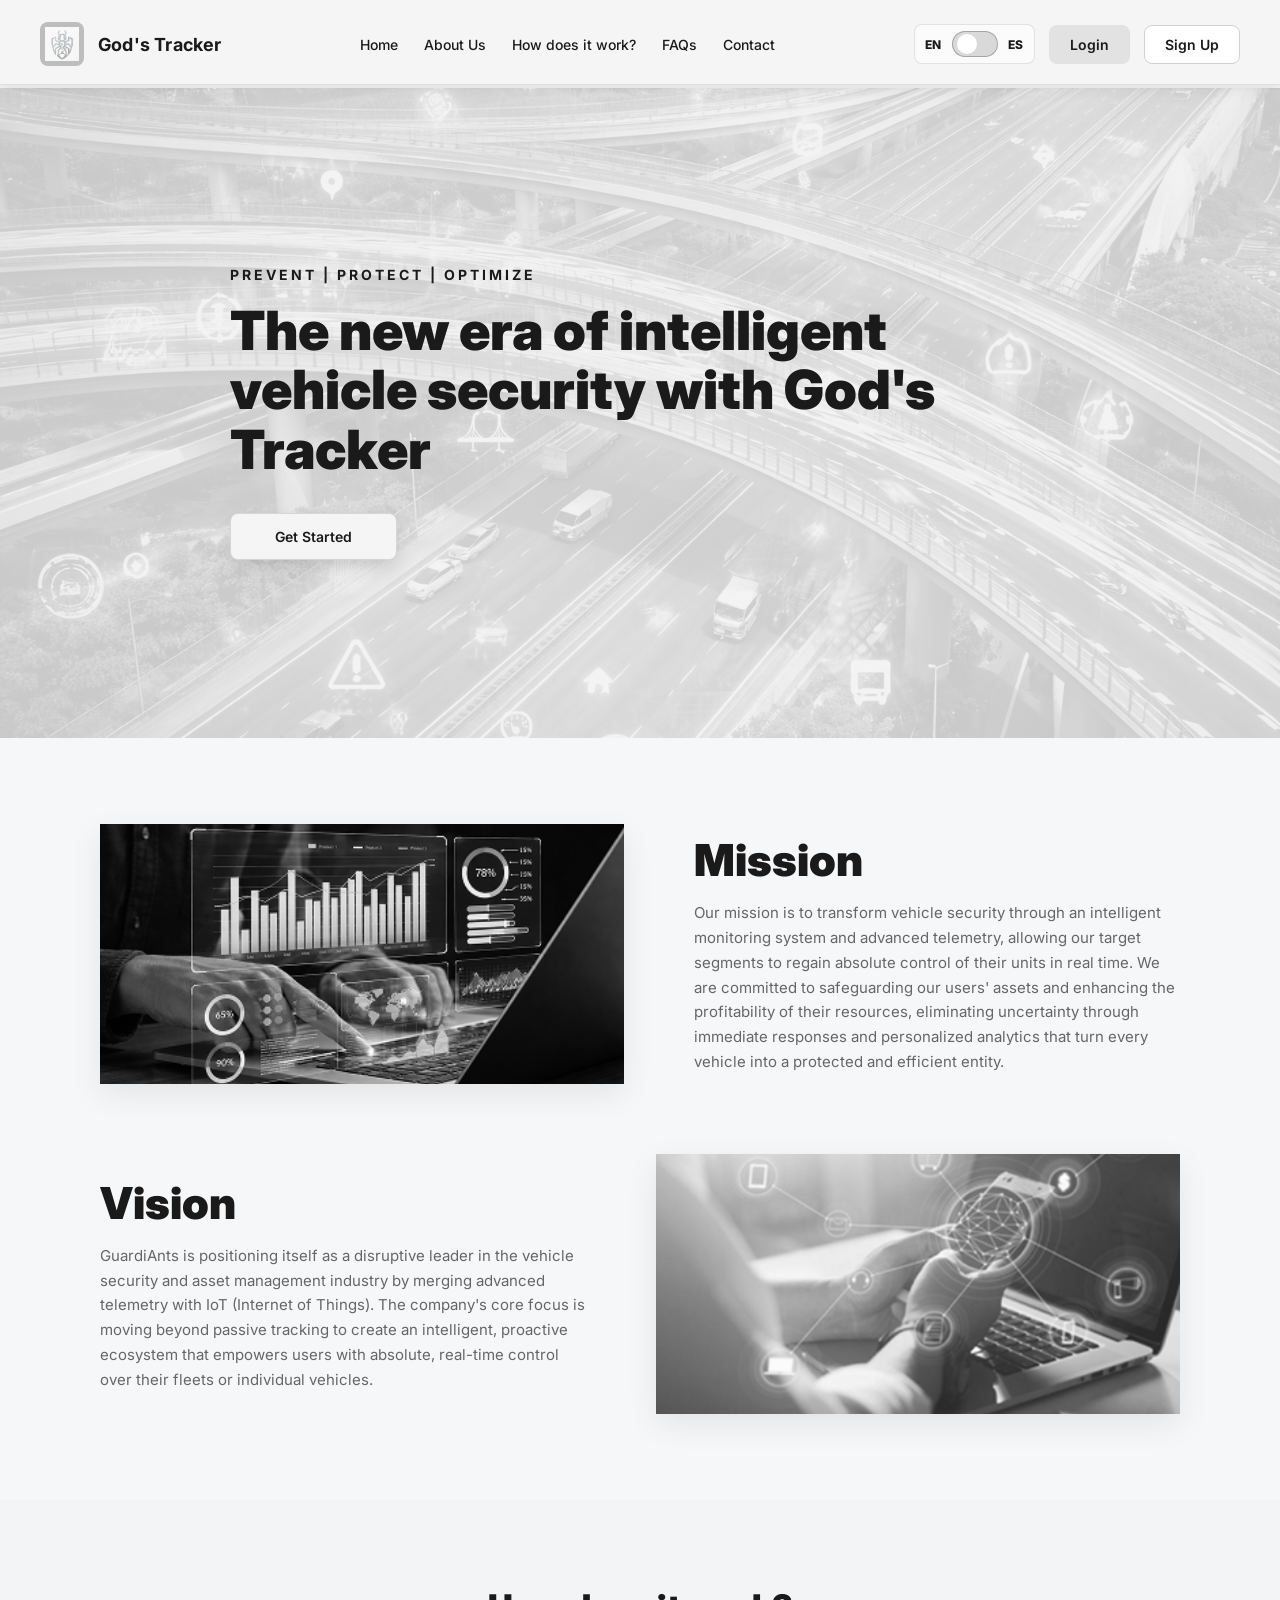
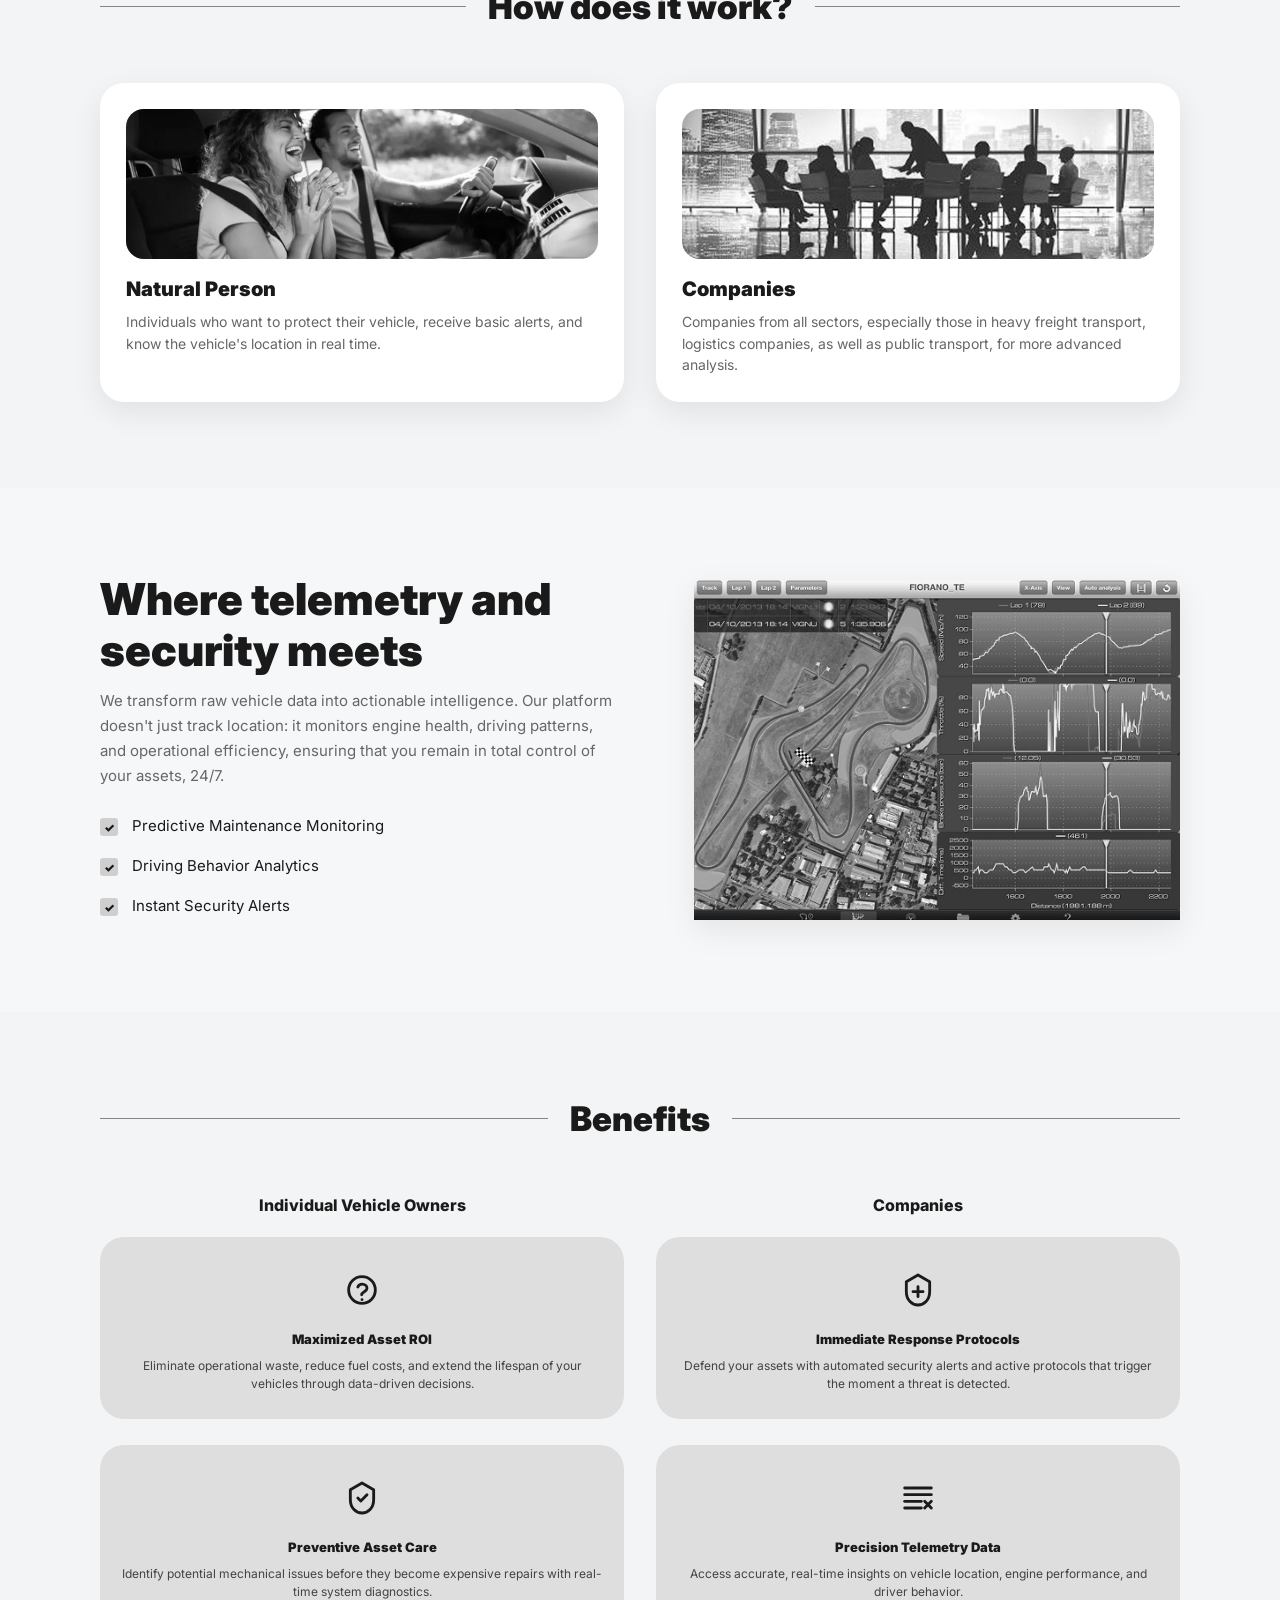
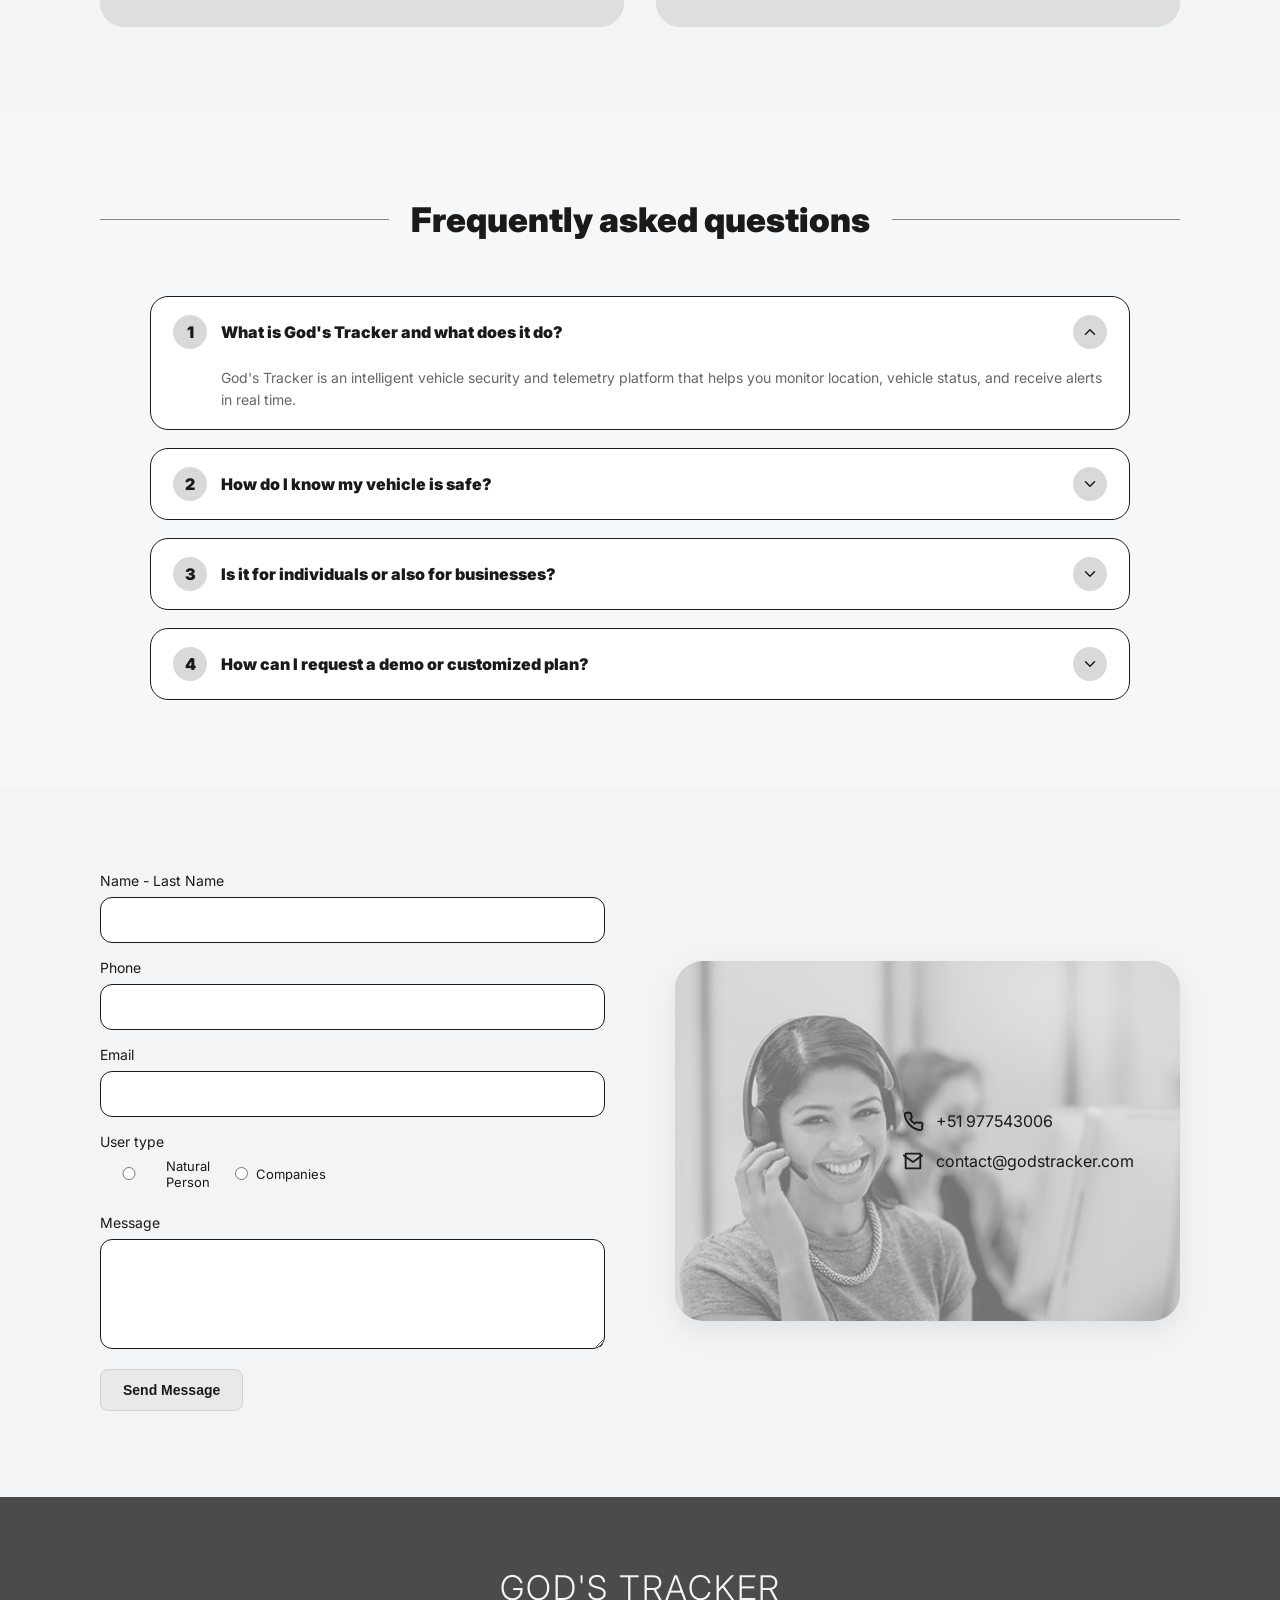
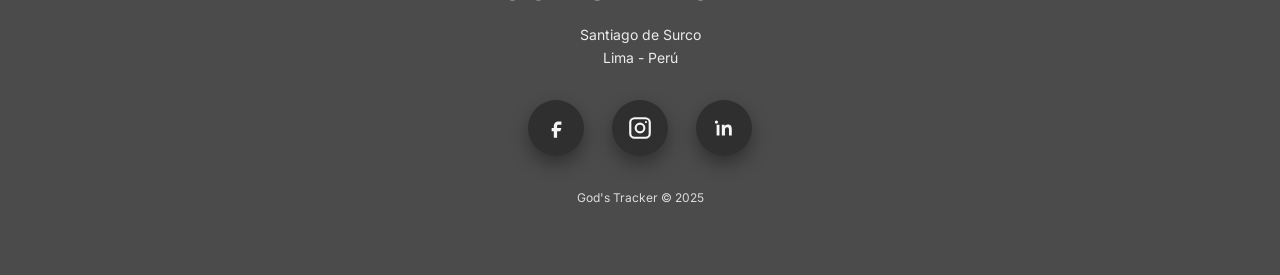
==== index.html @ 0eb57bcc "feat: responsive view added" ====
<!DOCTYPE html>
<html lang="en">

<head>
    <meta charset="UTF-8">
    <meta name="viewport" content="width=device-width, initial-scale=1.0">
    <link href="https://fonts.googleapis.com/css2?family=Inter:wght@300;400;500;600;700&display=swap" rel="stylesheet">
    <title>God's Tracker - Intelligent Vehicle Security</title>
    <style>
        :root {
            --text: #1a1a1a;
            --muted: #666;
            --bg: #f3f4f5;
            --panel: #fff;
            --panel-muted: #dedede;
            --border: #1a1a1a;
            --shadow: 0 10px 30px rgba(0, 0, 0, 0.08);
        }

        * {
            margin: 0;
            padding: 0;
            box-sizing: border-box;
        }

        html {
            scroll-behavior: smooth;
        }

        body {
            font-family: 'Inter', -apple-system, BlinkMacSystemFont, 'Segoe UI', Roboto, Oxygen, Ubuntu, Cantarell, sans-serif;
            color: var(--text);
            background-color: var(--bg);
        }

        a {
            color: inherit;
        }

        .container {
            max-width: 1200px;
            margin: 0 auto;
            padding: 0 60px;
        }

        section[id] {
            scroll-margin-top: 96px;
        }

        /* Header fijo — siempre visible al hacer scroll */
        .site-header {
              position: fixed;
              top: 0;
              left: 0;
              right: 0;
              width: 100%;
              z-index: 50;
              background: rgba(245, 245, 245, 0.97);
              border-bottom: 1.5px solid rgba(0, 0, 0, 0.09);
              backdrop-filter: blur(8px);
              box-shadow: 0 2px 16px rgba(0,0,0,0.10);
        }

        /* Compensa la altura del header fijo para que el contenido no quede tapado */
        body {
            padding-top: 88px;
        }

        .header-inner {
              display: flex;
              align-items: center;
              justify-content: space-between;
              gap: 28px;
              padding: 22px 0 18px 0;
              min-height: 80px;
        }

        .brand {
            display: flex;
            align-items: center;
            gap: 14px;
            text-decoration: none;
            flex-shrink: 0;
        }

        .brand-mark {
            width: 44px;
            height: 44px;
            background: #bdbdbd;
            border-radius: 8px;
            display: flex;
            align-items: center;
            justify-content: center;
            overflow: hidden;
        }

        .brand-mark img {
            width: 34px;
            height: auto;
            display: block;
        }

        .brand-name {
            font-size: 18px;
            font-weight: 700;
            letter-spacing: 0.2px;
        }

        .site-nav {
            display: flex;
            gap: 26px;
            align-items: center;
            justify-content: center;
            flex: 1;
        }

        .site-nav a {
            text-decoration: none;
            font-size: 14px;
            font-weight: 500;
            white-space: nowrap;
        }

        .site-nav a:hover {
            opacity: 0.75;
        }

        .header-actions {
            display: flex;
            align-items: center;
            gap: 14px;
            flex-shrink: 0;
        }

        /* Overlay for mobile nav */
        .nav-overlay {
            display: none;
            position: fixed;
            top: 0; left: 0; right: 0; bottom: 0;
            background: rgba(0,0,0,0.32);
            z-index: 49;
        }
        .site-header.nav-open + .nav-overlay {
            display: block;
        }

        .btn-menu {
            display: none;
        }

        .lang-switch {
            display: inline-flex;
            align-items: center;
            gap: 10px;
            padding: 6px 10px;
            border-radius: 8px;
            background: rgba(255, 255, 255, 0.6);
            border: 1px solid rgba(0, 0, 0, 0.1);
        }

        .lang-label {
            font-size: 12px;
            font-weight: 800;
            letter-spacing: 0.6px;
        }

        .switch {
            position: relative;
            display: inline-block;
            width: 46px;
            height: 26px;
            flex: 0 0 46px;
        }

        .switch input {
            opacity: 0;
            width: 0;
            height: 0;
        }

        .slider {
            position: absolute;
            cursor: pointer;
            top: 0;
            left: 0;
            right: 0;
            bottom: 0;
            background: #d9d9d9;
            border: 1px solid rgba(0, 0, 0, 0.25);
            transition: 0.2s;
            border-radius: 999px;
        }

        .slider:before {
            position: absolute;
            content: "";
            height: 20px;
            width: 20px;
            left: 3px;
            top: 50%;
            transform: translateY(-50%);
            background: #fff;
            border: 1px solid rgba(0, 0, 0, 0.15);
            transition: 0.2s;
            border-radius: 999px;
        }

        .switch input:checked + .slider:before {
            transform: translate(20px, -50%);
        }

        .switch input:focus-visible + .slider {
            outline: 2px solid rgba(0, 0, 0, 0.5);
            outline-offset: 2px;
        }

        .btn {
            display: inline-flex;
            align-items: center;
            justify-content: center;
            padding: 10px 20px;
            border-radius: 8px;
            border: 1px solid transparent;
            font-size: 14px;
            font-weight: 600;
            cursor: pointer;
            text-decoration: none;
            user-select: none;
            transition: background-color 0.2s ease, transform 0.2s ease;
        }

        .btn:active {
            transform: translateY(1px);
        }

        .btn-login {
            background: #e2e2e2;
            color: var(--text);
        }

        .btn-login:hover {
            background: #d6d6d6;
        }

        .btn-signup {
            background: #fff;
            border-color: #d0d0d0;
            color: var(--text);
        }

        .btn-signup:hover {
            background: #f2f2f2;
        }

        /* Hero */
        .hero {
            min-height: 650px;
            display: flex;
            align-items: center;
            background-color: #d9d9d9;
            background-image: linear-gradient(rgba(245, 245, 245, 0.72), rgba(245, 245, 245, 0.72)), url('assets/hero-bg.png');
            background-size: cover;
            background-position: center;
        }

        .hero-inner {
            padding: 110px 0;
        }

        .hero-tagline {
            font-size: 14px;
            font-weight: 700;
            letter-spacing: 3px;
        }

        .hero-title {
            margin-top: 18px;
            margin-bottom: 34px;
            font-size: 54px;
            font-weight: 900;
            line-height: 1.1;
            max-width: 820px;
        }

        .btn-cta {
            background: #f5f5f5;
            border-color: #d6d6d6;
            padding: 14px 44px;
            box-shadow: 0 10px 20px rgba(0, 0, 0, 0.12);
        }

        .btn-cta:hover {
            background: #ededed;
        }

        /* Sections */
        .section {
            padding: 86px 0;
            background: var(--bg);
        }

        .section--white {
            background: #f6f7f8;
        }

        .split {
            display: grid;
            grid-template-columns: 1.08fr 1fr;
            gap: 70px;
            align-items: center;
        }

        .split + .split {
            margin-top: 70px;
        }

        .split--reverse {
            grid-template-columns: 1fr 1.08fr;
        }

        .copy h2 {
            font-size: 44px;
            font-weight: 900;
            margin-bottom: 14px;
        }

        .copy p {
            font-size: 15px;
            line-height: 1.65;
            color: var(--muted);
            max-width: 560px;
        }

        .media {
            border-radius: 0px;
            overflow: hidden;
            background: #d3d3d3;
            box-shadow: var(--shadow);
            height: 260px;
        }

        .media--tall {
            height: 340px;
        }

        .media img {
            width: 100%;
            height: 100%;
            object-fit: cover;
            display: block;
            filter: grayscale(100%);
        }

        .section-heading {
            display: flex;
            align-items: center;
            gap: 22px;
            margin-bottom: 56px;
        }

        .section-heading::before,
        .section-heading::after {
            content: '';
            flex: 1;
            height: 1px;
            background: rgba(0, 0, 0, 0.45);
        }

        .section-heading h2 {
            font-size: 34px;
            font-weight: 900;
            text-align: center;
        }

        /* How does it work */
        .how-grid {
            display: grid;
            grid-template-columns: repeat(2, 1fr);
            gap: 32px;
        }

        .card {
            background: var(--panel);
            border-radius: 24px;
            padding: 26px;
            box-shadow: var(--shadow);
        }

        .card-image {
            border-radius: 18px;
            overflow: hidden;
            background: #d3d3d3;
            height: 150px;
            margin-bottom: 18px;
        }

        .card-image img {
            width: 100%;
            height: 100%;
            object-fit: cover;
            display: block;
            filter: grayscale(100%);
        }

        .card h3 {
            font-size: 20px;
            font-weight: 900;
            margin-bottom: 10px;
        }

        .card p {
            font-size: 14px;
            color: var(--muted);
            line-height: 1.55;
        }

        /* Telemetry */
        .telemetry-copy h2 {
            font-size: 44px;
            font-weight: 900;
            line-height: 1.15;
            margin-bottom: 14px;
            max-width: 520px;
        }

        .telemetry-copy p {
            font-size: 15px;
            line-height: 1.65;
            color: var(--muted);
            margin-bottom: 18px;
            max-width: 520px;
        }

        .feature-list {
            list-style: none;
        }

        .feature-list li {
            display: flex;
            gap: 14px;
            align-items: flex-start;
            padding: 10px 0;
            font-size: 15px;
            color: var(--text);
        }

        .feature-list li::before {
            content: '✓';
            width: 18px;
            height: 18px;
            border-radius: 3px;
            background: #cfcfcf;
            display: inline-flex;
            align-items: center;
            justify-content: center;
            font-size: 12px;
            font-weight: 900;
            margin-top: 2px;
            flex: 0 0 18px;
        }

        /* Benefits */
        .benefits-columns {
            display: grid;
            grid-template-columns: repeat(2, 1fr);
            gap: 32px;
        }

        .benefits-column h3 {
            text-align: center;
            font-size: 16px;
            font-weight: 800;
            margin-bottom: 22px;
        }

        .benefit-tile {
            background: var(--panel-muted);
            border-radius: 24px;
            padding: 26px 22px;
            text-align: center;
        }

        .benefit-tile + .benefit-tile {
            margin-top: 26px;
        }

        .benefit-icon {
            width: 54px;
            height: 54px;
            margin: 0 auto 14px;
            display: flex;
            align-items: center;
            justify-content: center;
            color: var(--text);
        }

        .benefit-icon svg {
            width: 40px;
            height: 40px;
            display: block;
        }

        .benefit-title {
            font-size: 13px;
            font-weight: 900;
            margin-bottom: 10px;
        }

        .benefit-text {
            font-size: 12px;
            line-height: 1.5;
            color: rgba(0, 0, 0, 0.7);
        }

        /* FAQ */
        .faq-list {
            max-width: 980px;
            margin: 0 auto;
            display: flex;
            flex-direction: column;
            gap: 18px;
        }

        details.faq-item {
            border: 1px solid var(--border);
            border-radius: 18px;
            background: #fff;
            overflow: hidden;
        }

        details.faq-item summary {
            list-style: none;
            cursor: pointer;
            padding: 18px 22px;
            display: flex;
            align-items: center;
            gap: 14px;
        }

        details.faq-item summary::-webkit-details-marker {
            display: none;
        }

        .faq-number {
            width: 34px;
            height: 34px;
            border-radius: 999px;
            background: #d9d9d9;
            display: flex;
            align-items: center;
            justify-content: center;
            font-weight: 900;
            flex: 0 0 34px;
        }

        .faq-question {
            font-weight: 900;
            font-size: 16px;
            flex: 1;
        }

        .faq-chevron {
            width: 34px;
            height: 34px;
            border-radius: 999px;
            background: #d9d9d9;
            display: flex;
            align-items: center;
            justify-content: center;
            flex: 0 0 34px;
        }

        .faq-chevron svg {
            width: 18px;
            height: 18px;
            display: block;
            transition: transform 0.2s ease;
        }

        details.faq-item[open] .faq-chevron svg {
            transform: rotate(180deg);
        }

        .faq-answer {
            padding: 0 22px 18px 70px;
            color: var(--muted);
            font-size: 14px;
            line-height: 1.55;
        }

        /* Contact */
        .contact-grid {
            display: grid;
            grid-template-columns: 1fr 1fr;
            align-items: center;
            gap: 70px;
        }

        .contact-form {
            max-width: 520px;
        }

        .field {
            margin-bottom: 16px;
        }

        .field label,
        .field .field-label {
            display: block;
            font-size: 14px;
            margin-bottom: 8px;
        }

        .field input,
        .field textarea {
            width: 100%;
            padding: 14px 16px;
            border: 1.5px solid var(--border);
            border-radius: 12px;
            background: #fff;
            font-size: 14px;
            outline: none;
        }

        .field textarea {
            min-height: 110px;
            resize: vertical;
        }

        .radio-group {
            display: flex;
            gap: 22px;
            align-items: center;
            flex-wrap: wrap;
        }

        .radio-group label {
            display: inline-flex;
            align-items: center;
            gap: 8px;
            font-size: 13px;
        }

        .btn-send {
            background: #e9e9e9;
            border-color: #d2d2d2;
            color: var(--text);
            padding: 12px 22px;
        }

        .btn-send:hover {
            background: #dedede;
        }

        .contact-card {
            position: relative;
            border-radius: 28px;
            overflow: hidden;
            background: #d3d3d3;
            height: 360px;
            box-shadow: var(--shadow);
        }

        .contact-card img {
            width: 100%;
            height: 100%;
            object-fit: cover;
            display: block;
            filter: grayscale(100%);
            opacity: 0.92;
        }

        .contact-meta {
            position: absolute;
            right: 46px;
            top: 50%;
            transform: translateY(-50%);
            display: flex;
            flex-direction: column;
            gap: 18px;
            align-items: flex-start;
        }

        .meta-item {
            display: flex;
            align-items: center;
            gap: 12px;
            color: var(--text);
        }

        .meta-item a {
            text-decoration: none;
            font-size: 16px;
        }

        .meta-item a:hover {
            text-decoration: underline;
        }

        .meta-icon {
            width: 22px;
            height: 22px;
            display: inline-flex;
            align-items: center;
            justify-content: center;
            flex: 0 0 22px;
        }

        .meta-icon svg {
            width: 22px;
            height: 22px;
            display: block;
        }

        /* Footer */
        .site-footer {
            background: #4b4b4b;
            color: #f5f5f5;
            padding: 70px 0;
            text-align: center;
        }

        .footer-brand {
            font-size: 34px;
            letter-spacing: 2px;
            font-weight: 300;
            margin-bottom: 18px;
        }

        .footer-location {
            font-size: 14px;
            opacity: 0.95;
            margin: 6px 0;
        }

        .footer-social {
            display: flex;
            justify-content: center;
            gap: 28px;
            margin: 34px 0;
        }

        .footer-social a {
            width: 56px;
            height: 56px;
            border-radius: 999px;
            background: #2f2f2f;
            display: inline-flex;
            align-items: center;
            justify-content: center;
            color: #f5f5f5;
            text-decoration: none;
            box-shadow: 0 8px 18px rgba(0, 0, 0, 0.35);
        }

        .footer-social a:hover {
            opacity: 0.9;
        }

        .footer-social svg {
            width: 26px;
            height: 26px;
            display: block;
        }

        .footer-rights {
            font-size: 12px;
            opacity: 0.85;
            margin-top: 10px;
        }

        /* =============================================
           RESPONSIVE — 980px (tablets y abajo)
           ============================================= */
        @media (max-width: 980px) {
            body {
                padding-top: 92px;
            }
            .header-inner {
                gap: 0;
                min-height: 84px;
                padding: 22px 0 18px 0;
            }
            .site-header {
                box-shadow: 0 4px 22px rgba(0,0,0,0.16);
                border-bottom: 2px solid #e0e0e0;
                margin-bottom: 12px;
            }
            .brand-mark { width: 44px; height: 44px; }
            .brand-name { font-size: 17px; }
            .btn-menu { min-width: 52px; min-height: 52px; font-size: 20px; padding: 12px 22px; }
            .lang-switch { min-height: 48px; font-size: 15px; }
            .btn-login, .btn-signup { min-height: 48px; font-size: 16px; padding: 12px 18px; }
            .header-actions { gap: 12px; }

            /* ── Secciones split: pasan a una sola columna ── */
            .split,
            .split.split--reverse {
                grid-template-columns: 1fr;
                gap: 32px;
            }

            /* En split--reverse el texto sube antes de la imagen */
            .split.split--reverse .copy {
                order: -1;
            }

            .split + .split {
                margin-top: 40px;
            }

            .contact-grid {
                grid-template-columns: 1fr;
                gap: 30px;
            }

            .copy h2,
            .telemetry-copy h2 {
                font-size: 34px;
            }

            .how-grid {
                grid-template-columns: 1fr;
            }

            .benefits-columns {
                grid-template-columns: 1fr;
            }

            .contact-meta {
                right: 18px;
            }
        }

        /* =============================================
           RESPONSIVE — 720px (móviles grandes)
           ============================================= */
        @media (max-width: 720px) {
            html, body { overflow-x: hidden; }

            .header-inner {
                justify-content: space-between;
                gap: 0;
            }

            .brand-name { font-size: 16px; }

            .btn-menu {
                display: inline-flex;
                z-index: 51;
            }

            .site-nav {
                display: flex;
                flex-direction: column;
                position: fixed;
                top: 0;
                right: -100vw;
                width: 80vw;
                max-width: 340px;
                height: 100vh;
                background: #fff;
                box-shadow: -2px 0 16px rgba(0,0,0,0.13);
                padding: 90px 28px 28px 28px;
                gap: 28px;
                align-items: flex-start;
                transition: right 0.25s cubic-bezier(.4,0,.2,1);
                z-index: 50;
            }
            .site-header.nav-open .site-nav { right: 0; }
            .site-header:not(.nav-open) .site-nav { pointer-events: none; }

            .site-nav a {
                font-size: 18px;
                padding: 12px 0;
                width: 100%;
                border-radius: 8px;
                text-align: left;
            }
            .site-nav a:active { background: #f3f3f3; }

            .brand { gap: 8px; }
            .brand-mark { width: 36px; height: 36px; }
            .brand-name { font-size: 15px; }

            .header-actions { gap: 8px; }
            .lang-switch { padding: 4px 8px; }

            .btn { padding: 10px 12px; font-size: 14px; }
            .btn-login, .btn-signup { min-width: 80px; }

            .btn-menu {
                position: relative;
                background: #fff;
                border: 1.5px solid #d0d0d0;
                border-radius: 8px;
                font-size: 16px;
                font-weight: 700;
                padding: 8px 18px;
                margin-left: 6px;
            }
            .btn-menu:active { background: #f3f3f3; }

            .site-header { z-index: 52; }
            .nav-overlay { display: none; }
            .site-header.nav-open + .nav-overlay { display: block; }

            .header-actions { order: 2; gap: 10px; flex-wrap: wrap; }
            .btn { padding: 10px 14px; font-size: 13px; }

            .hero { min-height: 520px; }
            .hero-inner { padding: 70px 0; }
            .hero-tagline { letter-spacing: 2px; font-size: 12px; }
            .hero-title { font-size: 34px; margin-bottom: 22px; }
            .btn-cta { padding: 12px 26px; }

            .section { padding: 64px 0; }

            .section-heading { gap: 14px; margin-bottom: 40px; }
            .section-heading h2 { font-size: 28px; }

            .copy h2, .telemetry-copy h2 { font-size: 30px; }
            .copy p, .telemetry-copy p { max-width: none; }

            .media { height: 220px; }
            .media--tall { height: 260px; }

            details.faq-item summary { padding: 16px 16px; }
            .faq-answer { padding: 0 16px 16px 16px; }

            .contact-card { height: 320px; }
            .contact-form { max-width: none; }

            .contact-meta {
                position: static;
                transform: none;
                padding: 14px;
                margin: 14px;
                border-radius: 18px;
                background: rgba(245, 245, 245, 0.92);
            }
            .meta-item a { font-size: 14px; }

            .footer-social { flex-wrap: wrap; gap: 14px; }
        }

        /* =============================================
           RESPONSIVE — 480px (móviles pequeños)
           ============================================= */
        @media (max-width: 480px) {
            body {
                padding-top: 80px;
            }
            .container { padding: 0 16px; }

            section[id] { scroll-margin-top: 170px; }

            .hero { min-height: 460px; }
            .hero-inner { padding: 60px 0; }
            .hero-title { font-size: 28px; }

            .copy h2, .telemetry-copy h2 { font-size: 26px; }

            .copy p,
            .telemetry-copy p,
            .feature-list li { font-size: 14px; }

            .card { padding: 22px; }

            .footer-brand { font-size: 28px; }
            .footer-social a { width: 48px; height: 48px; }
        }
    </style>
</head>

<body>
    <header class="site-header">
        <div class="container header-inner">
            <a class="brand" href="#home" aria-label="God's Tracker">
                <span class="brand-mark">
                    <img src="logo guardiants - short.png" alt="">
                </span>
                <span class="brand-name">God's Tracker</span>
            </a>

            <nav id="primaryNav" class="site-nav" aria-label="Primary">
                <a href="#home" data-i18n="headers.home">Home</a>
                <a href="#about" data-i18n="headers.about">About Us</a>
                <a href="#how" data-i18n="headers.how">How does it work?</a>
                <a href="#faq" data-i18n="headers.faq">FAQs</a>
                <a href="#contact" data-i18n="headers.contact">Contact</a>
            </nav>

            <div class="header-actions">
                <button class="btn-menu" id="menuToggle" aria-expanded="false" aria-controls="primaryNav">☰</button>
                <div class="lang-switch" role="group" aria-label="Language">
                    <span class="lang-label" aria-hidden="true">EN</span>
                    <label class="switch">
                        <input id="langToggle" type="checkbox" aria-label="Toggle language">
                        <span class="slider"></span>
                    </label>
                    <span class="lang-label" aria-hidden="true">ES</span>
                </div>
                <a class="btn btn-login" href="#" data-i18n="cta.login">Login</a>
                <a class="btn btn-signup" href="#" data-i18n="cta.signup">Sign Up</a>
            </div>
        </div>
        <div class="nav-overlay"></div>
    </header>

    <main>
        <section class="hero" id="home">
            <div class="container hero-inner">
                <p class="hero-tagline" data-i18n="heroSection.tagline">PREVENT | PROTECT | OPTIMIZE</p>
                <h1 class="hero-title" data-i18n="heroSection.slogan">The new era of intelligent vehicle security with God's Tracker</h1>
                <a class="btn btn-cta" href="#contact" data-i18n="heroSection.cta">Get Started</a>
            </div>
        </section>

        <section class="section section--white" id="about">
            <div class="container">
                <div class="split">
                    <div class="media">
                        <img src="assets/mission.png" alt="Mission" loading="lazy" onerror="this.style.display='none'">
                    </div>
                    <div class="copy">
                        <h2 data-i18n="mission.title">Mission</h2>
                        <p data-i18n="mission.content">Our mission is to transform vehicle security through an intelligent monitoring system and advanced telemetry, allowing our target segments to regain absolute control of their units in real time.</p>
                    </div>
                </div>

                <div class="split split--reverse">
                    <div class="copy">
                        <h2 data-i18n="vision.title">Vision</h2>
                        <p data-i18n="vision.content">GuardiAnts is positioning itself as a disruptive leader in the vehicle security and asset management industry by merging advanced telemetry with IoT (Internet of Things).</p>
                    </div>
                    <div class="media">
                        <img src="assets/vision.png" alt="Vision" loading="lazy" onerror="this.style.display='none'">
                    </div>
                </div>
            </div>
        </section>

        <section class="section" id="how">
            <div class="container">
                <div class="section-heading">
                    <h2 data-i18n="howdoesitworkSection.title">How does it work?</h2>
                </div>

                <div class="how-grid">
                    <article class="card">
                        <div class="card-image">
                            <img src="assets/how-natural-person.png" alt="Natural Person" loading="lazy" onerror="this.style.display='none'">
                        </div>
                        <h3 data-i18n="howdoesitworkSection.segment1.title">Natural Person</h3>
                        <p data-i18n="howdoesitworkSection.segment1.description">Individuals who want to protect their vehicle, receive basic alerts, and know the vehicle's location in real time.</p>
                    </article>

                    <article class="card">
                        <div class="card-image">
                            <img src="assets/how-companies.png" alt="Companies" loading="lazy" onerror="this.style.display='none'">
                        </div>
                        <h3 data-i18n="howdoesitworkSection.segment2.title">Companies</h3>
                        <p data-i18n="howdoesitworkSection.segment2.description">Companies from all sectors, especially those in heavy freight transport, logistics companies, as well as public transport, for more advanced analysis.</p>
                    </article>
                </div>
            </div>
        </section>

        <section class="section section--white" id="telemetry">
            <div class="container">
                <div class="split">
                    <div class="telemetry-copy">
                        <h2 data-i18n="telemetrySection.title">Where telemetry and security meets</h2>
                        <p data-i18n="telemetrySection.content">We transform raw vehicle data into actionable intelligence. Our platform doesn't just track location: it monitors engine health, driving patterns, and operational efficiency.</p>
                        <ul class="feature-list">
                            <li data-i18n="telemetrySection.bullet1">Predictive Maintenance Monitoring</li>
                            <li data-i18n="telemetrySection.bullet2">Driving Behavior Analytics</li>
                            <li data-i18n="telemetrySection.bullet3">Instant Security Alerts</li>
                        </ul>
                    </div>
                    <div class="media media--tall">
                        <img src="assets/telemetry-dashboard.png" alt="Telemetry dashboard" loading="lazy" onerror="this.style.display='none'">
                    </div>
                </div>
            </div>
        </section>

        <section class="section" id="benefits">
            <div class="container">
                <div class="section-heading">
                    <h2 data-i18n="benefits.title">Benefits</h2>
                </div>

                <div class="benefits-columns">
                    <div class="benefits-column">
                        <h3 data-i18n="benefits.columns.0.title">Individual Vehicle Owners</h3>

                        <div class="benefit-tile">
                            <div class="benefit-icon" aria-hidden="true">
                                <svg viewBox="0 0 24 24" fill="none" stroke="currentColor" stroke-width="1.7" stroke-linecap="round" stroke-linejoin="round">
                                    <circle cx="12" cy="12" r="8"></circle>
                                    <path d="M9.5 10.2c.4-1 1.4-1.7 2.6-1.7 1.6 0 2.9 1.1 2.9 2.5 0 2-3.2 2-3.2 3.9"></path>
                                    <path d="M12 17.8h.01"></path>
                                </svg>
                            </div>
                            <div class="benefit-title" data-i18n="benefits.columns.0.cards.0.title">Maximized Asset ROI</div>
                            <div class="benefit-text" data-i18n="benefits.columns.0.cards.0.description">Eliminate operational waste and extend vehicle lifespan through data-driven decisions.</div>
                        </div>

                        <div class="benefit-tile">
                            <div class="benefit-icon" aria-hidden="true">
                                <svg viewBox="0 0 24 24" fill="none" stroke="currentColor" stroke-width="1.7" stroke-linecap="round" stroke-linejoin="round">
                                    <path d="M12 3l7 4v6c0 5-3.5 8-7 8s-7-3-7-8V7l7-4z"></path>
                                    <path d="M9.5 12l1.8 1.8L15 10"></path>
                                </svg>
                            </div>
                            <div class="benefit-title" data-i18n="benefits.columns.0.cards.1.title">Preventive Asset Care</div>
                            <div class="benefit-text" data-i18n="benefits.columns.0.cards.1.description">Identify potential mechanical issues before they become costly repairs.</div>
                        </div>
                    </div>

                    <div class="benefits-column">
                        <h3 data-i18n="benefits.columns.1.title">Companies</h3>

                        <div class="benefit-tile">
                            <div class="benefit-icon" aria-hidden="true">
                                <svg viewBox="0 0 24 24" fill="none" stroke="currentColor" stroke-width="1.7" stroke-linecap="round" stroke-linejoin="round">
                                    <path d="M12 3l7 4v6c0 5-3.5 8-7 8s-7-3-7-8V7l7-4z"></path>
                                    <path d="M9 13h6"></path>
                                    <path d="M12 10v6"></path>
                                </svg>
                            </div>
                            <div class="benefit-title" data-i18n="benefits.columns.1.cards.0.title">Immediate Response Protocols</div>
                            <div class="benefit-text" data-i18n="benefits.columns.1.cards.0.description">Defend your assets with automated alerts and active protocols that trigger the moment a threat is detected.</div>
                        </div>

                        <div class="benefit-tile">
                            <div class="benefit-icon" aria-hidden="true">
                                <svg viewBox="0 0 24 24" fill="none" stroke="currentColor" stroke-width="1.7" stroke-linecap="round" stroke-linejoin="round">
                                    <path d="M4 6h16"></path>
                                    <path d="M4 10h16"></path>
                                    <path d="M4 14h10"></path>
                                    <path d="M4 18h10"></path>
                                    <path d="M16 14l4 4"></path>
                                    <path d="M20 14l-4 4"></path>
                                </svg>
                            </div>
                            <div class="benefit-title" data-i18n="benefits.columns.1.cards.1.title">Precision Telemetry Data</div>
                            <div class="benefit-text" data-i18n="benefits.columns.1.cards.1.description">Access accurate, real-time insights on vehicle location, engine performance, and driver behavior.</div>
                        </div>
                    </div>
                </div>
            </div>
        </section>

        <section class="section section--white" id="faq">
            <div class="container">
                <div class="section-heading">
                    <h2 data-i18n="faq.title">Frequently asked questions</h2>
                </div>

                <div class="faq-list">
                    <details class="faq-item" open>
                        <summary>
                            <span class="faq-number">1</span>
                            <span class="faq-question" data-i18n="faq.items.0.question">What is God's Tracker?</span>
                            <span class="faq-chevron" aria-hidden="true">
                                <svg viewBox="0 0 24 24" fill="none" stroke="currentColor" stroke-width="2" stroke-linecap="round" stroke-linejoin="round">
                                    <path d="M6 9l6 6 6-6"></path>
                                </svg>
                            </span>
                        </summary>
                        <div class="faq-answer" data-i18n="faq.items.0.answer">A revolutionary app made to transform vehicle security through an intelligent monitoring system and advanced telemetry.</div>
                    </details>

                    <details class="faq-item">
                        <summary>
                            <span class="faq-number">2</span>
                            <span class="faq-question" data-i18n="faq.items.1.question">What is God's Tracker?</span>
                            <span class="faq-chevron" aria-hidden="true">
                                <svg viewBox="0 0 24 24" fill="none" stroke="currentColor" stroke-width="2" stroke-linecap="round" stroke-linejoin="round">
                                    <path d="M6 9l6 6 6-6"></path>
                                </svg>
                            </span>
                        </summary>
                        <div class="faq-answer" data-i18n="faq.items.1.answer">God's Tracker provides real-time alerts, location visibility, and telemetry insights to keep you in control.</div>
                    </details>

                    <details class="faq-item">
                        <summary>
                            <span class="faq-number">3</span>
                            <span class="faq-question" data-i18n="faq.items.2.question">What is God's Tracker?</span>
                            <span class="faq-chevron" aria-hidden="true">
                                <svg viewBox="0 0 24 24" fill="none" stroke="currentColor" stroke-width="2" stroke-linecap="round" stroke-linejoin="round">
                                    <path d="M6 9l6 6 6-6"></path>
                                </svg>
                            </span>
                        </summary>
                        <div class="faq-answer" data-i18n="faq.items.2.answer">Designed for individuals, companies, and public-sector use cases that require reliable monitoring.</div>
                    </details>

                    <details class="faq-item">
                        <summary>
                            <span class="faq-number">4</span>
                            <span class="faq-question" data-i18n="faq.items.3.question">What is God's Tracker?</span>
                            <span class="faq-chevron" aria-hidden="true">
                                <svg viewBox="0 0 24 24" fill="none" stroke="currentColor" stroke-width="2" stroke-linecap="round" stroke-linejoin="round">
                                    <path d="M6 9l6 6 6-6"></path>
                                </svg>
                            </span>
                        </summary>
                        <div class="faq-answer" data-i18n="faq.items.3.answer">If you need a tailored deployment, contact us and we can help you plan the right setup.</div>
                    </details>
                </div>
            </div>
        </section>

        <section class="section" id="contact">
            <div class="container">
                <div class="contact-grid">
                    <form class="contact-form" action="#" method="post">
                        <div class="field">
                            <label for="fullName" data-i18n="contact.form.nameLabel">Name - Last Name</label>
                            <input id="fullName" name="fullName" type="text" autocomplete="name">
                        </div>

                        <div class="field">
                            <label for="phone" data-i18n="contact.form.phoneLabel">Phone</label>
                            <input id="phone" name="phone" type="tel" autocomplete="tel">
                        </div>

                        <div class="field">
                            <label for="email" data-i18n="contact.form.emailLabel">Email</label>
                            <input id="email" name="email" type="email" autocomplete="email">
                        </div>

                        <div class="field">
                            <span class="field-label" data-i18n="contact.form.userTypeLabel">User type</span>
                            <div class="radio-group">
                                <label>
                                    <input type="radio" name="userType" value="natural">
                                    <span data-i18n="contact.form.userTypeNatural">Natural Person</span>
                                </label>
                                <label>
                                    <input type="radio" name="userType" value="companies">
                                    <span data-i18n="contact.form.userTypeCompanies">Companies</span>
                                </label>
                            </div>
                        </div>

                        <div class="field">
                            <label for="message" data-i18n="contact.form.messageLabel">Message</label>
                            <textarea id="message" name="message"></textarea>
                        </div>

                        <button class="btn btn-send" type="submit" data-i18n="contact.form.submit">Send Message</button>
                    </form>

                    <div class="contact-card">
                        <img src="assets/contact.png" alt="Contact" loading="lazy" onerror="this.style.display='none'">
                        <div class="contact-meta">
                            <div class="meta-item">
                                <span class="meta-icon" aria-hidden="true">
                                    <svg viewBox="0 0 24 24" fill="none" stroke="currentColor" stroke-width="2" stroke-linecap="round" stroke-linejoin="round">
                                        <path d="M22 16.9v3a2 2 0 0 1-2.2 2A19.7 19.7 0 0 1 3 5.2 2 2 0 0 1 5 3h3a2 2 0 0 1 2 1.7c.1.8.3 1.6.6 2.3a2 2 0 0 1-.5 2.1L9 10a16 16 0 0 0 5 5l.9-1.1a2 2 0 0 1 2.1-.5c.7.3 1.5.5 2.3.6A2 2 0 0 1 22 16.9z"></path>
                                    </svg>
                                </span>
                                <a href="tel:+51977543006" data-i18n="contact.info.phone">+51 977543006</a>
                            </div>

                            <div class="meta-item">
                                <span class="meta-icon" aria-hidden="true">
                                    <svg viewBox="0 0 24 24" fill="none" stroke="currentColor" stroke-width="2" stroke-linecap="round" stroke-linejoin="round">
                                        <path d="M4 4h16v16H4z"></path>
                                        <path d="M22 6 12 13 2 6"></path>
                                    </svg>
                                </span>
                                <a href="mailto:contact@godstracker.com" data-i18n="contact.info.email">contact@godstracker.com</a>
                            </div>
                        </div>
                    </div>
                </div>
            </div>
        </section>
    </main>

    <footer class="site-footer">
        <div class="container">
            <div class="footer-brand" data-i18n="footer.brand">GOD'S TRACKER</div>
            <div class="footer-location" data-i18n="footer.location1">Santiago de Surco</div>
            <div class="footer-location" data-i18n="footer.location2">Lima - Perú</div>

            <div class="footer-social" aria-label="Social links">
                <a href="#" aria-label="Facebook">
                    <svg viewBox="0 0 24 24" fill="currentColor" aria-hidden="true">
                        <path d="M14 9h3V6h-3c-2.2 0-4 1.8-4 4v2H8v3h2v6h3v-6h3l1-3h-4v-2c0-.6.4-1 1-1z" />
                    </svg>
                </a>
                <a href="#" aria-label="Instagram">
                    <svg viewBox="0 0 24 24" fill="none" stroke="currentColor" stroke-width="2" stroke-linecap="round" stroke-linejoin="round" aria-hidden="true">
                        <rect x="3" y="3" width="18" height="18" rx="4" />
                        <circle cx="12" cy="12" r="4" />
                        <path d="M17.5 6.5h.01" />
                    </svg>
                </a>
                <a href="#" aria-label="LinkedIn">
                    <svg viewBox="0 0 24 24" fill="currentColor" aria-hidden="true">
                        <path d="M6.5 6.5A1.5 1.5 0 1 1 5 5a1.5 1.5 0 0 1 1.5 1.5zM5.2 9H7.8v10H5.2V9zM10 9h2.5v1.4h.1c.4-.8 1.4-1.6 2.9-1.6 3.1 0 3.7 2 3.7 4.7V19h-2.6v-5c0-1.2 0-2.7-1.7-2.7-1.7 0-2 1.3-2 2.6V19H10V9z" />
                    </svg>
                </a>
            </div>

            <div class="footer-rights" data-i18n="rights.content">God's Tracker © 2025</div>
        </div>
    </footer>

    <script src="./i18n/en.js"></script>
    <script src="./i18n/es.js"></script>

    <script>
        const i18nConfig = { defaultLanguage: 'en', supportedLanguages: ['en', 'es'] };
        let translations = { en: {}, es: {} };

        function getNestedValue(obj, path) {
            if (!obj || Object.keys(obj).length === 0) return null;
            return path.split('.').reduce((current, prop) => current?.[prop], obj);
        }

        function applyTranslations(language) {
            if (Object.keys(translations[language]).length === 0) return;
            document.querySelectorAll('[data-i18n]').forEach(element => {
                const key = element.getAttribute('data-i18n');
                const text = getNestedValue(translations[language], key);
                if (text) element.innerHTML = text;
            });
        }

        function setLanguage(language) {
            if (!i18nConfig.supportedLanguages.includes(language)) language = i18nConfig.defaultLanguage;
            localStorage.setItem('language', language);
            document.documentElement.lang = language;
            applyTranslations(language);
            const langToggle = document.getElementById('langToggle');
            if (langToggle instanceof HTMLInputElement) langToggle.checked = language === 'es';
        }

        function resolveInitialLanguage() {
            const saved = localStorage.getItem('language');
            const browser = (navigator.language || '').toLowerCase().startsWith('es') ? 'es' : 'en';
            return saved || browser || i18nConfig.defaultLanguage;
        }

        function applyInlineFallbackTranslations() {
            const inline = window.__i18n;
            if (inline && inline.en && inline.es) {
                translations.en = inline.en;
                translations.es = inline.es;
                return true;
            }
            return false;
        }

        async function loadTranslations() {
            const initialLanguage = resolveInitialLanguage();
            try {
                const cb = new Date().getTime();
                const [enRes, esRes] = await Promise.all([
                    fetch(`./i18n/en.json?v=${cb}`),
                    fetch(`./i18n/es.json?v=${cb}`)
                ]);
                if (!enRes.ok || !esRes.ok) throw new Error('HTTP error');
                translations.en = await enRes.json();
                translations.es = await esRes.json();
                setLanguage(initialLanguage);
            } catch (error) {
                if (applyInlineFallbackTranslations()) { setLanguage(initialLanguage); return; }
                console.error('Error cargando traducciones:', error);
            }
        }

        document.addEventListener('DOMContentLoaded', () => {
            loadTranslations().then(() => {
                const siteHeader = document.querySelector('.site-header');

                document.querySelector('.nav-overlay')?.addEventListener('click', () => {
                    siteHeader.classList.remove('nav-open');
                });

                const menuToggle = document.getElementById('menuToggle');
                if (siteHeader && menuToggle instanceof HTMLButtonElement) {
                    const setMenuOpen = (open) => {
                        siteHeader.classList.toggle('nav-open', open);
                        menuToggle.setAttribute('aria-expanded', open ? 'true' : 'false');
                    };
                    menuToggle.addEventListener('click', () => setMenuOpen(!siteHeader.classList.contains('nav-open')));
                    document.querySelectorAll('#primaryNav a[href^="#"]').forEach(link => {
                        link.addEventListener('click', () => setMenuOpen(false));
                    });
                    window.addEventListener('resize', () => { if (window.innerWidth > 720) setMenuOpen(false); });
                }

                const langToggle = document.getElementById('langToggle');
                if (langToggle instanceof HTMLInputElement) {
                    langToggle.addEventListener('change', () => setLanguage(langToggle.checked ? 'es' : 'en'));
                }

                document.querySelectorAll('details.faq-item').forEach(item => {
                    item.addEventListener('toggle', () => {
                        if (!item.open) return;
                        document.querySelectorAll('details.faq-item').forEach(other => {
                            if (other !== item) other.open = false;
                        });
                    });
                });
            });
        });
    </script>
</body>
</html>
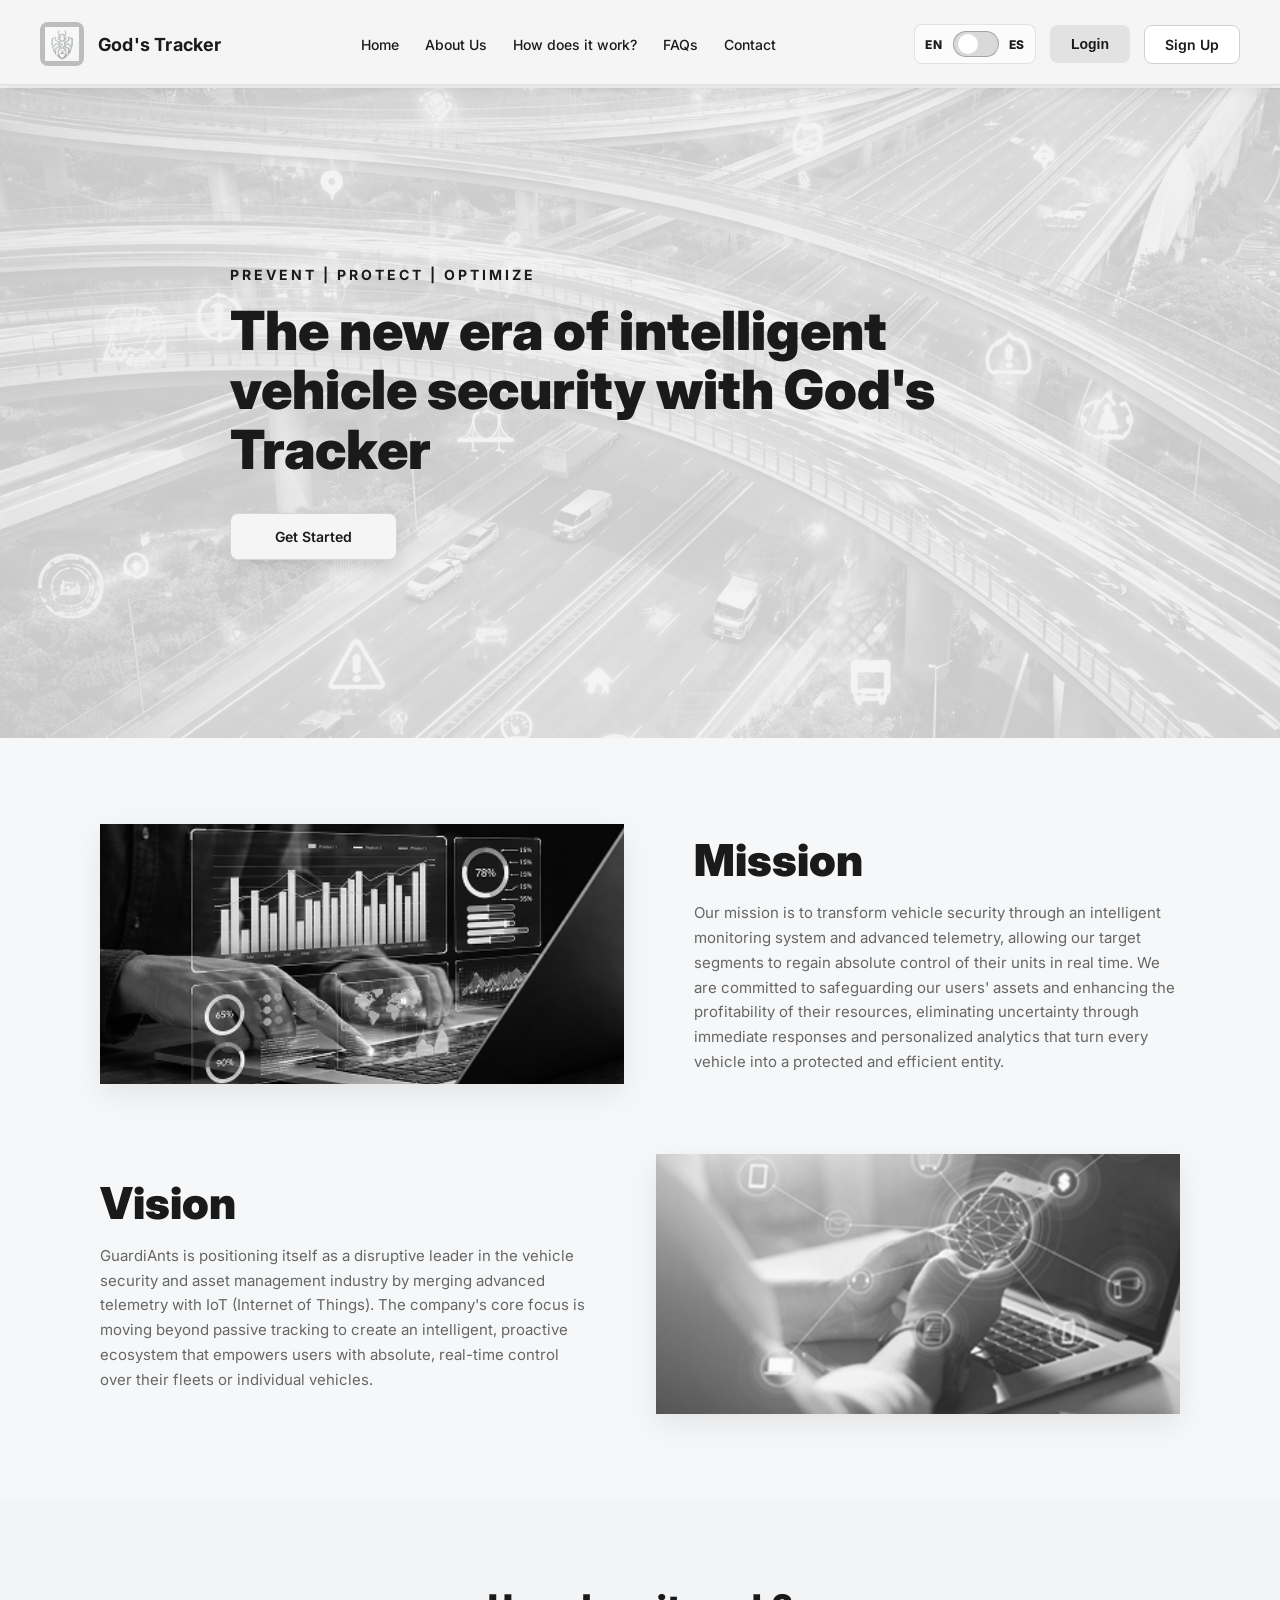
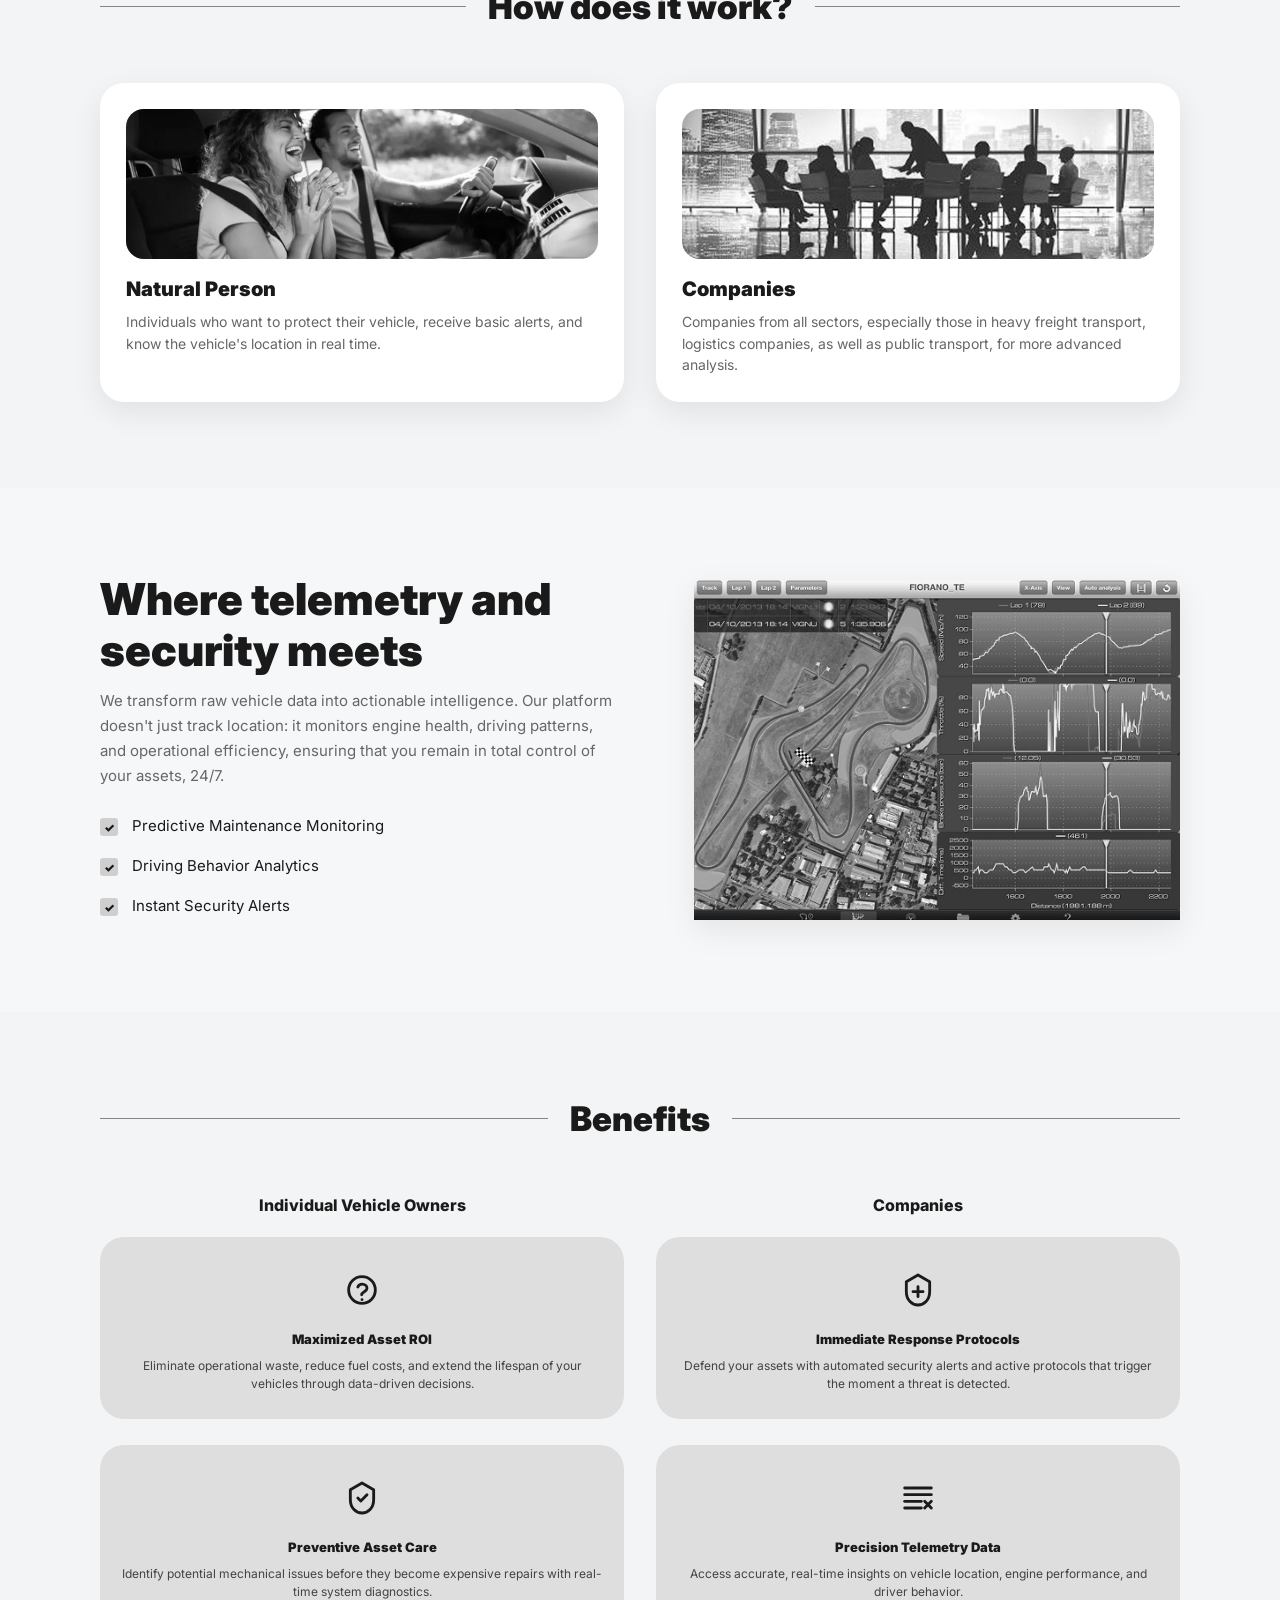
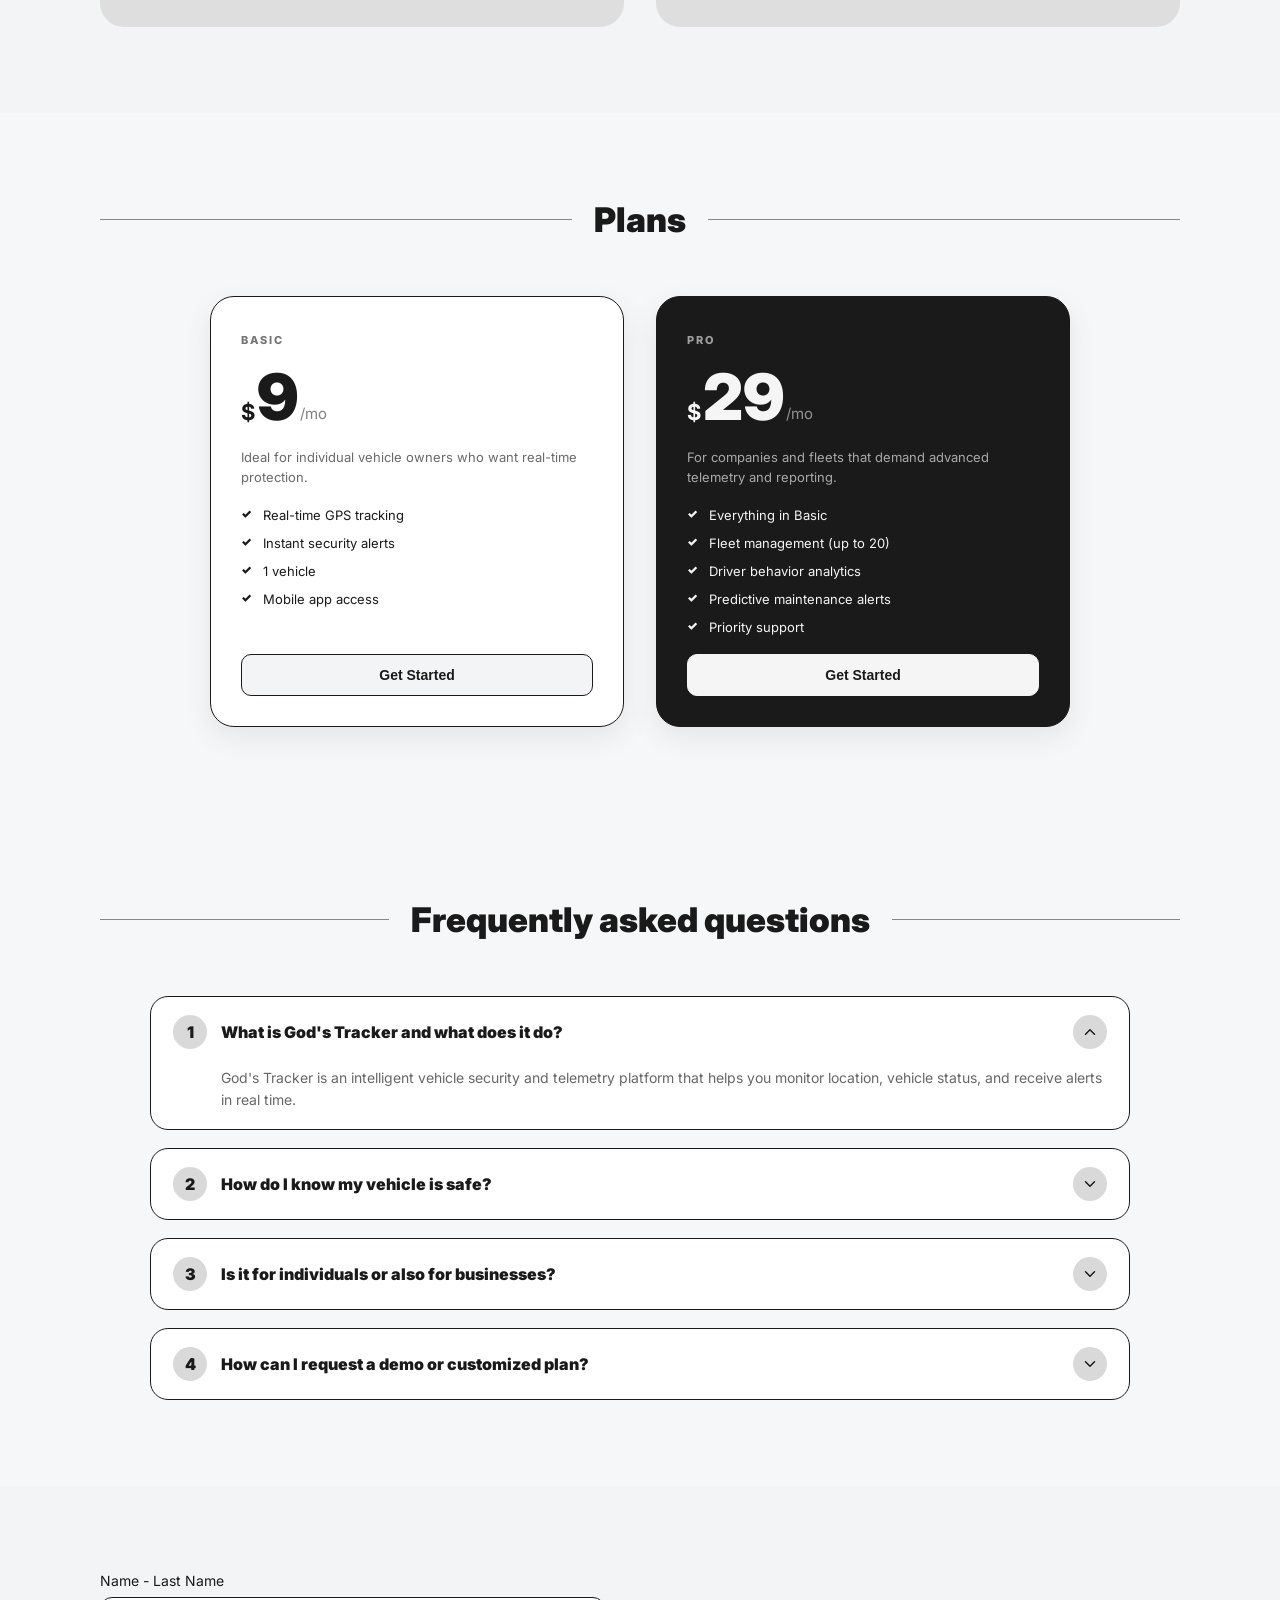
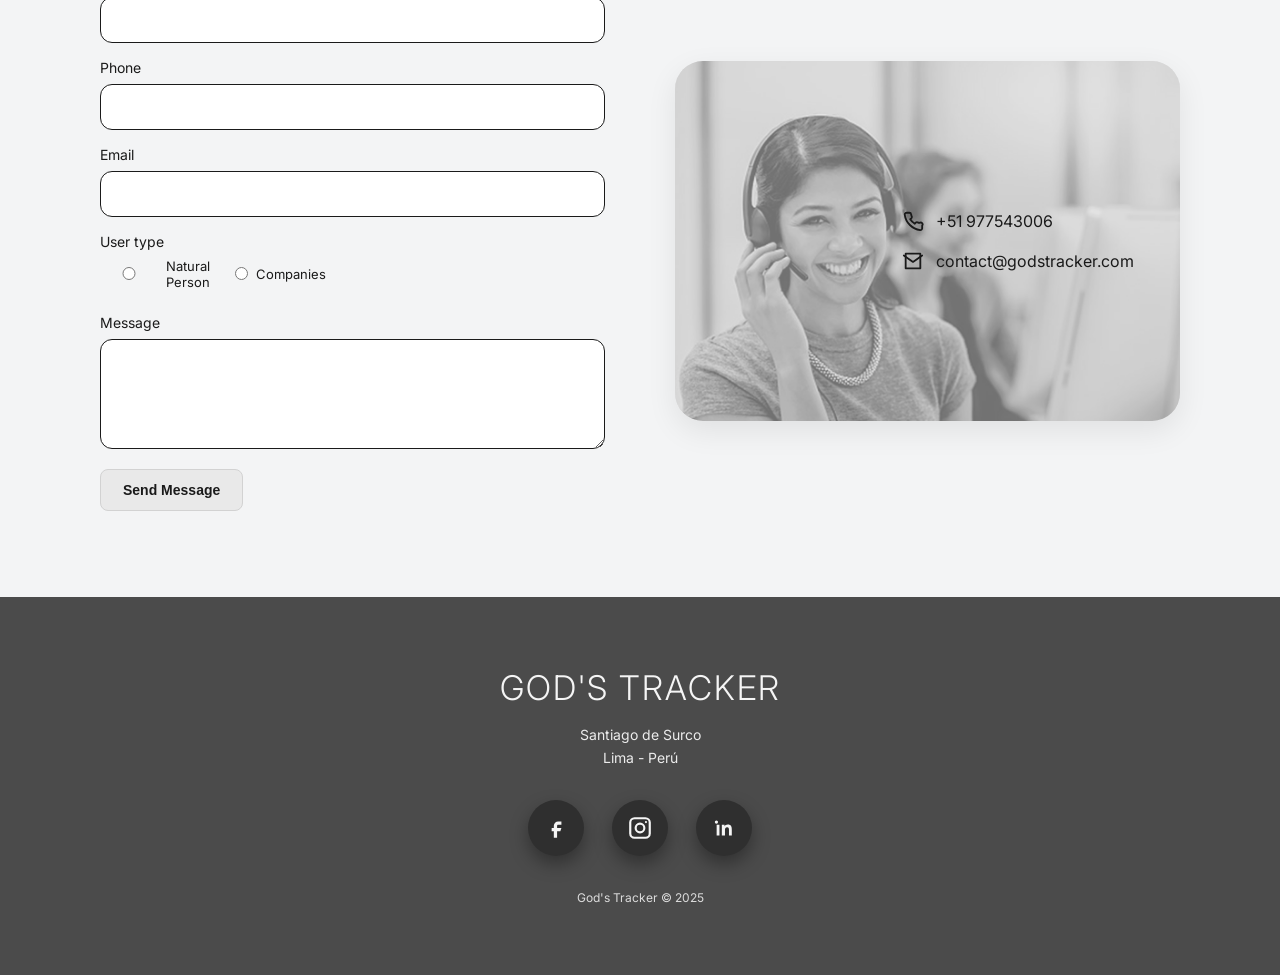
==== commit 0cfa1431: "Actualiza traducciones y contenido" ====
--- a/index.html
+++ b/index.html
@@ -49,16 +49,16 @@
 
         /* Header fijo — siempre visible al hacer scroll */
         .site-header {
-              position: fixed;
-              top: 0;
-              left: 0;
-              right: 0;
-              width: 100%;
-              z-index: 50;
-              background: rgba(245, 245, 245, 0.97);
-              border-bottom: 1.5px solid rgba(0, 0, 0, 0.09);
-              backdrop-filter: blur(8px);
-              box-shadow: 0 2px 16px rgba(0,0,0,0.10);
+            position: fixed;
+            top: 0;
+            left: 0;
+            right: 0;
+            width: 100%;
+            z-index: 50;
+            background: rgba(245, 245, 245, 0.97);
+            border-bottom: 1.5px solid rgba(0, 0, 0, 0.09);
+            backdrop-filter: blur(8px);
+            box-shadow: 0 2px 16px rgba(0,0,0,0.10);
         }
 
         /* Compensa la altura del header fijo para que el contenido no quede tapado */
@@ -67,12 +67,12 @@
         }
 
         .header-inner {
-              display: flex;
-              align-items: center;
-              justify-content: space-between;
-              gap: 28px;
-              padding: 22px 0 18px 0;
-              min-height: 80px;
+            display: flex;
+            align-items: center;
+            justify-content: space-between;
+            gap: 28px;
+            padding: 22px 0 18px 0;
+            min-height: 80px;
         }
 
         .brand {
@@ -510,6 +510,303 @@
             font-size: 12px;
             line-height: 1.5;
             color: rgba(0, 0, 0, 0.7);
+        }
+
+        /* =============================================
+           PRICING SECTION
+           ============================================= */
+        .pricing-grid {
+            display: grid;
+            grid-template-columns: repeat(2, 1fr);
+            gap: 32px;
+            max-width: 860px;
+            margin: 0 auto;
+        }
+
+        .pricing-card {
+            background: var(--panel);
+            border: 1.5px solid var(--border);
+            border-radius: 24px;
+            padding: 36px 30px 30px;
+            display: flex;
+            flex-direction: column;
+            gap: 18px;
+            box-shadow: var(--shadow);
+            transition: transform 0.2s ease, box-shadow 0.2s ease;
+        }
+
+        .pricing-card:hover {
+            transform: translateY(-4px);
+            box-shadow: 0 18px 40px rgba(0, 0, 0, 0.12);
+        }
+
+        .pricing-card--featured {
+            background: var(--text);
+            color: #f5f5f5;
+            border-color: var(--text);
+        }
+
+        .pricing-badge {
+            font-size: 11px;
+            font-weight: 800;
+            letter-spacing: 2px;
+            text-transform: uppercase;
+            opacity: 0.6;
+        }
+
+        .pricing-price {
+            display: flex;
+            align-items: flex-end;
+            gap: 2px;
+            line-height: 1;
+        }
+
+        .pricing-currency {
+            font-size: 22px;
+            font-weight: 700;
+            margin-bottom: 6px;
+        }
+
+        .pricing-amount {
+            font-size: 64px;
+            font-weight: 900;
+            line-height: 1;
+        }
+
+        .pricing-period {
+            font-size: 15px;
+            opacity: 0.55;
+            margin-bottom: 8px;
+        }
+
+        .pricing-desc {
+            font-size: 13px;
+            line-height: 1.55;
+            opacity: 0.65;
+            margin: 0;
+        }
+
+        .pricing-features {
+            list-style: none;
+            display: flex;
+            flex-direction: column;
+            gap: 10px;
+            flex: 1;
+        }
+
+        .pricing-features li {
+            font-size: 13px;
+            padding-left: 22px;
+            position: relative;
+            line-height: 1.4;
+        }
+
+        .pricing-features li::before {
+            content: '✓';
+            position: absolute;
+            left: 0;
+            font-weight: 900;
+            font-size: 12px;
+        }
+
+        .btn-pricing {
+            background: var(--bg);
+            border: 1.5px solid var(--border);
+            color: var(--text);
+            padding: 12px 20px;
+            border-radius: 10px;
+            font-size: 14px;
+            font-weight: 700;
+            cursor: pointer;
+            text-align: center;
+            transition: background 0.2s ease, transform 0.15s ease;
+            margin-top: auto;
+            text-decoration: none;
+            display: inline-flex;
+            align-items: center;
+            justify-content: center;
+        }
+
+        .btn-pricing:hover {
+            background: #e2e2e2;
+        }
+
+        .btn-pricing:active {
+            transform: translateY(1px);
+        }
+
+        .btn-pricing--dark {
+            background: #f5f5f5;
+            border-color: #f5f5f5;
+            color: #1a1a1a;
+        }
+
+        .btn-pricing--dark:hover {
+            background: #e0e0e0;
+        }
+
+        /* =============================================
+           LOGIN MODAL
+           ============================================= */
+        .modal-overlay {
+            position: fixed;
+            inset: 0;
+            background: rgba(0, 0, 0, 0.45);
+            z-index: 200;
+            display: flex;
+            align-items: center;
+            justify-content: center;
+            padding: 20px;
+            backdrop-filter: blur(4px);
+            animation: modalFadeIn 0.18s ease;
+        }
+
+        .modal-overlay[hidden] {
+            display: none;
+        }
+
+        @keyframes modalFadeIn {
+            from { opacity: 0; }
+            to   { opacity: 1; }
+        }
+
+        .modal-box {
+            background: var(--panel);
+            border: 1.5px solid var(--border);
+            border-radius: 24px;
+            padding: 40px 36px 36px;
+            width: 100%;
+            max-width: 420px;
+            position: relative;
+            box-shadow: 0 24px 60px rgba(0, 0, 0, 0.2);
+            animation: modalSlideUp 0.2s ease;
+        }
+
+        @keyframes modalSlideUp {
+            from { transform: translateY(16px); opacity: 0; }
+            to   { transform: translateY(0);    opacity: 1; }
+        }
+
+        .modal-close {
+            position: absolute;
+            top: 16px;
+            right: 20px;
+            background: none;
+            border: none;
+            font-size: 24px;
+            cursor: pointer;
+            color: var(--muted);
+            line-height: 1;
+            padding: 4px 8px;
+            border-radius: 6px;
+            transition: background 0.15s;
+        }
+
+        .modal-close:hover {
+            background: var(--bg);
+            color: var(--text);
+        }
+
+        .modal-title {
+            font-size: 24px;
+            font-weight: 900;
+            margin-bottom: 22px;
+        }
+
+        .modal-tabs {
+            display: flex;
+            gap: 8px;
+            margin-bottom: 24px;
+            background: var(--bg);
+            border-radius: 10px;
+            padding: 4px;
+        }
+
+        .modal-tab {
+            flex: 1;
+            padding: 9px 14px;
+            border: none;
+            background: transparent;
+            border-radius: 8px;
+            font-size: 13px;
+            font-weight: 600;
+            cursor: pointer;
+            color: var(--muted);
+            transition: background 0.15s, color 0.15s;
+        }
+
+        .modal-tab--active {
+            background: var(--panel);
+            color: var(--text);
+            box-shadow: 0 2px 8px rgba(0, 0, 0, 0.09);
+        }
+
+        .modal-field {
+            margin-bottom: 14px;
+        }
+
+        .modal-field label {
+            display: block;
+            font-size: 13px;
+            font-weight: 600;
+            margin-bottom: 6px;
+        }
+
+        .modal-field input {
+            width: 100%;
+            padding: 12px 14px;
+            border: 1.5px solid #d0d0d0;
+            border-radius: 10px;
+            font-size: 14px;
+            font-family: inherit;
+            background: #fff;
+            outline: none;
+            transition: border-color 0.15s;
+        }
+
+        .modal-field input:focus {
+            border-color: var(--border);
+        }
+
+        .modal-field input.input-error {
+            border-color: #c0392b;
+        }
+
+        .modal-error {
+            background: #fde8e8;
+            border: 1px solid #f5c6c6;
+            border-radius: 10px;
+            color: #c0392b;
+            font-size: 13px;
+            padding: 10px 14px;
+            margin-bottom: 14px;
+        }
+
+        .modal-error[hidden] {
+            display: none;
+        }
+
+        .btn-login-submit {
+            width: 100%;
+            margin-top: 8px;
+            padding: 13px 20px;
+            background: var(--text);
+            color: #f5f5f5;
+            border: none;
+            border-radius: 10px;
+            font-size: 15px;
+            font-weight: 700;
+            cursor: pointer;
+            transition: opacity 0.2s, transform 0.15s;
+            font-family: inherit;
+        }
+
+        .btn-login-submit:hover {
+            opacity: 0.88;
+        }
+
+        .btn-login-submit:active {
+            transform: translateY(1px);
         }
 
         /* FAQ */
@@ -925,6 +1222,13 @@
             .media { height: 220px; }
             .media--tall { height: 260px; }
 
+            .pricing-grid {
+                grid-template-columns: 1fr;
+            }
+            .modal-box {
+                padding: 32px 22px 28px;
+            }
+
             details.faq-item summary { padding: 16px 16px; }
             .faq-answer { padding: 0 16px 16px 16px; }
 
@@ -974,447 +1278,639 @@
 </head>
 
 <body>
-    <header class="site-header">
-        <div class="container header-inner">
-            <a class="brand" href="#home" aria-label="God's Tracker">
+<header class="site-header">
+    <div class="container header-inner">
+        <a class="brand" href="#home" aria-label="God's Tracker">
                 <span class="brand-mark">
                     <img src="logo guardiants - short.png" alt="">
                 </span>
-                <span class="brand-name">God's Tracker</span>
-            </a>
-
-            <nav id="primaryNav" class="site-nav" aria-label="Primary">
-                <a href="#home" data-i18n="headers.home">Home</a>
-                <a href="#about" data-i18n="headers.about">About Us</a>
-                <a href="#how" data-i18n="headers.how">How does it work?</a>
-                <a href="#faq" data-i18n="headers.faq">FAQs</a>
-                <a href="#contact" data-i18n="headers.contact">Contact</a>
-            </nav>
-
-            <div class="header-actions">
-                <button class="btn-menu" id="menuToggle" aria-expanded="false" aria-controls="primaryNav">☰</button>
-                <div class="lang-switch" role="group" aria-label="Language">
-                    <span class="lang-label" aria-hidden="true">EN</span>
-                    <label class="switch">
-                        <input id="langToggle" type="checkbox" aria-label="Toggle language">
-                        <span class="slider"></span>
-                    </label>
-                    <span class="lang-label" aria-hidden="true">ES</span>
+            <span class="brand-name">God's Tracker</span>
+        </a>
+
+        <nav id="primaryNav" class="site-nav" aria-label="Primary">
+            <a href="#home" data-i18n="headers.home">Home</a>
+            <a href="#about" data-i18n="headers.about">About Us</a>
+            <a href="#how" data-i18n="headers.how">How does it work?</a>
+            <a href="#faq" data-i18n="headers.faq">FAQs</a>
+            <a href="#contact" data-i18n="headers.contact">Contact</a>
+        </nav>
+
+        <div class="header-actions">
+            <button class="btn-menu" id="menuToggle" aria-expanded="false" aria-controls="primaryNav">☰</button>
+            <div class="lang-switch" role="group" aria-label="Language">
+                <span class="lang-label" aria-hidden="true">EN</span>
+                <label class="switch">
+                    <input id="langToggle" type="checkbox" aria-label="Toggle language">
+                    <span class="slider"></span>
+                </label>
+                <span class="lang-label" aria-hidden="true">ES</span>
+            </div>
+            <button class="btn btn-login" id="loginBtn" data-i18n="cta.login">Login</button>
+            <a class="btn btn-signup" href="#" data-i18n="cta.signup">Sign Up</a>
+        </div>
+    </div>
+    <div class="nav-overlay"></div>
+</header>
+
+<main>
+    <section class="hero" id="home">
+        <div class="container hero-inner">
+            <p class="hero-tagline" data-i18n="heroSection.tagline">PREVENT | PROTECT | OPTIMIZE</p>
+            <h1 class="hero-title" data-i18n="heroSection.slogan">The new era of intelligent vehicle security with God's Tracker</h1>
+            <a class="btn btn-cta" href="#contact" data-i18n="heroSection.cta">Get Started</a>
+        </div>
+    </section>
+
+    <section class="section section--white" id="about">
+        <div class="container">
+            <div class="split">
+                <div class="media">
+                    <img src="assets/mission.png" alt="Mission" loading="lazy" onerror="this.style.display='none'">
                 </div>
-                <a class="btn btn-login" href="#" data-i18n="cta.login">Login</a>
-                <a class="btn btn-signup" href="#" data-i18n="cta.signup">Sign Up</a>
+                <div class="copy">
+                    <h2 data-i18n="mission.title">Mission</h2>
+                    <p data-i18n="mission.content">Our mission is to transform vehicle security through an intelligent monitoring system and advanced telemetry, allowing our target segments to regain absolute control of their units in real time.</p>
+                </div>
+            </div>
+
+            <div class="split split--reverse">
+                <div class="copy">
+                    <h2 data-i18n="vision.title">Vision</h2>
+                    <p data-i18n="vision.content">GuardiAnts is positioning itself as a disruptive leader in the vehicle security and asset management industry by merging advanced telemetry with IoT (Internet of Things).</p>
+                </div>
+                <div class="media">
+                    <img src="assets/vision.png" alt="Vision" loading="lazy" onerror="this.style.display='none'">
+                </div>
             </div>
         </div>
-        <div class="nav-overlay"></div>
-    </header>
-
-    <main>
-        <section class="hero" id="home">
-            <div class="container hero-inner">
-                <p class="hero-tagline" data-i18n="heroSection.tagline">PREVENT | PROTECT | OPTIMIZE</p>
-                <h1 class="hero-title" data-i18n="heroSection.slogan">The new era of intelligent vehicle security with God's Tracker</h1>
-                <a class="btn btn-cta" href="#contact" data-i18n="heroSection.cta">Get Started</a>
+    </section>
+
+    <section class="section" id="how">
+        <div class="container">
+            <div class="section-heading">
+                <h2 data-i18n="howdoesitworkSection.title">How does it work?</h2>
             </div>
-        </section>
-
-        <section class="section section--white" id="about">
-            <div class="container">
-                <div class="split">
-                    <div class="media">
-                        <img src="assets/mission.png" alt="Mission" loading="lazy" onerror="this.style.display='none'">
+
+            <div class="how-grid">
+                <article class="card">
+                    <div class="card-image">
+                        <img src="assets/how-natural-person.png" alt="Natural Person" loading="lazy" onerror="this.style.display='none'">
                     </div>
-                    <div class="copy">
-                        <h2 data-i18n="mission.title">Mission</h2>
-                        <p data-i18n="mission.content">Our mission is to transform vehicle security through an intelligent monitoring system and advanced telemetry, allowing our target segments to regain absolute control of their units in real time.</p>
+                    <h3 data-i18n="howdoesitworkSection.segment1.title">Natural Person</h3>
+                    <p data-i18n="howdoesitworkSection.segment1.description">Individuals who want to protect their vehicle, receive basic alerts, and know the vehicle's location in real time.</p>
+                </article>
+
+                <article class="card">
+                    <div class="card-image">
+                        <img src="assets/how-companies.png" alt="Companies" loading="lazy" onerror="this.style.display='none'">
+                    </div>
+                    <h3 data-i18n="howdoesitworkSection.segment2.title">Companies</h3>
+                    <p data-i18n="howdoesitworkSection.segment2.description">Companies from all sectors, especially those in heavy freight transport, logistics companies, as well as public transport, for more advanced analysis.</p>
+                </article>
+            </div>
+        </div>
+    </section>
+
+    <section class="section section--white" id="telemetry">
+        <div class="container">
+            <div class="split">
+                <div class="telemetry-copy">
+                    <h2 data-i18n="telemetrySection.title">Where telemetry and security meets</h2>
+                    <p data-i18n="telemetrySection.content">We transform raw vehicle data into actionable intelligence. Our platform doesn't just track location: it monitors engine health, driving patterns, and operational efficiency.</p>
+                    <ul class="feature-list">
+                        <li data-i18n="telemetrySection.bullet1">Predictive Maintenance Monitoring</li>
+                        <li data-i18n="telemetrySection.bullet2">Driving Behavior Analytics</li>
+                        <li data-i18n="telemetrySection.bullet3">Instant Security Alerts</li>
+                    </ul>
+                </div>
+                <div class="media media--tall">
+                    <img src="assets/telemetry-dashboard.png" alt="Telemetry dashboard" loading="lazy" onerror="this.style.display='none'">
+                </div>
+            </div>
+        </div>
+    </section>
+
+    <section class="section" id="benefits">
+        <div class="container">
+            <div class="section-heading">
+                <h2 data-i18n="benefits.title">Benefits</h2>
+            </div>
+
+            <div class="benefits-columns">
+                <div class="benefits-column">
+                    <h3 data-i18n="benefits.columns.0.title">Individual Vehicle Owners</h3>
+
+                    <div class="benefit-tile">
+                        <div class="benefit-icon" aria-hidden="true">
+                            <svg viewBox="0 0 24 24" fill="none" stroke="currentColor" stroke-width="1.7" stroke-linecap="round" stroke-linejoin="round">
+                                <circle cx="12" cy="12" r="8"></circle>
+                                <path d="M9.5 10.2c.4-1 1.4-1.7 2.6-1.7 1.6 0 2.9 1.1 2.9 2.5 0 2-3.2 2-3.2 3.9"></path>
+                                <path d="M12 17.8h.01"></path>
+                            </svg>
+                        </div>
+                        <div class="benefit-title" data-i18n="benefits.columns.0.cards.0.title">Maximized Asset ROI</div>
+                        <div class="benefit-text" data-i18n="benefits.columns.0.cards.0.description">Eliminate operational waste and extend vehicle lifespan through data-driven decisions.</div>
+                    </div>
+
+                    <div class="benefit-tile">
+                        <div class="benefit-icon" aria-hidden="true">
+                            <svg viewBox="0 0 24 24" fill="none" stroke="currentColor" stroke-width="1.7" stroke-linecap="round" stroke-linejoin="round">
+                                <path d="M12 3l7 4v6c0 5-3.5 8-7 8s-7-3-7-8V7l7-4z"></path>
+                                <path d="M9.5 12l1.8 1.8L15 10"></path>
+                            </svg>
+                        </div>
+                        <div class="benefit-title" data-i18n="benefits.columns.0.cards.1.title">Preventive Asset Care</div>
+                        <div class="benefit-text" data-i18n="benefits.columns.0.cards.1.description">Identify potential mechanical issues before they become costly repairs.</div>
                     </div>
                 </div>
 
-                <div class="split split--reverse">
-                    <div class="copy">
-                        <h2 data-i18n="vision.title">Vision</h2>
-                        <p data-i18n="vision.content">GuardiAnts is positioning itself as a disruptive leader in the vehicle security and asset management industry by merging advanced telemetry with IoT (Internet of Things).</p>
+                <div class="benefits-column">
+                    <h3 data-i18n="benefits.columns.1.title">Companies</h3>
+
+                    <div class="benefit-tile">
+                        <div class="benefit-icon" aria-hidden="true">
+                            <svg viewBox="0 0 24 24" fill="none" stroke="currentColor" stroke-width="1.7" stroke-linecap="round" stroke-linejoin="round">
+                                <path d="M12 3l7 4v6c0 5-3.5 8-7 8s-7-3-7-8V7l7-4z"></path>
+                                <path d="M9 13h6"></path>
+                                <path d="M12 10v6"></path>
+                            </svg>
+                        </div>
+                        <div class="benefit-title" data-i18n="benefits.columns.1.cards.0.title">Immediate Response Protocols</div>
+                        <div class="benefit-text" data-i18n="benefits.columns.1.cards.0.description">Defend your assets with automated alerts and active protocols that trigger the moment a threat is detected.</div>
                     </div>
-                    <div class="media">
-                        <img src="assets/vision.png" alt="Vision" loading="lazy" onerror="this.style.display='none'">
+
+                    <div class="benefit-tile">
+                        <div class="benefit-icon" aria-hidden="true">
+                            <svg viewBox="0 0 24 24" fill="none" stroke="currentColor" stroke-width="1.7" stroke-linecap="round" stroke-linejoin="round">
+                                <path d="M4 6h16"></path>
+                                <path d="M4 10h16"></path>
+                                <path d="M4 14h10"></path>
+                                <path d="M4 18h10"></path>
+                                <path d="M16 14l4 4"></path>
+                                <path d="M20 14l-4 4"></path>
+                            </svg>
+                        </div>
+                        <div class="benefit-title" data-i18n="benefits.columns.1.cards.1.title">Precision Telemetry Data</div>
+                        <div class="benefit-text" data-i18n="benefits.columns.1.cards.1.description">Access accurate, real-time insights on vehicle location, engine performance, and driver behavior.</div>
                     </div>
                 </div>
             </div>
-        </section>
-
-        <section class="section" id="how">
-            <div class="container">
-                <div class="section-heading">
-                    <h2 data-i18n="howdoesitworkSection.title">How does it work?</h2>
+        </div>
+    </section>
+
+    <section class="section section--white" id="pricing">
+        <div class="container">
+            <div class="section-heading">
+                <h2 data-i18n="pricing.title">Plans</h2>
+            </div>
+            <div class="pricing-grid">
+
+                <div class="pricing-card">
+                    <div class="pricing-badge" data-i18n="pricing.basic.badge">Basic</div>
+                    <div class="pricing-price">
+                        <span class="pricing-currency">$</span>
+                        <span class="pricing-amount" data-i18n="pricing.basic.price">9</span>
+                        <span class="pricing-period" data-i18n="pricing.basic.period">/mo</span>
+                    </div>
+                    <p class="pricing-desc" data-i18n="pricing.basic.desc">
+                        Ideal for individual vehicle owners who want real-time protection.
+                    </p>
+                    <ul class="pricing-features">
+                        <li data-i18n="pricing.basic.f1">Real-time GPS tracking</li>
+                        <li data-i18n="pricing.basic.f2">Instant security alerts</li>
+                        <li data-i18n="pricing.basic.f3">1 vehicle</li>
+                        <li data-i18n="pricing.basic.f4">Mobile app access</li>
+                    </ul>
+                    <button class="btn btn-pricing" data-i18n="pricing.cta" data-plan="basic">Get Started</button>
                 </div>
 
-                <div class="how-grid">
-                    <article class="card">
-                        <div class="card-image">
-                            <img src="assets/how-natural-person.png" alt="Natural Person" loading="lazy" onerror="this.style.display='none'">
-                        </div>
-                        <h3 data-i18n="howdoesitworkSection.segment1.title">Natural Person</h3>
-                        <p data-i18n="howdoesitworkSection.segment1.description">Individuals who want to protect their vehicle, receive basic alerts, and know the vehicle's location in real time.</p>
-                    </article>
-
-                    <article class="card">
-                        <div class="card-image">
-                            <img src="assets/how-companies.png" alt="Companies" loading="lazy" onerror="this.style.display='none'">
-                        </div>
-                        <h3 data-i18n="howdoesitworkSection.segment2.title">Companies</h3>
-                        <p data-i18n="howdoesitworkSection.segment2.description">Companies from all sectors, especially those in heavy freight transport, logistics companies, as well as public transport, for more advanced analysis.</p>
-                    </article>
+                <div class="pricing-card pricing-card--featured">
+                    <div class="pricing-badge" data-i18n="pricing.pro.badge">Pro</div>
+                    <div class="pricing-price">
+                        <span class="pricing-currency">$</span>
+                        <span class="pricing-amount" data-i18n="pricing.pro.price">29</span>
+                        <span class="pricing-period" data-i18n="pricing.pro.period">/mo</span>
+                    </div>
+                    <p class="pricing-desc" data-i18n="pricing.pro.desc">
+                        For companies and fleets that demand advanced telemetry and reporting.
+                    </p>
+                    <ul class="pricing-features">
+                        <li data-i18n="pricing.pro.f1">Everything in Basic</li>
+                        <li data-i18n="pricing.pro.f2">Fleet management (up to 20)</li>
+                        <li data-i18n="pricing.pro.f3">Driver behavior analytics</li>
+                        <li data-i18n="pricing.pro.f4">Predictive maintenance alerts</li>
+                        <li data-i18n="pricing.pro.f5">Priority support</li>
+                    </ul>
+                    <button class="btn btn-pricing btn-pricing--dark" data-i18n="pricing.cta" data-plan="pro">Get Started</button>
                 </div>
+
             </div>
-        </section>
-
-        <section class="section section--white" id="telemetry">
-            <div class="container">
-                <div class="split">
-                    <div class="telemetry-copy">
-                        <h2 data-i18n="telemetrySection.title">Where telemetry and security meets</h2>
-                        <p data-i18n="telemetrySection.content">We transform raw vehicle data into actionable intelligence. Our platform doesn't just track location: it monitors engine health, driving patterns, and operational efficiency.</p>
-                        <ul class="feature-list">
-                            <li data-i18n="telemetrySection.bullet1">Predictive Maintenance Monitoring</li>
-                            <li data-i18n="telemetrySection.bullet2">Driving Behavior Analytics</li>
-                            <li data-i18n="telemetrySection.bullet3">Instant Security Alerts</li>
-                        </ul>
-                    </div>
-                    <div class="media media--tall">
-                        <img src="assets/telemetry-dashboard.png" alt="Telemetry dashboard" loading="lazy" onerror="this.style.display='none'">
-                    </div>
-                </div>
+        </div>
+    </section>
+
+    <section class="section section--white" id="faq">
+        <div class="container">
+            <div class="section-heading">
+                <h2 data-i18n="faq.title">Frequently asked questions</h2>
             </div>
-        </section>
-
-        <section class="section" id="benefits">
-            <div class="container">
-                <div class="section-heading">
-                    <h2 data-i18n="benefits.title">Benefits</h2>
-                </div>
-
-                <div class="benefits-columns">
-                    <div class="benefits-column">
-                        <h3 data-i18n="benefits.columns.0.title">Individual Vehicle Owners</h3>
-
-                        <div class="benefit-tile">
-                            <div class="benefit-icon" aria-hidden="true">
-                                <svg viewBox="0 0 24 24" fill="none" stroke="currentColor" stroke-width="1.7" stroke-linecap="round" stroke-linejoin="round">
-                                    <circle cx="12" cy="12" r="8"></circle>
-                                    <path d="M9.5 10.2c.4-1 1.4-1.7 2.6-1.7 1.6 0 2.9 1.1 2.9 2.5 0 2-3.2 2-3.2 3.9"></path>
-                                    <path d="M12 17.8h.01"></path>
-                                </svg>
-                            </div>
-                            <div class="benefit-title" data-i18n="benefits.columns.0.cards.0.title">Maximized Asset ROI</div>
-                            <div class="benefit-text" data-i18n="benefits.columns.0.cards.0.description">Eliminate operational waste and extend vehicle lifespan through data-driven decisions.</div>
-                        </div>
-
-                        <div class="benefit-tile">
-                            <div class="benefit-icon" aria-hidden="true">
-                                <svg viewBox="0 0 24 24" fill="none" stroke="currentColor" stroke-width="1.7" stroke-linecap="round" stroke-linejoin="round">
-                                    <path d="M12 3l7 4v6c0 5-3.5 8-7 8s-7-3-7-8V7l7-4z"></path>
-                                    <path d="M9.5 12l1.8 1.8L15 10"></path>
-                                </svg>
-                            </div>
-                            <div class="benefit-title" data-i18n="benefits.columns.0.cards.1.title">Preventive Asset Care</div>
-                            <div class="benefit-text" data-i18n="benefits.columns.0.cards.1.description">Identify potential mechanical issues before they become costly repairs.</div>
-                        </div>
-                    </div>
-
-                    <div class="benefits-column">
-                        <h3 data-i18n="benefits.columns.1.title">Companies</h3>
-
-                        <div class="benefit-tile">
-                            <div class="benefit-icon" aria-hidden="true">
-                                <svg viewBox="0 0 24 24" fill="none" stroke="currentColor" stroke-width="1.7" stroke-linecap="round" stroke-linejoin="round">
-                                    <path d="M12 3l7 4v6c0 5-3.5 8-7 8s-7-3-7-8V7l7-4z"></path>
-                                    <path d="M9 13h6"></path>
-                                    <path d="M12 10v6"></path>
-                                </svg>
-                            </div>
-                            <div class="benefit-title" data-i18n="benefits.columns.1.cards.0.title">Immediate Response Protocols</div>
-                            <div class="benefit-text" data-i18n="benefits.columns.1.cards.0.description">Defend your assets with automated alerts and active protocols that trigger the moment a threat is detected.</div>
-                        </div>
-
-                        <div class="benefit-tile">
-                            <div class="benefit-icon" aria-hidden="true">
-                                <svg viewBox="0 0 24 24" fill="none" stroke="currentColor" stroke-width="1.7" stroke-linecap="round" stroke-linejoin="round">
-                                    <path d="M4 6h16"></path>
-                                    <path d="M4 10h16"></path>
-                                    <path d="M4 14h10"></path>
-                                    <path d="M4 18h10"></path>
-                                    <path d="M16 14l4 4"></path>
-                                    <path d="M20 14l-4 4"></path>
-                                </svg>
-                            </div>
-                            <div class="benefit-title" data-i18n="benefits.columns.1.cards.1.title">Precision Telemetry Data</div>
-                            <div class="benefit-text" data-i18n="benefits.columns.1.cards.1.description">Access accurate, real-time insights on vehicle location, engine performance, and driver behavior.</div>
-                        </div>
-                    </div>
-                </div>
-            </div>
-        </section>
-
-        <section class="section section--white" id="faq">
-            <div class="container">
-                <div class="section-heading">
-                    <h2 data-i18n="faq.title">Frequently asked questions</h2>
-                </div>
-
-                <div class="faq-list">
-                    <details class="faq-item" open>
-                        <summary>
-                            <span class="faq-number">1</span>
-                            <span class="faq-question" data-i18n="faq.items.0.question">What is God's Tracker?</span>
-                            <span class="faq-chevron" aria-hidden="true">
+
+            <div class="faq-list">
+                <details class="faq-item" open>
+                    <summary>
+                        <span class="faq-number">1</span>
+                        <span class="faq-question" data-i18n="faq.items.0.question">What is God's Tracker?</span>
+                        <span class="faq-chevron" aria-hidden="true">
                                 <svg viewBox="0 0 24 24" fill="none" stroke="currentColor" stroke-width="2" stroke-linecap="round" stroke-linejoin="round">
                                     <path d="M6 9l6 6 6-6"></path>
                                 </svg>
                             </span>
-                        </summary>
-                        <div class="faq-answer" data-i18n="faq.items.0.answer">A revolutionary app made to transform vehicle security through an intelligent monitoring system and advanced telemetry.</div>
-                    </details>
-
-                    <details class="faq-item">
-                        <summary>
-                            <span class="faq-number">2</span>
-                            <span class="faq-question" data-i18n="faq.items.1.question">What is God's Tracker?</span>
-                            <span class="faq-chevron" aria-hidden="true">
+                    </summary>
+                    <div class="faq-answer" data-i18n="faq.items.0.answer">A revolutionary app made to transform vehicle security through an intelligent monitoring system and advanced telemetry.</div>
+                </details>
+
+                <details class="faq-item">
+                    <summary>
+                        <span class="faq-number">2</span>
+                        <span class="faq-question" data-i18n="faq.items.1.question">What is God's Tracker?</span>
+                        <span class="faq-chevron" aria-hidden="true">
                                 <svg viewBox="0 0 24 24" fill="none" stroke="currentColor" stroke-width="2" stroke-linecap="round" stroke-linejoin="round">
                                     <path d="M6 9l6 6 6-6"></path>
                                 </svg>
                             </span>
-                        </summary>
-                        <div class="faq-answer" data-i18n="faq.items.1.answer">God's Tracker provides real-time alerts, location visibility, and telemetry insights to keep you in control.</div>
-                    </details>
-
-                    <details class="faq-item">
-                        <summary>
-                            <span class="faq-number">3</span>
-                            <span class="faq-question" data-i18n="faq.items.2.question">What is God's Tracker?</span>
-                            <span class="faq-chevron" aria-hidden="true">
+                    </summary>
+                    <div class="faq-answer" data-i18n="faq.items.1.answer">God's Tracker provides real-time alerts, location visibility, and telemetry insights to keep you in control.</div>
+                </details>
+
+                <details class="faq-item">
+                    <summary>
+                        <span class="faq-number">3</span>
+                        <span class="faq-question" data-i18n="faq.items.2.question">What is God's Tracker?</span>
+                        <span class="faq-chevron" aria-hidden="true">
                                 <svg viewBox="0 0 24 24" fill="none" stroke="currentColor" stroke-width="2" stroke-linecap="round" stroke-linejoin="round">
                                     <path d="M6 9l6 6 6-6"></path>
                                 </svg>
                             </span>
-                        </summary>
-                        <div class="faq-answer" data-i18n="faq.items.2.answer">Designed for individuals, companies, and public-sector use cases that require reliable monitoring.</div>
-                    </details>
-
-                    <details class="faq-item">
-                        <summary>
-                            <span class="faq-number">4</span>
-                            <span class="faq-question" data-i18n="faq.items.3.question">What is God's Tracker?</span>
-                            <span class="faq-chevron" aria-hidden="true">
+                    </summary>
+                    <div class="faq-answer" data-i18n="faq.items.2.answer">Designed for individuals, companies, and public-sector use cases that require reliable monitoring.</div>
+                </details>
+
+                <details class="faq-item">
+                    <summary>
+                        <span class="faq-number">4</span>
+                        <span class="faq-question" data-i18n="faq.items.3.question">What is God's Tracker?</span>
+                        <span class="faq-chevron" aria-hidden="true">
                                 <svg viewBox="0 0 24 24" fill="none" stroke="currentColor" stroke-width="2" stroke-linecap="round" stroke-linejoin="round">
                                     <path d="M6 9l6 6 6-6"></path>
                                 </svg>
                             </span>
-                        </summary>
-                        <div class="faq-answer" data-i18n="faq.items.3.answer">If you need a tailored deployment, contact us and we can help you plan the right setup.</div>
-                    </details>
-                </div>
+                    </summary>
+                    <div class="faq-answer" data-i18n="faq.items.3.answer">If you need a tailored deployment, contact us and we can help you plan the right setup.</div>
+                </details>
             </div>
-        </section>
-
-        <section class="section" id="contact">
-            <div class="container">
-                <div class="contact-grid">
-                    <form class="contact-form" action="#" method="post">
-                        <div class="field">
-                            <label for="fullName" data-i18n="contact.form.nameLabel">Name - Last Name</label>
-                            <input id="fullName" name="fullName" type="text" autocomplete="name">
+        </div>
+    </section>
+
+    <section class="section" id="contact">
+        <div class="container">
+            <div class="contact-grid">
+                <form class="contact-form" action="#" method="post">
+                    <div class="field">
+                        <label for="fullName" data-i18n="contact.form.nameLabel">Name - Last Name</label>
+                        <input id="fullName" name="fullName" type="text" autocomplete="name">
+                    </div>
+
+                    <div class="field">
+                        <label for="phone" data-i18n="contact.form.phoneLabel">Phone</label>
+                        <input id="phone" name="phone" type="tel" autocomplete="tel">
+                    </div>
+
+                    <div class="field">
+                        <label for="email" data-i18n="contact.form.emailLabel">Email</label>
+                        <input id="email" name="email" type="email" autocomplete="email">
+                    </div>
+
+                    <div class="field">
+                        <span class="field-label" data-i18n="contact.form.userTypeLabel">User type</span>
+                        <div class="radio-group">
+                            <label>
+                                <input type="radio" name="userType" value="natural">
+                                <span data-i18n="contact.form.userTypeNatural">Natural Person</span>
+                            </label>
+                            <label>
+                                <input type="radio" name="userType" value="companies">
+                                <span data-i18n="contact.form.userTypeCompanies">Companies</span>
+                            </label>
                         </div>
-
-                        <div class="field">
-                            <label for="phone" data-i18n="contact.form.phoneLabel">Phone</label>
-                            <input id="phone" name="phone" type="tel" autocomplete="tel">
-                        </div>
-
-                        <div class="field">
-                            <label for="email" data-i18n="contact.form.emailLabel">Email</label>
-                            <input id="email" name="email" type="email" autocomplete="email">
-                        </div>
-
-                        <div class="field">
-                            <span class="field-label" data-i18n="contact.form.userTypeLabel">User type</span>
-                            <div class="radio-group">
-                                <label>
-                                    <input type="radio" name="userType" value="natural">
-                                    <span data-i18n="contact.form.userTypeNatural">Natural Person</span>
-                                </label>
-                                <label>
-                                    <input type="radio" name="userType" value="companies">
-                                    <span data-i18n="contact.form.userTypeCompanies">Companies</span>
-                                </label>
-                            </div>
-                        </div>
-
-                        <div class="field">
-                            <label for="message" data-i18n="contact.form.messageLabel">Message</label>
-                            <textarea id="message" name="message"></textarea>
-                        </div>
-
-                        <button class="btn btn-send" type="submit" data-i18n="contact.form.submit">Send Message</button>
-                    </form>
-
-                    <div class="contact-card">
-                        <img src="assets/contact.png" alt="Contact" loading="lazy" onerror="this.style.display='none'">
-                        <div class="contact-meta">
-                            <div class="meta-item">
+                    </div>
+
+                    <div class="field">
+                        <label for="message" data-i18n="contact.form.messageLabel">Message</label>
+                        <textarea id="message" name="message"></textarea>
+                    </div>
+
+                    <button class="btn btn-send" type="submit" data-i18n="contact.form.submit">Send Message</button>
+                </form>
+
+                <div class="contact-card">
+                    <img src="assets/contact.png" alt="Contact" loading="lazy" onerror="this.style.display='none'">
+                    <div class="contact-meta">
+                        <div class="meta-item">
                                 <span class="meta-icon" aria-hidden="true">
                                     <svg viewBox="0 0 24 24" fill="none" stroke="currentColor" stroke-width="2" stroke-linecap="round" stroke-linejoin="round">
                                         <path d="M22 16.9v3a2 2 0 0 1-2.2 2A19.7 19.7 0 0 1 3 5.2 2 2 0 0 1 5 3h3a2 2 0 0 1 2 1.7c.1.8.3 1.6.6 2.3a2 2 0 0 1-.5 2.1L9 10a16 16 0 0 0 5 5l.9-1.1a2 2 0 0 1 2.1-.5c.7.3 1.5.5 2.3.6A2 2 0 0 1 22 16.9z"></path>
                                     </svg>
                                 </span>
-                                <a href="tel:+51977543006" data-i18n="contact.info.phone">+51 977543006</a>
-                            </div>
-
-                            <div class="meta-item">
+                            <a href="tel:+51977543006" data-i18n="contact.info.phone">+51 977543006</a>
+                        </div>
+
+                        <div class="meta-item">
                                 <span class="meta-icon" aria-hidden="true">
                                     <svg viewBox="0 0 24 24" fill="none" stroke="currentColor" stroke-width="2" stroke-linecap="round" stroke-linejoin="round">
                                         <path d="M4 4h16v16H4z"></path>
                                         <path d="M22 6 12 13 2 6"></path>
                                     </svg>
                                 </span>
-                                <a href="mailto:contact@godstracker.com" data-i18n="contact.info.email">contact@godstracker.com</a>
-                            </div>
+                            <a href="mailto:contact@godstracker.com" data-i18n="contact.info.email">contact@godstracker.com</a>
                         </div>
                     </div>
                 </div>
             </div>
-        </section>
-    </main>
-
-    <footer class="site-footer">
-        <div class="container">
-            <div class="footer-brand" data-i18n="footer.brand">GOD'S TRACKER</div>
-            <div class="footer-location" data-i18n="footer.location1">Santiago de Surco</div>
-            <div class="footer-location" data-i18n="footer.location2">Lima - Perú</div>
-
-            <div class="footer-social" aria-label="Social links">
-                <a href="#" aria-label="Facebook">
-                    <svg viewBox="0 0 24 24" fill="currentColor" aria-hidden="true">
-                        <path d="M14 9h3V6h-3c-2.2 0-4 1.8-4 4v2H8v3h2v6h3v-6h3l1-3h-4v-2c0-.6.4-1 1-1z" />
-                    </svg>
-                </a>
-                <a href="#" aria-label="Instagram">
-                    <svg viewBox="0 0 24 24" fill="none" stroke="currentColor" stroke-width="2" stroke-linecap="round" stroke-linejoin="round" aria-hidden="true">
-                        <rect x="3" y="3" width="18" height="18" rx="4" />
-                        <circle cx="12" cy="12" r="4" />
-                        <path d="M17.5 6.5h.01" />
-                    </svg>
-                </a>
-                <a href="#" aria-label="LinkedIn">
-                    <svg viewBox="0 0 24 24" fill="currentColor" aria-hidden="true">
-                        <path d="M6.5 6.5A1.5 1.5 0 1 1 5 5a1.5 1.5 0 0 1 1.5 1.5zM5.2 9H7.8v10H5.2V9zM10 9h2.5v1.4h.1c.4-.8 1.4-1.6 2.9-1.6 3.1 0 3.7 2 3.7 4.7V19h-2.6v-5c0-1.2 0-2.7-1.7-2.7-1.7 0-2 1.3-2 2.6V19H10V9z" />
-                    </svg>
-                </a>
-            </div>
-
-            <div class="footer-rights" data-i18n="rights.content">God's Tracker © 2025</div>
         </div>
-    </footer>
-
-    <script src="./i18n/en.js"></script>
-    <script src="./i18n/es.js"></script>
-
-    <script>
-        const i18nConfig = { defaultLanguage: 'en', supportedLanguages: ['en', 'es'] };
-        let translations = { en: {}, es: {} };
-
-        function getNestedValue(obj, path) {
-            if (!obj || Object.keys(obj).length === 0) return null;
-            return path.split('.').reduce((current, prop) => current?.[prop], obj);
-        }
-
-        function applyTranslations(language) {
-            if (Object.keys(translations[language]).length === 0) return;
-            document.querySelectorAll('[data-i18n]').forEach(element => {
-                const key = element.getAttribute('data-i18n');
-                const text = getNestedValue(translations[language], key);
-                if (text) element.innerHTML = text;
+    </section>
+</main>
+
+<footer class="site-footer">
+    <div class="container">
+        <div class="footer-brand" data-i18n="footer.brand">GOD'S TRACKER</div>
+        <div class="footer-location" data-i18n="footer.location1">Santiago de Surco</div>
+        <div class="footer-location" data-i18n="footer.location2">Lima - Perú</div>
+
+        <div class="footer-social" aria-label="Social links">
+            <a href="#" aria-label="Facebook">
+                <svg viewBox="0 0 24 24" fill="currentColor" aria-hidden="true">
+                    <path d="M14 9h3V6h-3c-2.2 0-4 1.8-4 4v2H8v3h2v6h3v-6h3l1-3h-4v-2c0-.6.4-1 1-1z" />
+                </svg>
+            </a>
+            <a href="#" aria-label="Instagram">
+                <svg viewBox="0 0 24 24" fill="none" stroke="currentColor" stroke-width="2" stroke-linecap="round" stroke-linejoin="round" aria-hidden="true">
+                    <rect x="3" y="3" width="18" height="18" rx="4" />
+                    <circle cx="12" cy="12" r="4" />
+                    <path d="M17.5 6.5h.01" />
+                </svg>
+            </a>
+            <a href="#" aria-label="LinkedIn">
+                <svg viewBox="0 0 24 24" fill="currentColor" aria-hidden="true">
+                    <path d="M6.5 6.5A1.5 1.5 0 1 1 5 5a1.5 1.5 0 0 1 1.5 1.5zM5.2 9H7.8v10H5.2V9zM10 9h2.5v1.4h.1c.4-.8 1.4-1.6 2.9-1.6 3.1 0 3.7 2 3.7 4.7V19h-2.6v-5c0-1.2 0-2.7-1.7-2.7-1.7 0-2 1.3-2 2.6V19H10V9z" />
+                </svg>
+            </a>
+        </div>
+
+        <div class="footer-rights" data-i18n="rights.content">God's Tracker © 2025</div>
+    </div>
+</footer>
+
+<div id="loginModal" class="modal-overlay" role="dialog" aria-modal="true" aria-labelledby="modalTitle" hidden>
+    <div class="modal-box">
+        <button class="modal-close" id="modalClose" aria-label="Close">&times;</button>
+
+        <h2 class="modal-title" id="modalTitle" data-i18n="login.title">Sign In</h2>
+
+        <div class="modal-tabs">
+            <button class="modal-tab modal-tab--active" data-tab="natural" data-i18n="login.tabNatural">
+                Natural Person
+            </button>
+            <button class="modal-tab" data-tab="company" data-i18n="login.tabCompany">
+                Company
+            </button>
+        </div>
+
+        <div id="loginError" class="modal-error" hidden></div>
+
+        <div class="modal-field">
+            <label for="loginEmail" data-i18n="login.emailLabel">Email</label>
+            <input id="loginEmail" type="email" autocomplete="email" placeholder="you@example.com">
+        </div>
+        <div class="modal-field">
+            <label for="loginPassword" data-i18n="login.passwordLabel">Password</label>
+            <input id="loginPassword" type="password" autocomplete="current-password" placeholder="••••••••">
+        </div>
+
+        <button class="btn btn-login-submit" id="loginSubmit" data-i18n="login.submit">Sign In</button>
+    </div>
+</div>
+
+<script src="./i18n/en.js"></script>
+<script src="./i18n/es.js"></script>
+
+<script>
+    const i18nConfig = { defaultLanguage: 'en', supportedLanguages: ['en', 'es'] };
+    let translations = { en: {}, es: {} };
+
+    function getNestedValue(obj, path) {
+        if (!obj || Object.keys(obj).length === 0) return null;
+        return path.split('.').reduce((current, prop) => current?.[prop], obj);
+    }
+
+    function applyTranslations(language) {
+        if (Object.keys(translations[language]).length === 0) return;
+        document.querySelectorAll('[data-i18n]').forEach(element => {
+            const key = element.getAttribute('data-i18n');
+            const text = getNestedValue(translations[language], key);
+            if (text) element.innerHTML = text;
+        });
+    }
+
+    function setLanguage(language) {
+        if (!i18nConfig.supportedLanguages.includes(language)) language = i18nConfig.defaultLanguage;
+        localStorage.setItem('language', language);
+        document.documentElement.lang = language;
+        applyTranslations(language);
+        const langToggle = document.getElementById('langToggle');
+        if (langToggle instanceof HTMLInputElement) langToggle.checked = language === 'es';
+    }
+
+    function resolveInitialLanguage() {
+        const saved = localStorage.getItem('language');
+        const browser = (navigator.language || '').toLowerCase().startsWith('es') ? 'es' : 'en';
+        return saved || browser || i18nConfig.defaultLanguage;
+    }
+
+    function applyInlineFallbackTranslations() {
+        const inline = window.__i18n;
+        if (inline && inline.en && inline.es) {
+            translations.en = inline.en;
+            translations.es = inline.es;
+            return true;
+        }
+        return false;
+    }
+
+    async function loadTranslations() {
+        const initialLanguage = resolveInitialLanguage();
+        try {
+            const cb = new Date().getTime();
+            const [enRes, esRes] = await Promise.all([
+                fetch(`./i18n/en.json?v=${cb}`),
+                fetch(`./i18n/es.json?v=${cb}`)
+            ]);
+            if (!enRes.ok || !esRes.ok) throw new Error('HTTP error');
+            translations.en = await enRes.json();
+            translations.es = await esRes.json();
+            setLanguage(initialLanguage);
+        } catch (error) {
+            if (applyInlineFallbackTranslations()) { setLanguage(initialLanguage); return; }
+            console.error('Error cargando traducciones:', error);
+        }
+    }
+
+    document.addEventListener('DOMContentLoaded', () => {
+        loadTranslations().then(() => {
+            const siteHeader = document.querySelector('.site-header');
+
+            document.querySelector('.nav-overlay')?.addEventListener('click', () => {
+                siteHeader.classList.remove('nav-open');
             });
-        }
-
-        function setLanguage(language) {
-            if (!i18nConfig.supportedLanguages.includes(language)) language = i18nConfig.defaultLanguage;
-            localStorage.setItem('language', language);
-            document.documentElement.lang = language;
-            applyTranslations(language);
+
+            const menuToggle = document.getElementById('menuToggle');
+            if (siteHeader && menuToggle instanceof HTMLButtonElement) {
+                const setMenuOpen = (open) => {
+                    siteHeader.classList.toggle('nav-open', open);
+                    menuToggle.setAttribute('aria-expanded', open ? 'true' : 'false');
+                };
+                menuToggle.addEventListener('click', () => setMenuOpen(!siteHeader.classList.contains('nav-open')));
+                document.querySelectorAll('#primaryNav a[href^="#"]').forEach(link => {
+                    link.addEventListener('click', () => setMenuOpen(false));
+                });
+                window.addEventListener('resize', () => { if (window.innerWidth > 720) setMenuOpen(false); });
+            }
+
             const langToggle = document.getElementById('langToggle');
-            if (langToggle instanceof HTMLInputElement) langToggle.checked = language === 'es';
-        }
-
-        function resolveInitialLanguage() {
-            const saved = localStorage.getItem('language');
-            const browser = (navigator.language || '').toLowerCase().startsWith('es') ? 'es' : 'en';
-            return saved || browser || i18nConfig.defaultLanguage;
-        }
-
-        function applyInlineFallbackTranslations() {
-            const inline = window.__i18n;
-            if (inline && inline.en && inline.es) {
-                translations.en = inline.en;
-                translations.es = inline.es;
-                return true;
-            }
-            return false;
-        }
-
-        async function loadTranslations() {
-            const initialLanguage = resolveInitialLanguage();
-            try {
-                const cb = new Date().getTime();
-                const [enRes, esRes] = await Promise.all([
-                    fetch(`./i18n/en.json?v=${cb}`),
-                    fetch(`./i18n/es.json?v=${cb}`)
-                ]);
-                if (!enRes.ok || !esRes.ok) throw new Error('HTTP error');
-                translations.en = await enRes.json();
-                translations.es = await esRes.json();
-                setLanguage(initialLanguage);
-            } catch (error) {
-                if (applyInlineFallbackTranslations()) { setLanguage(initialLanguage); return; }
-                console.error('Error cargando traducciones:', error);
-            }
-        }
-
-        document.addEventListener('DOMContentLoaded', () => {
-            loadTranslations().then(() => {
-                const siteHeader = document.querySelector('.site-header');
-
-                document.querySelector('.nav-overlay')?.addEventListener('click', () => {
-                    siteHeader.classList.remove('nav-open');
-                });
-
-                const menuToggle = document.getElementById('menuToggle');
-                if (siteHeader && menuToggle instanceof HTMLButtonElement) {
-                    const setMenuOpen = (open) => {
-                        siteHeader.classList.toggle('nav-open', open);
-                        menuToggle.setAttribute('aria-expanded', open ? 'true' : 'false');
-                    };
-                    menuToggle.addEventListener('click', () => setMenuOpen(!siteHeader.classList.contains('nav-open')));
-                    document.querySelectorAll('#primaryNav a[href^="#"]').forEach(link => {
-                        link.addEventListener('click', () => setMenuOpen(false));
-                    });
-                    window.addEventListener('resize', () => { if (window.innerWidth > 720) setMenuOpen(false); });
-                }
-
-                const langToggle = document.getElementById('langToggle');
-                if (langToggle instanceof HTMLInputElement) {
-                    langToggle.addEventListener('change', () => setLanguage(langToggle.checked ? 'es' : 'en'));
-                }
-
-                document.querySelectorAll('details.faq-item').forEach(item => {
-                    item.addEventListener('toggle', () => {
-                        if (!item.open) return;
-                        document.querySelectorAll('details.faq-item').forEach(other => {
-                            if (other !== item) other.open = false;
-                        });
+            if (langToggle instanceof HTMLInputElement) {
+                langToggle.addEventListener('change', () => setLanguage(langToggle.checked ? 'es' : 'en'));
+            }
+
+            document.querySelectorAll('details.faq-item').forEach(item => {
+                item.addEventListener('toggle', () => {
+                    if (!item.open) return;
+                    document.querySelectorAll('details.faq-item').forEach(other => {
+                        if (other !== item) other.open = false;
                     });
                 });
             });
         });
-    </script>
+    });
+
+    /* =============================================
+       MODAL — Login
+       ============================================= */
+    (function () {
+        const APP_URL = 'https://upc-pre-202610-1asi0729-11896-guardiant.github.io/guardiants-webapp/';
+
+        // Referencias al DOM
+        const modal       = document.getElementById('loginModal');
+        const loginBtn    = document.getElementById('loginBtn');
+        const closeBtn    = document.getElementById('modalClose');
+        const submitBtn   = document.getElementById('loginSubmit');
+        const emailInput  = document.getElementById('loginEmail');
+        const passInput   = document.getElementById('loginPassword');
+        const errorBox    = document.getElementById('loginError');
+        const tabs        = document.querySelectorAll('.modal-tab');
+
+        let activeProfile = 'natural'; // 'natural' | 'company'
+
+        // Abrir / cerrar modal
+        function openModal() {
+            modal.hidden = false;
+            document.body.style.overflow = 'hidden';
+            emailInput.focus();
+        }
+
+        function closeModal() {
+            modal.hidden = true;
+            document.body.style.overflow = '';
+            clearErrors();
+            emailInput.value = '';
+            passInput.value  = '';
+        }
+
+        // Mostrar error
+        function showError(msg) {
+            errorBox.textContent = msg;
+            errorBox.hidden = false;
+        }
+
+        function clearErrors() {
+            errorBox.hidden = true;
+            emailInput.classList.remove('input-error');
+            passInput.classList.remove('input-error');
+        }
+
+        // Validación básica
+        function validate() {
+            clearErrors();
+            const email = emailInput.value.trim();
+            const pass  = passInput.value;
+            const lang  = document.documentElement.lang || 'en';
+
+            const msgs = {
+                en: { email: 'Please enter a valid email.', pass: 'Password must be at least 6 characters.' },
+                es: { email: 'Por favor ingresa un email válido.', pass: 'La contraseña debe tener al menos 6 caracteres.' }
+            };
+            const m = msgs[lang] || msgs.en;
+
+            const emailOk = /^[^\s@]+@[^\s@]+\.[^\s@]+$/.test(email);
+            if (!emailOk) {
+                emailInput.classList.add('input-error');
+                showError(m.email);
+                return false;
+            }
+            if (pass.length < 6) {
+                passInput.classList.add('input-error');
+                showError(m.pass);
+                return false;
+            }
+            return true;
+        }
+
+        // Simulación de login + redirección
+        function handleLogin() {
+            if (!validate()) return;
+
+            submitBtn.disabled   = true;
+            submitBtn.textContent = '...';
+
+            // Simula latencia de red (800 ms) y redirige
+            setTimeout(() => {
+                window.location.href = APP_URL;
+            }, 800);
+        }
+
+        // Tabs de perfil
+        tabs.forEach(tab => {
+            tab.addEventListener('click', () => {
+                tabs.forEach(t => t.classList.remove('modal-tab--active'));
+                tab.classList.add('modal-tab--active');
+                activeProfile = tab.dataset.tab;
+            });
+        });
+
+        // Eventos
+        loginBtn?.addEventListener('click',  openModal);
+        closeBtn?.addEventListener('click',  closeModal);
+        submitBtn?.addEventListener('click', handleLogin);
+
+        // Cerrar con Escape o clic en overlay
+        modal?.addEventListener('click', e => { if (e.target === modal) closeModal(); });
+        document.addEventListener('keydown', e => { if (e.key === 'Escape' && !modal.hidden) closeModal(); });
+
+        // Botones de pricing → abren el modal
+        document.querySelectorAll('.btn-pricing').forEach(btn => {
+            btn.addEventListener('click', (e) => {
+                e.preventDefault();
+                openModal();
+            });
+        });
+    })();
+</script>
 </body>
-</html>
+</html>
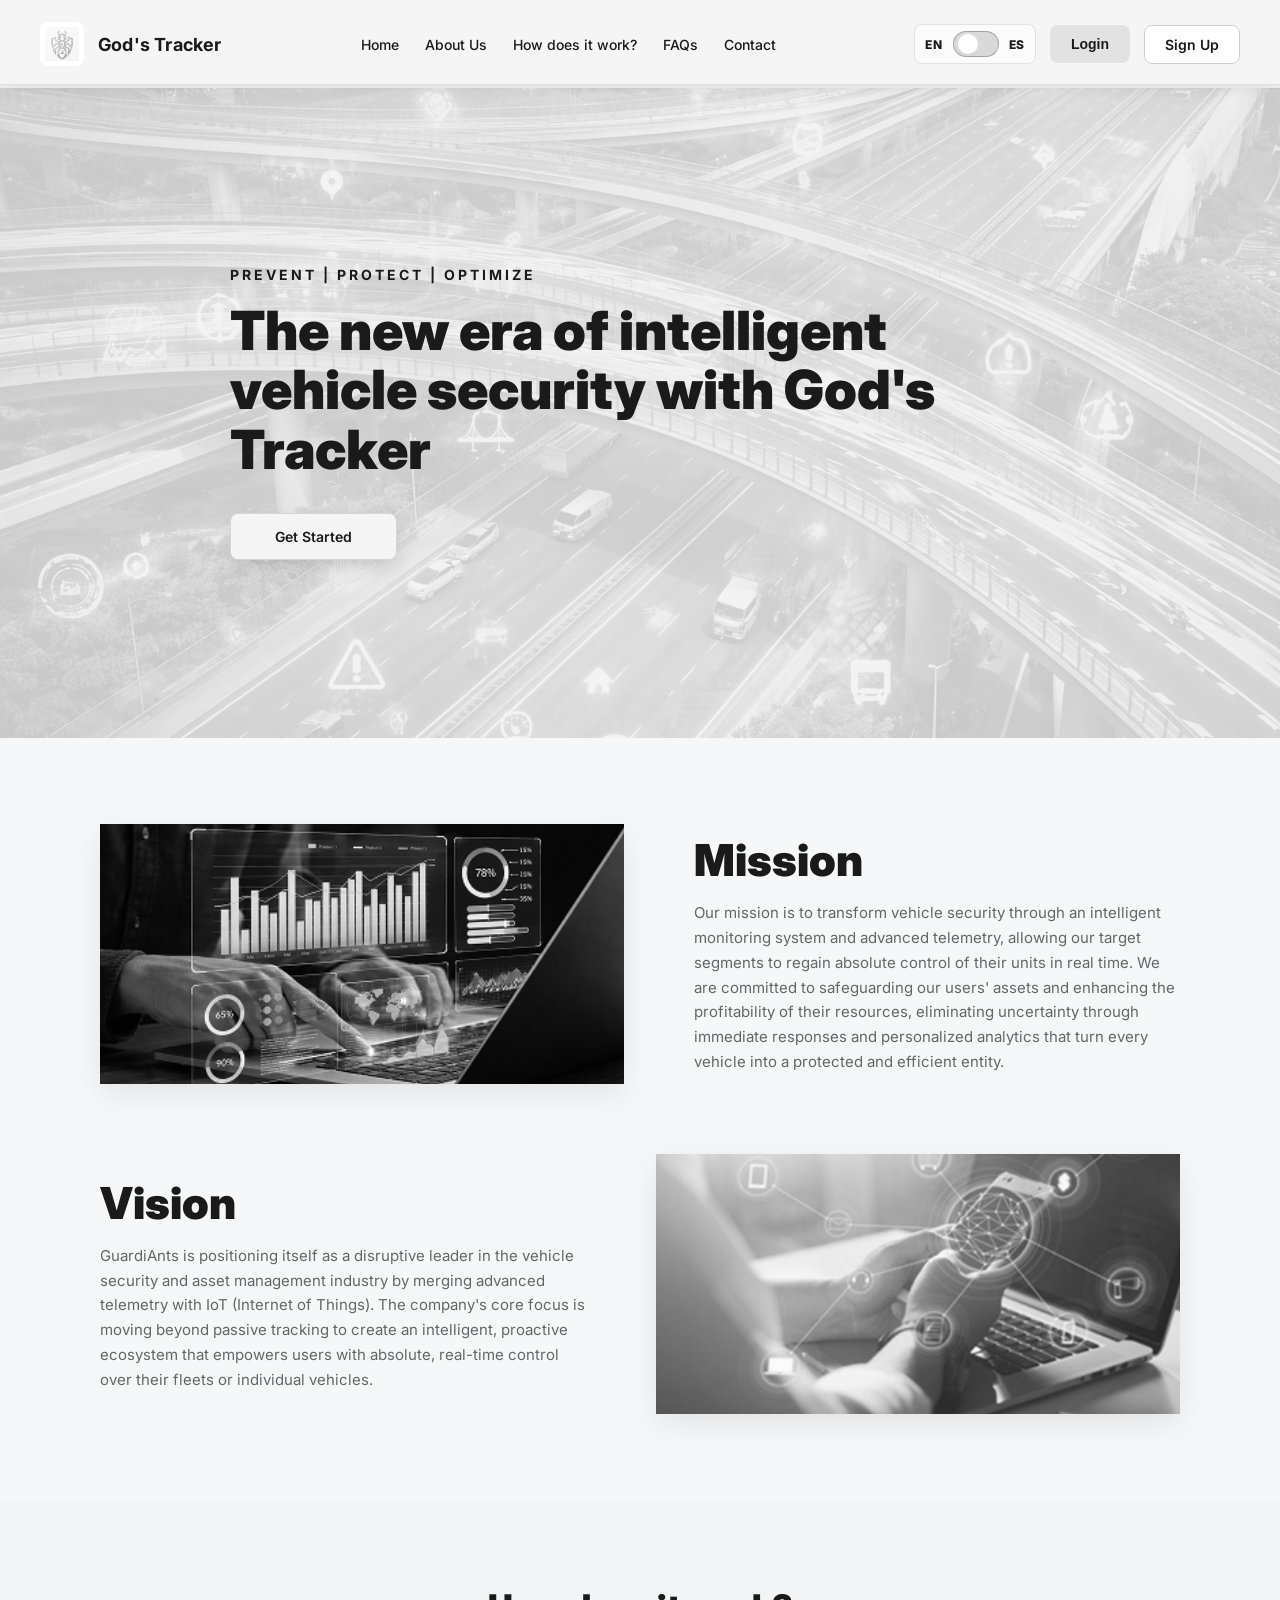
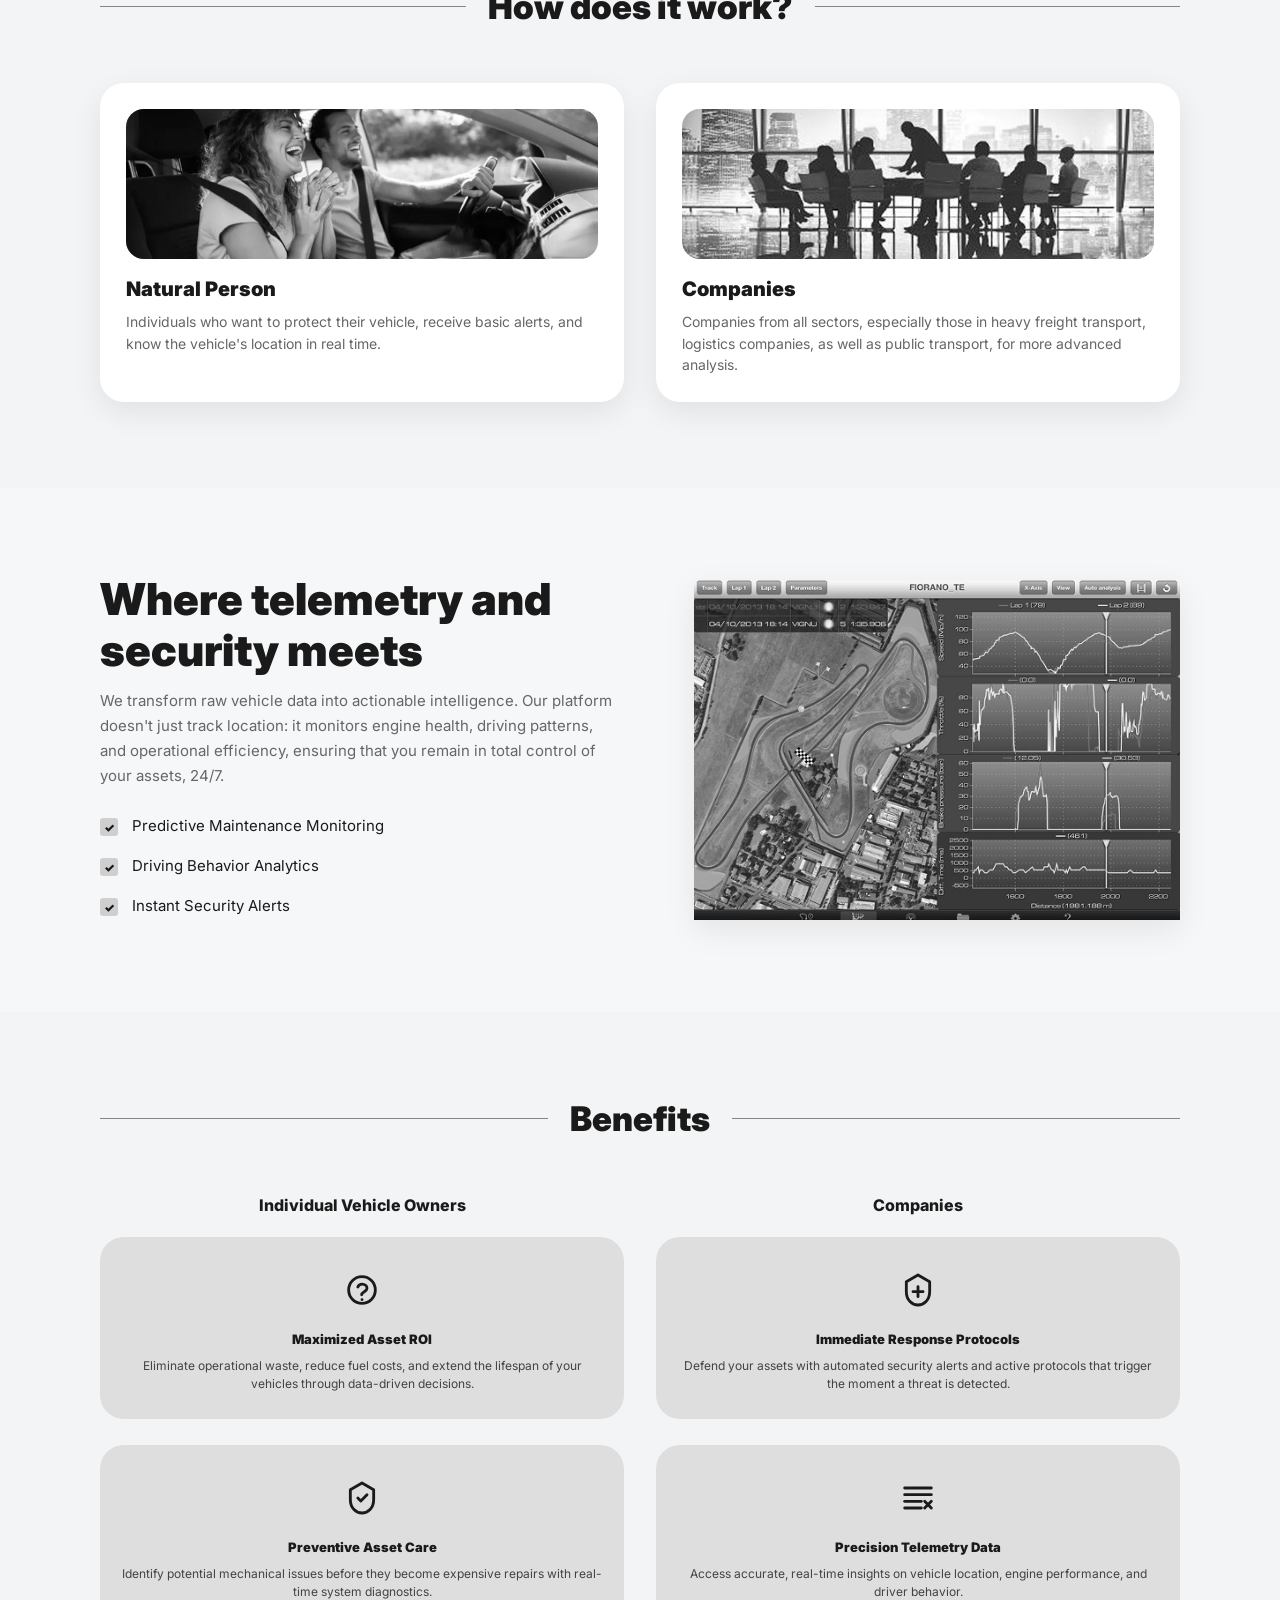
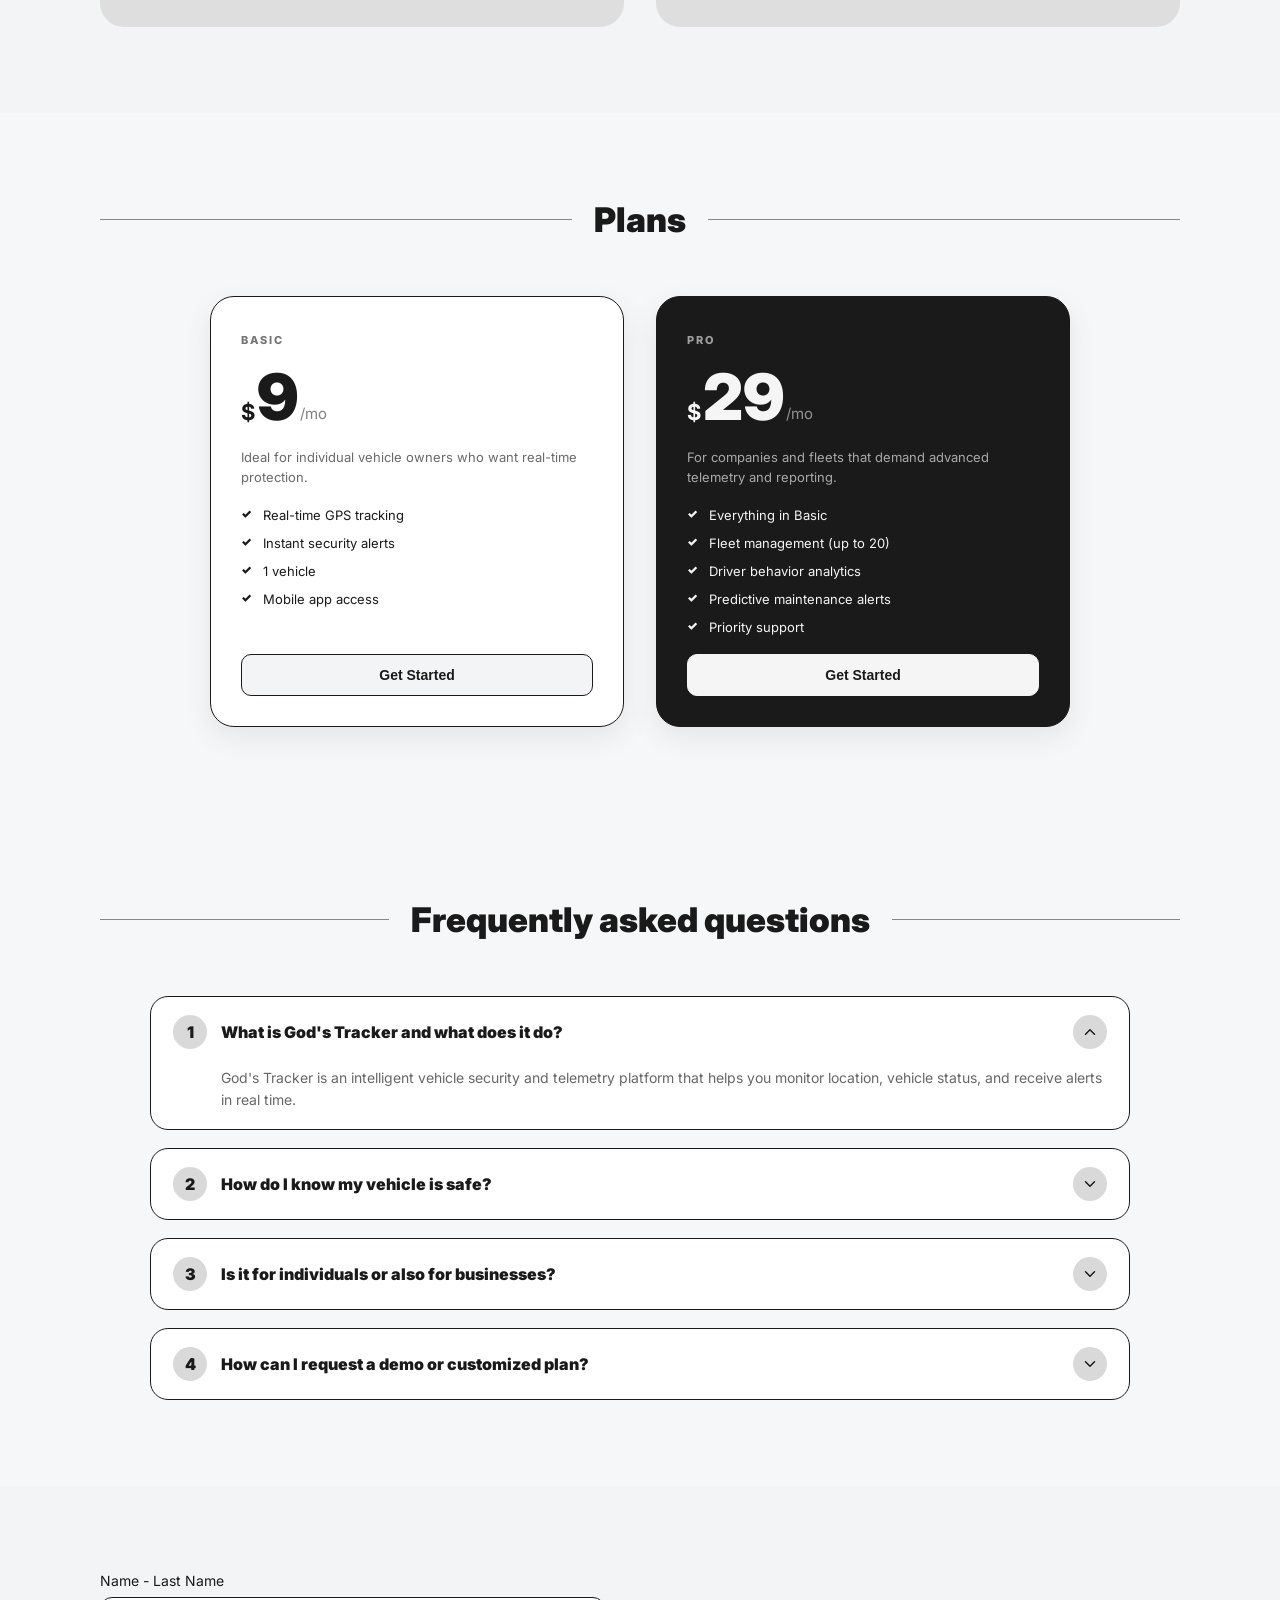
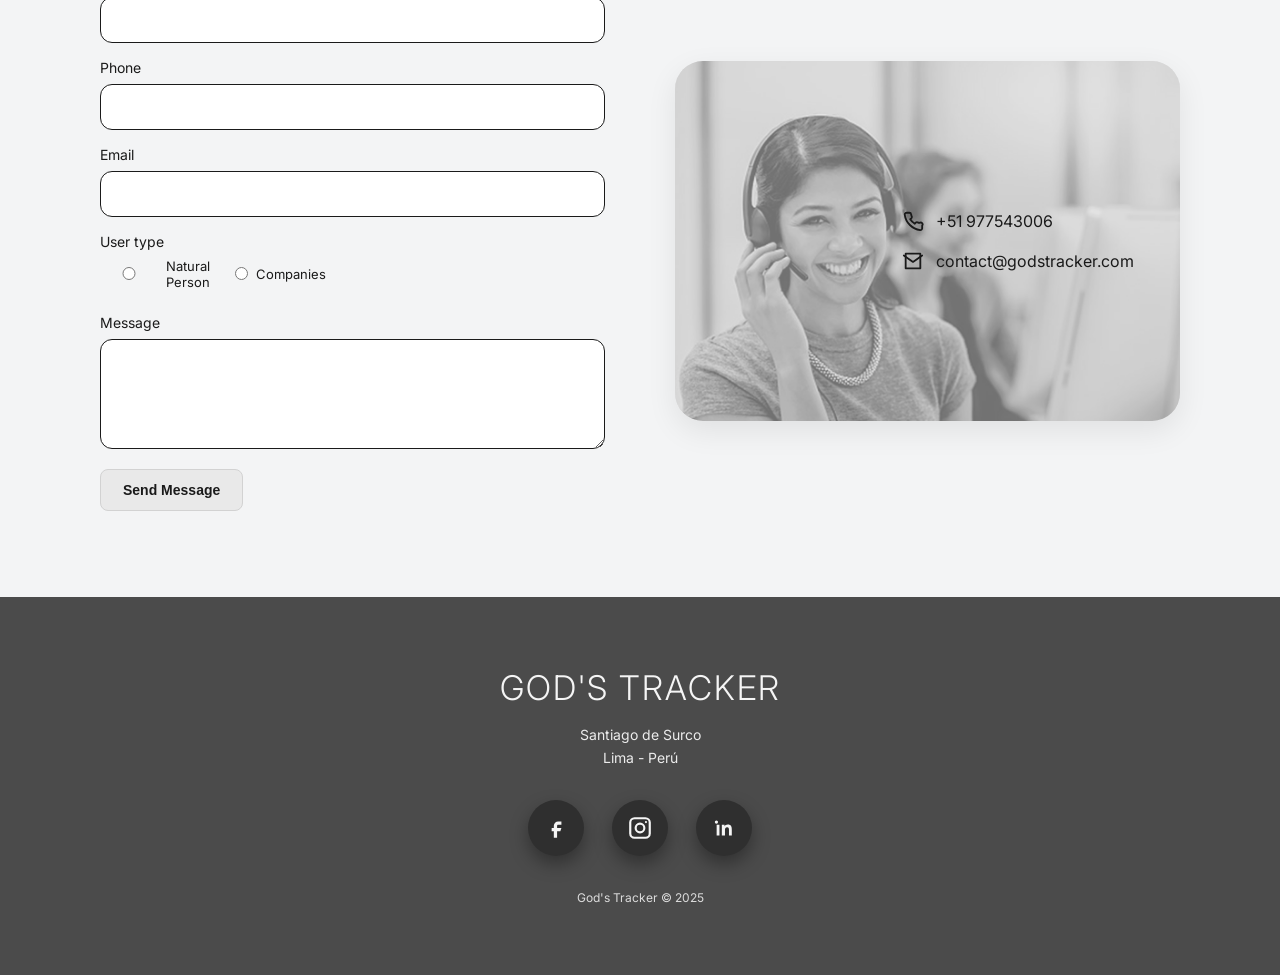
==== commit 5cd366f1: "Merge pull request #4 from upc-pre-202610-1asi0729-11896-guardiant/develop Develop" ====
--- a/index.html
+++ b/index.html
@@ -1,1289 +1,20 @@
 <!DOCTYPE html>
 <html lang="en">
-
 <head>
     <meta charset="UTF-8">
     <meta name="viewport" content="width=device-width, initial-scale=1.0">
     <link href="https://fonts.googleapis.com/css2?family=Inter:wght@300;400;500;600;700&display=swap" rel="stylesheet">
+    <link rel="stylesheet" href="style.css">
     <title>God's Tracker - Intelligent Vehicle Security</title>
-    <style>
-        :root {
-            --text: #1a1a1a;
-            --muted: #666;
-            --bg: #f3f4f5;
-            --panel: #fff;
-            --panel-muted: #dedede;
-            --border: #1a1a1a;
-            --shadow: 0 10px 30px rgba(0, 0, 0, 0.08);
-        }
-
-        * {
-            margin: 0;
-            padding: 0;
-            box-sizing: border-box;
-        }
-
-        html {
-            scroll-behavior: smooth;
-        }
-
-        body {
-            font-family: 'Inter', -apple-system, BlinkMacSystemFont, 'Segoe UI', Roboto, Oxygen, Ubuntu, Cantarell, sans-serif;
-            color: var(--text);
-            background-color: var(--bg);
-        }
-
-        a {
-            color: inherit;
-        }
-
-        .container {
-            max-width: 1200px;
-            margin: 0 auto;
-            padding: 0 60px;
-        }
-
-        section[id] {
-            scroll-margin-top: 96px;
-        }
-
-        /* Header fijo — siempre visible al hacer scroll */
-        .site-header {
-            position: fixed;
-            top: 0;
-            left: 0;
-            right: 0;
-            width: 100%;
-            z-index: 50;
-            background: rgba(245, 245, 245, 0.97);
-            border-bottom: 1.5px solid rgba(0, 0, 0, 0.09);
-            backdrop-filter: blur(8px);
-            box-shadow: 0 2px 16px rgba(0,0,0,0.10);
-        }
-
-        /* Compensa la altura del header fijo para que el contenido no quede tapado */
-        body {
-            padding-top: 88px;
-        }
-
-        .header-inner {
-            display: flex;
-            align-items: center;
-            justify-content: space-between;
-            gap: 28px;
-            padding: 22px 0 18px 0;
-            min-height: 80px;
-        }
-
-        .brand {
-            display: flex;
-            align-items: center;
-            gap: 14px;
-            text-decoration: none;
-            flex-shrink: 0;
-        }
-
-        .brand-mark {
-            width: 44px;
-            height: 44px;
-            background: #bdbdbd;
-            border-radius: 8px;
-            display: flex;
-            align-items: center;
-            justify-content: center;
-            overflow: hidden;
-        }
-
-        .brand-mark img {
-            width: 34px;
-            height: auto;
-            display: block;
-        }
-
-        .brand-name {
-            font-size: 18px;
-            font-weight: 700;
-            letter-spacing: 0.2px;
-        }
-
-        .site-nav {
-            display: flex;
-            gap: 26px;
-            align-items: center;
-            justify-content: center;
-            flex: 1;
-        }
-
-        .site-nav a {
-            text-decoration: none;
-            font-size: 14px;
-            font-weight: 500;
-            white-space: nowrap;
-        }
-
-        .site-nav a:hover {
-            opacity: 0.75;
-        }
-
-        .header-actions {
-            display: flex;
-            align-items: center;
-            gap: 14px;
-            flex-shrink: 0;
-        }
-
-        /* Overlay for mobile nav */
-        .nav-overlay {
-            display: none;
-            position: fixed;
-            top: 0; left: 0; right: 0; bottom: 0;
-            background: rgba(0,0,0,0.32);
-            z-index: 49;
-        }
-        .site-header.nav-open + .nav-overlay {
-            display: block;
-        }
-
-        .btn-menu {
-            display: none;
-        }
-
-        .lang-switch {
-            display: inline-flex;
-            align-items: center;
-            gap: 10px;
-            padding: 6px 10px;
-            border-radius: 8px;
-            background: rgba(255, 255, 255, 0.6);
-            border: 1px solid rgba(0, 0, 0, 0.1);
-        }
-
-        .lang-label {
-            font-size: 12px;
-            font-weight: 800;
-            letter-spacing: 0.6px;
-        }
-
-        .switch {
-            position: relative;
-            display: inline-block;
-            width: 46px;
-            height: 26px;
-            flex: 0 0 46px;
-        }
-
-        .switch input {
-            opacity: 0;
-            width: 0;
-            height: 0;
-        }
-
-        .slider {
-            position: absolute;
-            cursor: pointer;
-            top: 0;
-            left: 0;
-            right: 0;
-            bottom: 0;
-            background: #d9d9d9;
-            border: 1px solid rgba(0, 0, 0, 0.25);
-            transition: 0.2s;
-            border-radius: 999px;
-        }
-
-        .slider:before {
-            position: absolute;
-            content: "";
-            height: 20px;
-            width: 20px;
-            left: 3px;
-            top: 50%;
-            transform: translateY(-50%);
-            background: #fff;
-            border: 1px solid rgba(0, 0, 0, 0.15);
-            transition: 0.2s;
-            border-radius: 999px;
-        }
-
-        .switch input:checked + .slider:before {
-            transform: translate(20px, -50%);
-        }
-
-        .switch input:focus-visible + .slider {
-            outline: 2px solid rgba(0, 0, 0, 0.5);
-            outline-offset: 2px;
-        }
-
-        .btn {
-            display: inline-flex;
-            align-items: center;
-            justify-content: center;
-            padding: 10px 20px;
-            border-radius: 8px;
-            border: 1px solid transparent;
-            font-size: 14px;
-            font-weight: 600;
-            cursor: pointer;
-            text-decoration: none;
-            user-select: none;
-            transition: background-color 0.2s ease, transform 0.2s ease;
-        }
-
-        .btn:active {
-            transform: translateY(1px);
-        }
-
-        .btn-login {
-            background: #e2e2e2;
-            color: var(--text);
-        }
-
-        .btn-login:hover {
-            background: #d6d6d6;
-        }
-
-        .btn-signup {
-            background: #fff;
-            border-color: #d0d0d0;
-            color: var(--text);
-        }
-
-        .btn-signup:hover {
-            background: #f2f2f2;
-        }
-
-        /* Hero */
-        .hero {
-            min-height: 650px;
-            display: flex;
-            align-items: center;
-            background-color: #d9d9d9;
-            background-image: linear-gradient(rgba(245, 245, 245, 0.72), rgba(245, 245, 245, 0.72)), url('assets/hero-bg.png');
-            background-size: cover;
-            background-position: center;
-        }
-
-        .hero-inner {
-            padding: 110px 0;
-        }
-
-        .hero-tagline {
-            font-size: 14px;
-            font-weight: 700;
-            letter-spacing: 3px;
-        }
-
-        .hero-title {
-            margin-top: 18px;
-            margin-bottom: 34px;
-            font-size: 54px;
-            font-weight: 900;
-            line-height: 1.1;
-            max-width: 820px;
-        }
-
-        .btn-cta {
-            background: #f5f5f5;
-            border-color: #d6d6d6;
-            padding: 14px 44px;
-            box-shadow: 0 10px 20px rgba(0, 0, 0, 0.12);
-        }
-
-        .btn-cta:hover {
-            background: #ededed;
-        }
-
-        /* Sections */
-        .section {
-            padding: 86px 0;
-            background: var(--bg);
-        }
-
-        .section--white {
-            background: #f6f7f8;
-        }
-
-        .split {
-            display: grid;
-            grid-template-columns: 1.08fr 1fr;
-            gap: 70px;
-            align-items: center;
-        }
-
-        .split + .split {
-            margin-top: 70px;
-        }
-
-        .split--reverse {
-            grid-template-columns: 1fr 1.08fr;
-        }
-
-        .copy h2 {
-            font-size: 44px;
-            font-weight: 900;
-            margin-bottom: 14px;
-        }
-
-        .copy p {
-            font-size: 15px;
-            line-height: 1.65;
-            color: var(--muted);
-            max-width: 560px;
-        }
-
-        .media {
-            border-radius: 0px;
-            overflow: hidden;
-            background: #d3d3d3;
-            box-shadow: var(--shadow);
-            height: 260px;
-        }
-
-        .media--tall {
-            height: 340px;
-        }
-
-        .media img {
-            width: 100%;
-            height: 100%;
-            object-fit: cover;
-            display: block;
-            filter: grayscale(100%);
-        }
-
-        .section-heading {
-            display: flex;
-            align-items: center;
-            gap: 22px;
-            margin-bottom: 56px;
-        }
-
-        .section-heading::before,
-        .section-heading::after {
-            content: '';
-            flex: 1;
-            height: 1px;
-            background: rgba(0, 0, 0, 0.45);
-        }
-
-        .section-heading h2 {
-            font-size: 34px;
-            font-weight: 900;
-            text-align: center;
-        }
-
-        /* How does it work */
-        .how-grid {
-            display: grid;
-            grid-template-columns: repeat(2, 1fr);
-            gap: 32px;
-        }
-
-        .card {
-            background: var(--panel);
-            border-radius: 24px;
-            padding: 26px;
-            box-shadow: var(--shadow);
-        }
-
-        .card-image {
-            border-radius: 18px;
-            overflow: hidden;
-            background: #d3d3d3;
-            height: 150px;
-            margin-bottom: 18px;
-        }
-
-        .card-image img {
-            width: 100%;
-            height: 100%;
-            object-fit: cover;
-            display: block;
-            filter: grayscale(100%);
-        }
-
-        .card h3 {
-            font-size: 20px;
-            font-weight: 900;
-            margin-bottom: 10px;
-        }
-
-        .card p {
-            font-size: 14px;
-            color: var(--muted);
-            line-height: 1.55;
-        }
-
-        /* Telemetry */
-        .telemetry-copy h2 {
-            font-size: 44px;
-            font-weight: 900;
-            line-height: 1.15;
-            margin-bottom: 14px;
-            max-width: 520px;
-        }
-
-        .telemetry-copy p {
-            font-size: 15px;
-            line-height: 1.65;
-            color: var(--muted);
-            margin-bottom: 18px;
-            max-width: 520px;
-        }
-
-        .feature-list {
-            list-style: none;
-        }
-
-        .feature-list li {
-            display: flex;
-            gap: 14px;
-            align-items: flex-start;
-            padding: 10px 0;
-            font-size: 15px;
-            color: var(--text);
-        }
-
-        .feature-list li::before {
-            content: '✓';
-            width: 18px;
-            height: 18px;
-            border-radius: 3px;
-            background: #cfcfcf;
-            display: inline-flex;
-            align-items: center;
-            justify-content: center;
-            font-size: 12px;
-            font-weight: 900;
-            margin-top: 2px;
-            flex: 0 0 18px;
-        }
-
-        /* Benefits */
-        .benefits-columns {
-            display: grid;
-            grid-template-columns: repeat(2, 1fr);
-            gap: 32px;
-        }
-
-        .benefits-column h3 {
-            text-align: center;
-            font-size: 16px;
-            font-weight: 800;
-            margin-bottom: 22px;
-        }
-
-        .benefit-tile {
-            background: var(--panel-muted);
-            border-radius: 24px;
-            padding: 26px 22px;
-            text-align: center;
-        }
-
-        .benefit-tile + .benefit-tile {
-            margin-top: 26px;
-        }
-
-        .benefit-icon {
-            width: 54px;
-            height: 54px;
-            margin: 0 auto 14px;
-            display: flex;
-            align-items: center;
-            justify-content: center;
-            color: var(--text);
-        }
-
-        .benefit-icon svg {
-            width: 40px;
-            height: 40px;
-            display: block;
-        }
-
-        .benefit-title {
-            font-size: 13px;
-            font-weight: 900;
-            margin-bottom: 10px;
-        }
-
-        .benefit-text {
-            font-size: 12px;
-            line-height: 1.5;
-            color: rgba(0, 0, 0, 0.7);
-        }
-
-        /* =============================================
-           PRICING SECTION
-           ============================================= */
-        .pricing-grid {
-            display: grid;
-            grid-template-columns: repeat(2, 1fr);
-            gap: 32px;
-            max-width: 860px;
-            margin: 0 auto;
-        }
-
-        .pricing-card {
-            background: var(--panel);
-            border: 1.5px solid var(--border);
-            border-radius: 24px;
-            padding: 36px 30px 30px;
-            display: flex;
-            flex-direction: column;
-            gap: 18px;
-            box-shadow: var(--shadow);
-            transition: transform 0.2s ease, box-shadow 0.2s ease;
-        }
-
-        .pricing-card:hover {
-            transform: translateY(-4px);
-            box-shadow: 0 18px 40px rgba(0, 0, 0, 0.12);
-        }
-
-        .pricing-card--featured {
-            background: var(--text);
-            color: #f5f5f5;
-            border-color: var(--text);
-        }
-
-        .pricing-badge {
-            font-size: 11px;
-            font-weight: 800;
-            letter-spacing: 2px;
-            text-transform: uppercase;
-            opacity: 0.6;
-        }
-
-        .pricing-price {
-            display: flex;
-            align-items: flex-end;
-            gap: 2px;
-            line-height: 1;
-        }
-
-        .pricing-currency {
-            font-size: 22px;
-            font-weight: 700;
-            margin-bottom: 6px;
-        }
-
-        .pricing-amount {
-            font-size: 64px;
-            font-weight: 900;
-            line-height: 1;
-        }
-
-        .pricing-period {
-            font-size: 15px;
-            opacity: 0.55;
-            margin-bottom: 8px;
-        }
-
-        .pricing-desc {
-            font-size: 13px;
-            line-height: 1.55;
-            opacity: 0.65;
-            margin: 0;
-        }
-
-        .pricing-features {
-            list-style: none;
-            display: flex;
-            flex-direction: column;
-            gap: 10px;
-            flex: 1;
-        }
-
-        .pricing-features li {
-            font-size: 13px;
-            padding-left: 22px;
-            position: relative;
-            line-height: 1.4;
-        }
-
-        .pricing-features li::before {
-            content: '✓';
-            position: absolute;
-            left: 0;
-            font-weight: 900;
-            font-size: 12px;
-        }
-
-        .btn-pricing {
-            background: var(--bg);
-            border: 1.5px solid var(--border);
-            color: var(--text);
-            padding: 12px 20px;
-            border-radius: 10px;
-            font-size: 14px;
-            font-weight: 700;
-            cursor: pointer;
-            text-align: center;
-            transition: background 0.2s ease, transform 0.15s ease;
-            margin-top: auto;
-            text-decoration: none;
-            display: inline-flex;
-            align-items: center;
-            justify-content: center;
-        }
-
-        .btn-pricing:hover {
-            background: #e2e2e2;
-        }
-
-        .btn-pricing:active {
-            transform: translateY(1px);
-        }
-
-        .btn-pricing--dark {
-            background: #f5f5f5;
-            border-color: #f5f5f5;
-            color: #1a1a1a;
-        }
-
-        .btn-pricing--dark:hover {
-            background: #e0e0e0;
-        }
-
-        /* =============================================
-           LOGIN MODAL
-           ============================================= */
-        .modal-overlay {
-            position: fixed;
-            inset: 0;
-            background: rgba(0, 0, 0, 0.45);
-            z-index: 200;
-            display: flex;
-            align-items: center;
-            justify-content: center;
-            padding: 20px;
-            backdrop-filter: blur(4px);
-            animation: modalFadeIn 0.18s ease;
-        }
-
-        .modal-overlay[hidden] {
-            display: none;
-        }
-
-        @keyframes modalFadeIn {
-            from { opacity: 0; }
-            to   { opacity: 1; }
-        }
-
-        .modal-box {
-            background: var(--panel);
-            border: 1.5px solid var(--border);
-            border-radius: 24px;
-            padding: 40px 36px 36px;
-            width: 100%;
-            max-width: 420px;
-            position: relative;
-            box-shadow: 0 24px 60px rgba(0, 0, 0, 0.2);
-            animation: modalSlideUp 0.2s ease;
-        }
-
-        @keyframes modalSlideUp {
-            from { transform: translateY(16px); opacity: 0; }
-            to   { transform: translateY(0);    opacity: 1; }
-        }
-
-        .modal-close {
-            position: absolute;
-            top: 16px;
-            right: 20px;
-            background: none;
-            border: none;
-            font-size: 24px;
-            cursor: pointer;
-            color: var(--muted);
-            line-height: 1;
-            padding: 4px 8px;
-            border-radius: 6px;
-            transition: background 0.15s;
-        }
-
-        .modal-close:hover {
-            background: var(--bg);
-            color: var(--text);
-        }
-
-        .modal-title {
-            font-size: 24px;
-            font-weight: 900;
-            margin-bottom: 22px;
-        }
-
-        .modal-tabs {
-            display: flex;
-            gap: 8px;
-            margin-bottom: 24px;
-            background: var(--bg);
-            border-radius: 10px;
-            padding: 4px;
-        }
-
-        .modal-tab {
-            flex: 1;
-            padding: 9px 14px;
-            border: none;
-            background: transparent;
-            border-radius: 8px;
-            font-size: 13px;
-            font-weight: 600;
-            cursor: pointer;
-            color: var(--muted);
-            transition: background 0.15s, color 0.15s;
-        }
-
-        .modal-tab--active {
-            background: var(--panel);
-            color: var(--text);
-            box-shadow: 0 2px 8px rgba(0, 0, 0, 0.09);
-        }
-
-        .modal-field {
-            margin-bottom: 14px;
-        }
-
-        .modal-field label {
-            display: block;
-            font-size: 13px;
-            font-weight: 600;
-            margin-bottom: 6px;
-        }
-
-        .modal-field input {
-            width: 100%;
-            padding: 12px 14px;
-            border: 1.5px solid #d0d0d0;
-            border-radius: 10px;
-            font-size: 14px;
-            font-family: inherit;
-            background: #fff;
-            outline: none;
-            transition: border-color 0.15s;
-        }
-
-        .modal-field input:focus {
-            border-color: var(--border);
-        }
-
-        .modal-field input.input-error {
-            border-color: #c0392b;
-        }
-
-        .modal-error {
-            background: #fde8e8;
-            border: 1px solid #f5c6c6;
-            border-radius: 10px;
-            color: #c0392b;
-            font-size: 13px;
-            padding: 10px 14px;
-            margin-bottom: 14px;
-        }
-
-        .modal-error[hidden] {
-            display: none;
-        }
-
-        .btn-login-submit {
-            width: 100%;
-            margin-top: 8px;
-            padding: 13px 20px;
-            background: var(--text);
-            color: #f5f5f5;
-            border: none;
-            border-radius: 10px;
-            font-size: 15px;
-            font-weight: 700;
-            cursor: pointer;
-            transition: opacity 0.2s, transform 0.15s;
-            font-family: inherit;
-        }
-
-        .btn-login-submit:hover {
-            opacity: 0.88;
-        }
-
-        .btn-login-submit:active {
-            transform: translateY(1px);
-        }
-
-        /* FAQ */
-        .faq-list {
-            max-width: 980px;
-            margin: 0 auto;
-            display: flex;
-            flex-direction: column;
-            gap: 18px;
-        }
-
-        details.faq-item {
-            border: 1px solid var(--border);
-            border-radius: 18px;
-            background: #fff;
-            overflow: hidden;
-        }
-
-        details.faq-item summary {
-            list-style: none;
-            cursor: pointer;
-            padding: 18px 22px;
-            display: flex;
-            align-items: center;
-            gap: 14px;
-        }
-
-        details.faq-item summary::-webkit-details-marker {
-            display: none;
-        }
-
-        .faq-number {
-            width: 34px;
-            height: 34px;
-            border-radius: 999px;
-            background: #d9d9d9;
-            display: flex;
-            align-items: center;
-            justify-content: center;
-            font-weight: 900;
-            flex: 0 0 34px;
-        }
-
-        .faq-question {
-            font-weight: 900;
-            font-size: 16px;
-            flex: 1;
-        }
-
-        .faq-chevron {
-            width: 34px;
-            height: 34px;
-            border-radius: 999px;
-            background: #d9d9d9;
-            display: flex;
-            align-items: center;
-            justify-content: center;
-            flex: 0 0 34px;
-        }
-
-        .faq-chevron svg {
-            width: 18px;
-            height: 18px;
-            display: block;
-            transition: transform 0.2s ease;
-        }
-
-        details.faq-item[open] .faq-chevron svg {
-            transform: rotate(180deg);
-        }
-
-        .faq-answer {
-            padding: 0 22px 18px 70px;
-            color: var(--muted);
-            font-size: 14px;
-            line-height: 1.55;
-        }
-
-        /* Contact */
-        .contact-grid {
-            display: grid;
-            grid-template-columns: 1fr 1fr;
-            align-items: center;
-            gap: 70px;
-        }
-
-        .contact-form {
-            max-width: 520px;
-        }
-
-        .field {
-            margin-bottom: 16px;
-        }
-
-        .field label,
-        .field .field-label {
-            display: block;
-            font-size: 14px;
-            margin-bottom: 8px;
-        }
-
-        .field input,
-        .field textarea {
-            width: 100%;
-            padding: 14px 16px;
-            border: 1.5px solid var(--border);
-            border-radius: 12px;
-            background: #fff;
-            font-size: 14px;
-            outline: none;
-        }
-
-        .field textarea {
-            min-height: 110px;
-            resize: vertical;
-        }
-
-        .radio-group {
-            display: flex;
-            gap: 22px;
-            align-items: center;
-            flex-wrap: wrap;
-        }
-
-        .radio-group label {
-            display: inline-flex;
-            align-items: center;
-            gap: 8px;
-            font-size: 13px;
-        }
-
-        .btn-send {
-            background: #e9e9e9;
-            border-color: #d2d2d2;
-            color: var(--text);
-            padding: 12px 22px;
-        }
-
-        .btn-send:hover {
-            background: #dedede;
-        }
-
-        .contact-card {
-            position: relative;
-            border-radius: 28px;
-            overflow: hidden;
-            background: #d3d3d3;
-            height: 360px;
-            box-shadow: var(--shadow);
-        }
-
-        .contact-card img {
-            width: 100%;
-            height: 100%;
-            object-fit: cover;
-            display: block;
-            filter: grayscale(100%);
-            opacity: 0.92;
-        }
-
-        .contact-meta {
-            position: absolute;
-            right: 46px;
-            top: 50%;
-            transform: translateY(-50%);
-            display: flex;
-            flex-direction: column;
-            gap: 18px;
-            align-items: flex-start;
-        }
-
-        .meta-item {
-            display: flex;
-            align-items: center;
-            gap: 12px;
-            color: var(--text);
-        }
-
-        .meta-item a {
-            text-decoration: none;
-            font-size: 16px;
-        }
-
-        .meta-item a:hover {
-            text-decoration: underline;
-        }
-
-        .meta-icon {
-            width: 22px;
-            height: 22px;
-            display: inline-flex;
-            align-items: center;
-            justify-content: center;
-            flex: 0 0 22px;
-        }
-
-        .meta-icon svg {
-            width: 22px;
-            height: 22px;
-            display: block;
-        }
-
-        /* Footer */
-        .site-footer {
-            background: #4b4b4b;
-            color: #f5f5f5;
-            padding: 70px 0;
-            text-align: center;
-        }
-
-        .footer-brand {
-            font-size: 34px;
-            letter-spacing: 2px;
-            font-weight: 300;
-            margin-bottom: 18px;
-        }
-
-        .footer-location {
-            font-size: 14px;
-            opacity: 0.95;
-            margin: 6px 0;
-        }
-
-        .footer-social {
-            display: flex;
-            justify-content: center;
-            gap: 28px;
-            margin: 34px 0;
-        }
-
-        .footer-social a {
-            width: 56px;
-            height: 56px;
-            border-radius: 999px;
-            background: #2f2f2f;
-            display: inline-flex;
-            align-items: center;
-            justify-content: center;
-            color: #f5f5f5;
-            text-decoration: none;
-            box-shadow: 0 8px 18px rgba(0, 0, 0, 0.35);
-        }
-
-        .footer-social a:hover {
-            opacity: 0.9;
-        }
-
-        .footer-social svg {
-            width: 26px;
-            height: 26px;
-            display: block;
-        }
-
-        .footer-rights {
-            font-size: 12px;
-            opacity: 0.85;
-            margin-top: 10px;
-        }
-
-        /* =============================================
-           RESPONSIVE — 980px (tablets y abajo)
-           ============================================= */
-        @media (max-width: 980px) {
-            body {
-                padding-top: 92px;
-            }
-            .header-inner {
-                gap: 0;
-                min-height: 84px;
-                padding: 22px 0 18px 0;
-            }
-            .site-header {
-                box-shadow: 0 4px 22px rgba(0,0,0,0.16);
-                border-bottom: 2px solid #e0e0e0;
-                margin-bottom: 12px;
-            }
-            .brand-mark { width: 44px; height: 44px; }
-            .brand-name { font-size: 17px; }
-            .btn-menu { min-width: 52px; min-height: 52px; font-size: 20px; padding: 12px 22px; }
-            .lang-switch { min-height: 48px; font-size: 15px; }
-            .btn-login, .btn-signup { min-height: 48px; font-size: 16px; padding: 12px 18px; }
-            .header-actions { gap: 12px; }
-
-            /* ── Secciones split: pasan a una sola columna ── */
-            .split,
-            .split.split--reverse {
-                grid-template-columns: 1fr;
-                gap: 32px;
-            }
-
-            /* En split--reverse el texto sube antes de la imagen */
-            .split.split--reverse .copy {
-                order: -1;
-            }
-
-            .split + .split {
-                margin-top: 40px;
-            }
-
-            .contact-grid {
-                grid-template-columns: 1fr;
-                gap: 30px;
-            }
-
-            .copy h2,
-            .telemetry-copy h2 {
-                font-size: 34px;
-            }
-
-            .how-grid {
-                grid-template-columns: 1fr;
-            }
-
-            .benefits-columns {
-                grid-template-columns: 1fr;
-            }
-
-            .contact-meta {
-                right: 18px;
-            }
-        }
-
-        /* =============================================
-           RESPONSIVE — 720px (móviles grandes)
-           ============================================= */
-        @media (max-width: 720px) {
-            html, body { overflow-x: hidden; }
-
-            .header-inner {
-                justify-content: space-between;
-                gap: 0;
-            }
-
-            .brand-name { font-size: 16px; }
-
-            .btn-menu {
-                display: inline-flex;
-                z-index: 51;
-            }
-
-            .site-nav {
-                display: flex;
-                flex-direction: column;
-                position: fixed;
-                top: 0;
-                right: -100vw;
-                width: 80vw;
-                max-width: 340px;
-                height: 100vh;
-                background: #fff;
-                box-shadow: -2px 0 16px rgba(0,0,0,0.13);
-                padding: 90px 28px 28px 28px;
-                gap: 28px;
-                align-items: flex-start;
-                transition: right 0.25s cubic-bezier(.4,0,.2,1);
-                z-index: 50;
-            }
-            .site-header.nav-open .site-nav { right: 0; }
-            .site-header:not(.nav-open) .site-nav { pointer-events: none; }
-
-            .site-nav a {
-                font-size: 18px;
-                padding: 12px 0;
-                width: 100%;
-                border-radius: 8px;
-                text-align: left;
-            }
-            .site-nav a:active { background: #f3f3f3; }
-
-            .brand { gap: 8px; }
-            .brand-mark { width: 36px; height: 36px; }
-            .brand-name { font-size: 15px; }
-
-            .header-actions { gap: 8px; }
-            .lang-switch { padding: 4px 8px; }
-
-            .btn { padding: 10px 12px; font-size: 14px; }
-            .btn-login, .btn-signup { min-width: 80px; }
-
-            .btn-menu {
-                position: relative;
-                background: #fff;
-                border: 1.5px solid #d0d0d0;
-                border-radius: 8px;
-                font-size: 16px;
-                font-weight: 700;
-                padding: 8px 18px;
-                margin-left: 6px;
-            }
-            .btn-menu:active { background: #f3f3f3; }
-
-            .site-header { z-index: 52; }
-            .nav-overlay { display: none; }
-            .site-header.nav-open + .nav-overlay { display: block; }
-
-            .header-actions { order: 2; gap: 10px; flex-wrap: wrap; }
-            .btn { padding: 10px 14px; font-size: 13px; }
-
-            .hero { min-height: 520px; }
-            .hero-inner { padding: 70px 0; }
-            .hero-tagline { letter-spacing: 2px; font-size: 12px; }
-            .hero-title { font-size: 34px; margin-bottom: 22px; }
-            .btn-cta { padding: 12px 26px; }
-
-            .section { padding: 64px 0; }
-
-            .section-heading { gap: 14px; margin-bottom: 40px; }
-            .section-heading h2 { font-size: 28px; }
-
-            .copy h2, .telemetry-copy h2 { font-size: 30px; }
-            .copy p, .telemetry-copy p { max-width: none; }
-
-            .media { height: 220px; }
-            .media--tall { height: 260px; }
-
-            .pricing-grid {
-                grid-template-columns: 1fr;
-            }
-            .modal-box {
-                padding: 32px 22px 28px;
-            }
-
-            details.faq-item summary { padding: 16px 16px; }
-            .faq-answer { padding: 0 16px 16px 16px; }
-
-            .contact-card { height: 320px; }
-            .contact-form { max-width: none; }
-
-            .contact-meta {
-                position: static;
-                transform: none;
-                padding: 14px;
-                margin: 14px;
-                border-radius: 18px;
-                background: rgba(245, 245, 245, 0.92);
-            }
-            .meta-item a { font-size: 14px; }
-
-            .footer-social { flex-wrap: wrap; gap: 14px; }
-        }
-
-        /* =============================================
-           RESPONSIVE — 480px (móviles pequeños)
-           ============================================= */
-        @media (max-width: 480px) {
-            body {
-                padding-top: 80px;
-            }
-            .container { padding: 0 16px; }
-
-            section[id] { scroll-margin-top: 170px; }
-
-            .hero { min-height: 460px; }
-            .hero-inner { padding: 60px 0; }
-            .hero-title { font-size: 28px; }
-
-            .copy h2, .telemetry-copy h2 { font-size: 26px; }
-
-            .copy p,
-            .telemetry-copy p,
-            .feature-list li { font-size: 14px; }
-
-            .card { padding: 22px; }
-
-            .footer-brand { font-size: 28px; }
-            .footer-social a { width: 48px; height: 48px; }
-        }
-    </style>
 </head>
 
 <body>
 <header class="site-header">
     <div class="container header-inner">
         <a class="brand" href="#home" aria-label="God's Tracker">
-                <span class="brand-mark">
-                    <img src="logo guardiants - short.png" alt="">
-                </span>
+            <span class="brand-mark">
+                <img src="logo guardiants - short.png" alt="God's Tracker Logo">
+            </span>
             <span class="brand-name">God's Tracker</span>
         </a>
 
@@ -1399,7 +130,6 @@
             <div class="benefits-columns">
                 <div class="benefits-column">
                     <h3 data-i18n="benefits.columns.0.title">Individual Vehicle Owners</h3>
-
                     <div class="benefit-tile">
                         <div class="benefit-icon" aria-hidden="true">
                             <svg viewBox="0 0 24 24" fill="none" stroke="currentColor" stroke-width="1.7" stroke-linecap="round" stroke-linejoin="round">
@@ -1426,7 +156,6 @@
 
                 <div class="benefits-column">
                     <h3 data-i18n="benefits.columns.1.title">Companies</h3>
-
                     <div class="benefit-tile">
                         <div class="benefit-icon" aria-hidden="true">
                             <svg viewBox="0 0 24 24" fill="none" stroke="currentColor" stroke-width="1.7" stroke-linecap="round" stroke-linejoin="round">
@@ -1464,7 +193,6 @@
                 <h2 data-i18n="pricing.title">Plans</h2>
             </div>
             <div class="pricing-grid">
-
                 <div class="pricing-card">
                     <div class="pricing-badge" data-i18n="pricing.basic.badge">Basic</div>
                     <div class="pricing-price">
@@ -1472,9 +200,7 @@
                         <span class="pricing-amount" data-i18n="pricing.basic.price">9</span>
                         <span class="pricing-period" data-i18n="pricing.basic.period">/mo</span>
                     </div>
-                    <p class="pricing-desc" data-i18n="pricing.basic.desc">
-                        Ideal for individual vehicle owners who want real-time protection.
-                    </p>
+                    <p class="pricing-desc" data-i18n="pricing.basic.desc">Ideal for individual vehicle owners who want real-time protection.</p>
                     <ul class="pricing-features">
                         <li data-i18n="pricing.basic.f1">Real-time GPS tracking</li>
                         <li data-i18n="pricing.basic.f2">Instant security alerts</li>
@@ -1491,9 +217,7 @@
                         <span class="pricing-amount" data-i18n="pricing.pro.price">29</span>
                         <span class="pricing-period" data-i18n="pricing.pro.period">/mo</span>
                     </div>
-                    <p class="pricing-desc" data-i18n="pricing.pro.desc">
-                        For companies and fleets that demand advanced telemetry and reporting.
-                    </p>
+                    <p class="pricing-desc" data-i18n="pricing.pro.desc">For companies and fleets that demand advanced telemetry and reporting.</p>
                     <ul class="pricing-features">
                         <li data-i18n="pricing.pro.f1">Everything in Basic</li>
                         <li data-i18n="pricing.pro.f2">Fleet management (up to 20)</li>
@@ -1503,7 +227,6 @@
                     </ul>
                     <button class="btn btn-pricing btn-pricing--dark" data-i18n="pricing.cta" data-plan="pro">Get Started</button>
                 </div>
-
             </div>
         </div>
     </section>
@@ -1520,10 +243,10 @@
                         <span class="faq-number">1</span>
                         <span class="faq-question" data-i18n="faq.items.0.question">What is God's Tracker?</span>
                         <span class="faq-chevron" aria-hidden="true">
-                                <svg viewBox="0 0 24 24" fill="none" stroke="currentColor" stroke-width="2" stroke-linecap="round" stroke-linejoin="round">
-                                    <path d="M6 9l6 6 6-6"></path>
-                                </svg>
-                            </span>
+                            <svg viewBox="0 0 24 24" fill="none" stroke="currentColor" stroke-width="2" stroke-linecap="round" stroke-linejoin="round">
+                                <path d="M6 9l6 6 6-6"></path>
+                            </svg>
+                        </span>
                     </summary>
                     <div class="faq-answer" data-i18n="faq.items.0.answer">A revolutionary app made to transform vehicle security through an intelligent monitoring system and advanced telemetry.</div>
                 </details>
@@ -1533,10 +256,10 @@
                         <span class="faq-number">2</span>
                         <span class="faq-question" data-i18n="faq.items.1.question">What is God's Tracker?</span>
                         <span class="faq-chevron" aria-hidden="true">
-                                <svg viewBox="0 0 24 24" fill="none" stroke="currentColor" stroke-width="2" stroke-linecap="round" stroke-linejoin="round">
-                                    <path d="M6 9l6 6 6-6"></path>
-                                </svg>
-                            </span>
+                            <svg viewBox="0 0 24 24" fill="none" stroke="currentColor" stroke-width="2" stroke-linecap="round" stroke-linejoin="round">
+                                <path d="M6 9l6 6 6-6"></path>
+                            </svg>
+                        </span>
                     </summary>
                     <div class="faq-answer" data-i18n="faq.items.1.answer">God's Tracker provides real-time alerts, location visibility, and telemetry insights to keep you in control.</div>
                 </details>
@@ -1546,10 +269,10 @@
                         <span class="faq-number">3</span>
                         <span class="faq-question" data-i18n="faq.items.2.question">What is God's Tracker?</span>
                         <span class="faq-chevron" aria-hidden="true">
-                                <svg viewBox="0 0 24 24" fill="none" stroke="currentColor" stroke-width="2" stroke-linecap="round" stroke-linejoin="round">
-                                    <path d="M6 9l6 6 6-6"></path>
-                                </svg>
-                            </span>
+                            <svg viewBox="0 0 24 24" fill="none" stroke="currentColor" stroke-width="2" stroke-linecap="round" stroke-linejoin="round">
+                                <path d="M6 9l6 6 6-6"></path>
+                            </svg>
+                        </span>
                     </summary>
                     <div class="faq-answer" data-i18n="faq.items.2.answer">Designed for individuals, companies, and public-sector use cases that require reliable monitoring.</div>
                 </details>
@@ -1559,10 +282,10 @@
                         <span class="faq-number">4</span>
                         <span class="faq-question" data-i18n="faq.items.3.question">What is God's Tracker?</span>
                         <span class="faq-chevron" aria-hidden="true">
-                                <svg viewBox="0 0 24 24" fill="none" stroke="currentColor" stroke-width="2" stroke-linecap="round" stroke-linejoin="round">
-                                    <path d="M6 9l6 6 6-6"></path>
-                                </svg>
-                            </span>
+                            <svg viewBox="0 0 24 24" fill="none" stroke="currentColor" stroke-width="2" stroke-linecap="round" stroke-linejoin="round">
+                                <path d="M6 9l6 6 6-6"></path>
+                            </svg>
+                        </span>
                     </summary>
                     <div class="faq-answer" data-i18n="faq.items.3.answer">If you need a tailored deployment, contact us and we can help you plan the right setup.</div>
                 </details>
@@ -1615,21 +338,21 @@
                     <img src="assets/contact.png" alt="Contact" loading="lazy" onerror="this.style.display='none'">
                     <div class="contact-meta">
                         <div class="meta-item">
-                                <span class="meta-icon" aria-hidden="true">
-                                    <svg viewBox="0 0 24 24" fill="none" stroke="currentColor" stroke-width="2" stroke-linecap="round" stroke-linejoin="round">
-                                        <path d="M22 16.9v3a2 2 0 0 1-2.2 2A19.7 19.7 0 0 1 3 5.2 2 2 0 0 1 5 3h3a2 2 0 0 1 2 1.7c.1.8.3 1.6.6 2.3a2 2 0 0 1-.5 2.1L9 10a16 16 0 0 0 5 5l.9-1.1a2 2 0 0 1 2.1-.5c.7.3 1.5.5 2.3.6A2 2 0 0 1 22 16.9z"></path>
-                                    </svg>
-                                </span>
+                            <span class="meta-icon" aria-hidden="true">
+                                <svg viewBox="0 0 24 24" fill="none" stroke="currentColor" stroke-width="2" stroke-linecap="round" stroke-linejoin="round">
+                                    <path d="M22 16.9v3a2 2 0 0 1-2.2 2A19.7 19.7 0 0 1 3 5.2 2 2 0 0 1 5 3h3a2 2 0 0 1 2 1.7c.1.8.3 1.6.6 2.3a2 2 0 0 1-.5 2.1L9 10a16 16 0 0 0 5 5l.9-1.1a2 2 0 0 1 2.1-.5c.7.3 1.5.5 2.3.6A2 2 0 0 1 22 16.9z"></path>
+                                </svg>
+                            </span>
                             <a href="tel:+51977543006" data-i18n="contact.info.phone">+51 977543006</a>
                         </div>
 
                         <div class="meta-item">
-                                <span class="meta-icon" aria-hidden="true">
-                                    <svg viewBox="0 0 24 24" fill="none" stroke="currentColor" stroke-width="2" stroke-linecap="round" stroke-linejoin="round">
-                                        <path d="M4 4h16v16H4z"></path>
-                                        <path d="M22 6 12 13 2 6"></path>
-                                    </svg>
-                                </span>
+                            <span class="meta-icon" aria-hidden="true">
+                                <svg viewBox="0 0 24 24" fill="none" stroke="currentColor" stroke-width="2" stroke-linecap="round" stroke-linejoin="round">
+                                    <path d="M4 4h16v16H4z"></path>
+                                    <path d="M22 6 12 13 2 6"></path>
+                                </svg>
+                            </span>
                             <a href="mailto:contact@godstracker.com" data-i18n="contact.info.email">contact@godstracker.com</a>
                         </div>
                     </div>
@@ -1646,19 +369,19 @@
         <div class="footer-location" data-i18n="footer.location2">Lima - Perú</div>
 
         <div class="footer-social" aria-label="Social links">
-            <a href="#" aria-label="Facebook">
+            <a href="https://www.facebook.com" aria-label="Facebook">
                 <svg viewBox="0 0 24 24" fill="currentColor" aria-hidden="true">
                     <path d="M14 9h3V6h-3c-2.2 0-4 1.8-4 4v2H8v3h2v6h3v-6h3l1-3h-4v-2c0-.6.4-1 1-1z" />
                 </svg>
             </a>
-            <a href="#" aria-label="Instagram">
+            <a href="https://www.instagram.com/" aria-label="Instagram">
                 <svg viewBox="0 0 24 24" fill="none" stroke="currentColor" stroke-width="2" stroke-linecap="round" stroke-linejoin="round" aria-hidden="true">
                     <rect x="3" y="3" width="18" height="18" rx="4" />
                     <circle cx="12" cy="12" r="4" />
                     <path d="M17.5 6.5h.01" />
                 </svg>
             </a>
-            <a href="#" aria-label="LinkedIn">
+            <a href="https://pe.linkedin.com/" aria-label="LinkedIn">
                 <svg viewBox="0 0 24 24" fill="currentColor" aria-hidden="true">
                     <path d="M6.5 6.5A1.5 1.5 0 1 1 5 5a1.5 1.5 0 0 1 1.5 1.5zM5.2 9H7.8v10H5.2V9zM10 9h2.5v1.4h.1c.4-.8 1.4-1.6 2.9-1.6 3.1 0 3.7 2 3.7 4.7V19h-2.6v-5c0-1.2 0-2.7-1.7-2.7-1.7 0-2 1.3-2 2.6V19H10V9z" />
                 </svg>
@@ -1672,20 +395,12 @@
 <div id="loginModal" class="modal-overlay" role="dialog" aria-modal="true" aria-labelledby="modalTitle" hidden>
     <div class="modal-box">
         <button class="modal-close" id="modalClose" aria-label="Close">&times;</button>
-
         <h2 class="modal-title" id="modalTitle" data-i18n="login.title">Sign In</h2>
-
         <div class="modal-tabs">
-            <button class="modal-tab modal-tab--active" data-tab="natural" data-i18n="login.tabNatural">
-                Natural Person
-            </button>
-            <button class="modal-tab" data-tab="company" data-i18n="login.tabCompany">
-                Company
-            </button>
-        </div>
-
+            <button class="modal-tab modal-tab--active" data-tab="natural" data-i18n="login.tabNatural">Natural Person</button>
+            <button class="modal-tab" data-tab="company" data-i18n="login.tabCompany">Company</button>
+        </div>
         <div id="loginError" class="modal-error" hidden></div>
-
         <div class="modal-field">
             <label for="loginEmail" data-i18n="login.emailLabel">Email</label>
             <input id="loginEmail" type="email" autocomplete="email" placeholder="you@example.com">
@@ -1694,7 +409,6 @@
             <label for="loginPassword" data-i18n="login.passwordLabel">Password</label>
             <input id="loginPassword" type="password" autocomplete="current-password" placeholder="••••••••">
         </div>
-
         <button class="btn btn-login-submit" id="loginSubmit" data-i18n="login.submit">Sign In</button>
     </div>
 </div>
@@ -1804,9 +518,7 @@
        MODAL — Login
        ============================================= */
     (function () {
-        const APP_URL = 'https://upc-pre-202610-1asi0729-11896-guardiant.github.io/guardiants-webapp/';
-
-        // Referencias al DOM
+        const APP_URL = 'https://godstracker.netlify.app/login';
         const modal       = document.getElementById('loginModal');
         const loginBtn    = document.getElementById('loginBtn');
         const closeBtn    = document.getElementById('modalClose');
@@ -1816,9 +528,8 @@
         const errorBox    = document.getElementById('loginError');
         const tabs        = document.querySelectorAll('.modal-tab');
 
-        let activeProfile = 'natural'; // 'natural' | 'company'
-
-        // Abrir / cerrar modal
+        let activeProfile = 'natural';
+
         function openModal() {
             modal.hidden = false;
             document.body.style.overflow = 'hidden';
@@ -1833,7 +544,6 @@
             passInput.value  = '';
         }
 
-        // Mostrar error
         function showError(msg) {
             errorBox.textContent = msg;
             errorBox.hidden = false;
@@ -1845,19 +555,16 @@
             passInput.classList.remove('input-error');
         }
 
-        // Validación básica
         function validate() {
             clearErrors();
             const email = emailInput.value.trim();
             const pass  = passInput.value;
             const lang  = document.documentElement.lang || 'en';
-
             const msgs = {
                 en: { email: 'Please enter a valid email.', pass: 'Password must be at least 6 characters.' },
                 es: { email: 'Por favor ingresa un email válido.', pass: 'La contraseña debe tener al menos 6 caracteres.' }
             };
             const m = msgs[lang] || msgs.en;
-
             const emailOk = /^[^\s@]+@[^\s@]+\.[^\s@]+$/.test(email);
             if (!emailOk) {
                 emailInput.classList.add('input-error');
@@ -1872,20 +579,15 @@
             return true;
         }
 
-        // Simulación de login + redirección
         function handleLogin() {
             if (!validate()) return;
-
             submitBtn.disabled   = true;
             submitBtn.textContent = '...';
-
-            // Simula latencia de red (800 ms) y redirige
             setTimeout(() => {
                 window.location.href = APP_URL;
             }, 800);
         }
 
-        // Tabs de perfil
         tabs.forEach(tab => {
             tab.addEventListener('click', () => {
                 tabs.forEach(t => t.classList.remove('modal-tab--active'));
@@ -1894,16 +596,13 @@
             });
         });
 
-        // Eventos
         loginBtn?.addEventListener('click',  openModal);
         closeBtn?.addEventListener('click',  closeModal);
         submitBtn?.addEventListener('click', handleLogin);
 
-        // Cerrar con Escape o clic en overlay
         modal?.addEventListener('click', e => { if (e.target === modal) closeModal(); });
         document.addEventListener('keydown', e => { if (e.key === 'Escape' && !modal.hidden) closeModal(); });
 
-        // Botones de pricing → abren el modal
         document.querySelectorAll('.btn-pricing').forEach(btn => {
             btn.addEventListener('click', (e) => {
                 e.preventDefault();
--- a/style.css
+++ b/style.css
@@ -0,0 +1,1267 @@
+:root {
+            --text: #1a1a1a;
+            --muted: #666;
+            --bg: #f3f4f5;
+            --panel: #fff;
+            --panel-muted: #dedede;
+            --border: #1a1a1a;
+            --shadow: 0 10px 30px rgba(0, 0, 0, 0.08);
+        }
+
+        * {
+            margin: 0;
+            padding: 0;
+            box-sizing: border-box;
+        }
+
+        html {
+            scroll-behavior: smooth;
+        }
+
+        body {
+            font-family: 'Inter', -apple-system, BlinkMacSystemFont, 'Segoe UI', Roboto, Oxygen, Ubuntu, Cantarell, sans-serif;
+            color: var(--text);
+            background-color: var(--bg);
+        }
+
+        a {
+            color: inherit;
+        }
+
+        .container {
+            max-width: 1200px;
+            margin: 0 auto;
+            padding: 0 60px;
+        }
+
+        section[id] {
+            scroll-margin-top: 96px;
+        }
+
+        /* Header fijo — siempre visible al hacer scroll */
+        .site-header {
+            position: fixed;
+            top: 0;
+            left: 0;
+            right: 0;
+            width: 100%;
+            z-index: 50;
+            background: rgba(245, 245, 245, 0.97);
+            border-bottom: 1.5px solid rgba(0, 0, 0, 0.09);
+            backdrop-filter: blur(8px);
+            box-shadow: 0 2px 16px rgba(0,0,0,0.10);
+        }
+
+        /* Compensa la altura del header fijo para que el contenido no quede tapado */
+        body {
+            padding-top: 88px;
+        }
+
+        .header-inner {
+            display: flex;
+            align-items: center;
+            justify-content: space-between;
+            gap: 28px;
+            padding: 22px 0 18px 0;
+            min-height: 80px;
+        }
+
+        .brand {
+            display: flex;
+            align-items: center;
+            gap: 14px;
+            text-decoration: none;
+            flex-shrink: 0;
+        }
+
+        .brand-mark {
+            width: 44px;
+            height: 44px;
+            background: hsla(0, 0%, 100%, 0.925);
+            border-radius: 8px;
+            display: flex;
+            align-items: center;
+            justify-content: center;
+            overflow: hidden;
+        }
+
+        .brand-mark img {
+            width: 34px;
+            height: auto;
+            display: block;
+        }
+
+        .brand-name {
+            font-size: 18px;
+            font-weight: 700;
+            letter-spacing: 0.2px;
+        }
+
+        .site-nav {
+            display: flex;
+            gap: 26px;
+            align-items: center;
+            justify-content: center;
+            flex: 1;
+        }
+
+        .site-nav a {
+            text-decoration: none;
+            font-size: 14px;
+            font-weight: 500;
+            white-space: nowrap;
+        }
+
+        .site-nav a:hover {
+            opacity: 0.75;
+        }
+
+        .header-actions {
+            display: flex;
+            align-items: center;
+            gap: 14px;
+            flex-shrink: 0;
+        }
+
+        /* Overlay for mobile nav */
+        .nav-overlay {
+            display: none;
+            position: fixed;
+            top: 0; left: 0; right: 0; bottom: 0;
+            background: rgba(0,0,0,0.32);
+            z-index: 49;
+        }
+        .site-header.nav-open + .nav-overlay {
+            display: block;
+        }
+
+        .btn-menu {
+            display: none;
+        }
+
+        .lang-switch {
+            display: inline-flex;
+            align-items: center;
+            gap: 10px;
+            padding: 6px 10px;
+            border-radius: 8px;
+            background: rgba(255, 255, 255, 0.6);
+            border: 1px solid rgba(0, 0, 0, 0.1);
+        }
+
+        .lang-label {
+            font-size: 12px;
+            font-weight: 800;
+            letter-spacing: 0.6px;
+        }
+
+        .switch {
+            position: relative;
+            display: inline-block;
+            width: 46px;
+            height: 26px;
+            flex: 0 0 46px;
+        }
+
+        .switch input {
+            opacity: 0;
+            width: 0;
+            height: 0;
+        }
+
+        .slider {
+            position: absolute;
+            cursor: pointer;
+            top: 0;
+            left: 0;
+            right: 0;
+            bottom: 0;
+            background: #d9d9d9;
+            border: 1px solid rgba(0, 0, 0, 0.25);
+            transition: 0.2s;
+            border-radius: 999px;
+        }
+
+        .slider:before {
+            position: absolute;
+            content: "";
+            height: 20px;
+            width: 20px;
+            left: 3px;
+            top: 50%;
+            transform: translateY(-50%);
+            background: #fff;
+            border: 1px solid rgba(0, 0, 0, 0.15);
+            transition: 0.2s;
+            border-radius: 999px;
+        }
+
+        .switch input:checked + .slider:before {
+            transform: translate(20px, -50%);
+        }
+
+        .switch input:focus-visible + .slider {
+            outline: 2px solid rgba(0, 0, 0, 0.5);
+            outline-offset: 2px;
+        }
+
+        .btn {
+            display: inline-flex;
+            align-items: center;
+            justify-content: center;
+            padding: 10px 20px;
+            border-radius: 8px;
+            border: 1px solid transparent;
+            font-size: 14px;
+            font-weight: 600;
+            cursor: pointer;
+            text-decoration: none;
+            user-select: none;
+            transition: background-color 0.2s ease, transform 0.2s ease;
+        }
+
+        .btn:active {
+            transform: translateY(1px);
+        }
+
+        .btn-login {
+            background: #e2e2e2;
+            color: var(--text);
+        }
+
+        .btn-login:hover {
+            background: #d6d6d6;
+        }
+
+        .btn-signup {
+            background: #fff;
+            border-color: #d0d0d0;
+            color: var(--text);
+        }
+
+        .btn-signup:hover {
+            background: #f2f2f2;
+        }
+
+        /* Hero */
+        .hero {
+            min-height: 650px;
+            display: flex;
+            align-items: center;
+            background-color: #d9d9d9;
+            background-image: linear-gradient(rgba(245, 245, 245, 0.72), rgba(245, 245, 245, 0.72)), url('assets/hero-bg.png');
+            background-size: cover;
+            background-position: center;
+        }
+
+        .hero-inner {
+            padding: 110px 0;
+        }
+
+        .hero-tagline {
+            font-size: 14px;
+            font-weight: 700;
+            letter-spacing: 3px;
+        }
+
+        .hero-title {
+            margin-top: 18px;
+            margin-bottom: 34px;
+            font-size: 54px;
+            font-weight: 900;
+            line-height: 1.1;
+            max-width: 820px;
+        }
+
+        .btn-cta {
+            background: #f5f5f5;
+            border-color: #d6d6d6;
+            padding: 14px 44px;
+            box-shadow: 0 10px 20px rgba(0, 0, 0, 0.12);
+        }
+
+        .btn-cta:hover {
+            background: #ededed;
+        }
+
+        /* Sections */
+        .section {
+            padding: 86px 0;
+            background: var(--bg);
+        }
+
+        .section--white {
+            background: #f6f7f8;
+        }
+
+        .split {
+            display: grid;
+            grid-template-columns: 1.08fr 1fr;
+            gap: 70px;
+            align-items: center;
+        }
+
+        .split + .split {
+            margin-top: 70px;
+        }
+
+        .split--reverse {
+            grid-template-columns: 1fr 1.08fr;
+        }
+
+        .copy h2 {
+            font-size: 44px;
+            font-weight: 900;
+            margin-bottom: 14px;
+        }
+
+        .copy p {
+            font-size: 15px;
+            line-height: 1.65;
+            color: var(--muted);
+            max-width: 560px;
+        }
+
+        .media {
+            border-radius: 0px;
+            overflow: hidden;
+            background: #d3d3d3;
+            box-shadow: var(--shadow);
+            height: 260px;
+        }
+
+        .media--tall {
+            height: 340px;
+        }
+
+        .media img {
+            width: 100%;
+            height: 100%;
+            object-fit: cover;
+            display: block;
+            filter: grayscale(100%);
+        }
+
+        .section-heading {
+            display: flex;
+            align-items: center;
+            gap: 22px;
+            margin-bottom: 56px;
+        }
+
+        .section-heading::before,
+        .section-heading::after {
+            content: '';
+            flex: 1;
+            height: 1px;
+            background: rgba(0, 0, 0, 0.45);
+        }
+
+        .section-heading h2 {
+            font-size: 34px;
+            font-weight: 900;
+            text-align: center;
+        }
+
+        /* How does it work */
+        .how-grid {
+            display: grid;
+            grid-template-columns: repeat(2, 1fr);
+            gap: 32px;
+        }
+
+        .card {
+            background: var(--panel);
+            border-radius: 24px;
+            padding: 26px;
+            box-shadow: var(--shadow);
+        }
+
+        .card-image {
+            border-radius: 18px;
+            overflow: hidden;
+            background: #d3d3d3;
+            height: 150px;
+            margin-bottom: 18px;
+        }
+
+        .card-image img {
+            width: 100%;
+            height: 100%;
+            object-fit: cover;
+            display: block;
+            filter: grayscale(100%);
+        }
+
+        .card h3 {
+            font-size: 20px;
+            font-weight: 900;
+            margin-bottom: 10px;
+        }
+
+        .card p {
+            font-size: 14px;
+            color: var(--muted);
+            line-height: 1.55;
+        }
+
+        /* Telemetry */
+        .telemetry-copy h2 {
+            font-size: 44px;
+            font-weight: 900;
+            line-height: 1.15;
+            margin-bottom: 14px;
+            max-width: 520px;
+        }
+
+        .telemetry-copy p {
+            font-size: 15px;
+            line-height: 1.65;
+            color: var(--muted);
+            margin-bottom: 18px;
+            max-width: 520px;
+        }
+
+        .feature-list {
+            list-style: none;
+        }
+
+        .feature-list li {
+            display: flex;
+            gap: 14px;
+            align-items: flex-start;
+            padding: 10px 0;
+            font-size: 15px;
+            color: var(--text);
+        }
+
+        .feature-list li::before {
+            content: '✓';
+            width: 18px;
+            height: 18px;
+            border-radius: 3px;
+            background: #cfcfcf;
+            display: inline-flex;
+            align-items: center;
+            justify-content: center;
+            font-size: 12px;
+            font-weight: 900;
+            margin-top: 2px;
+            flex: 0 0 18px;
+        }
+
+        /* Benefits */
+        .benefits-columns {
+            display: grid;
+            grid-template-columns: repeat(2, 1fr);
+            gap: 32px;
+        }
+
+        .benefits-column h3 {
+            text-align: center;
+            font-size: 16px;
+            font-weight: 800;
+            margin-bottom: 22px;
+        }
+
+        .benefit-tile {
+            background: var(--panel-muted);
+            border-radius: 24px;
+            padding: 26px 22px;
+            text-align: center;
+        }
+
+        .benefit-tile + .benefit-tile {
+            margin-top: 26px;
+        }
+
+        .benefit-icon {
+            width: 54px;
+            height: 54px;
+            margin: 0 auto 14px;
+            display: flex;
+            align-items: center;
+            justify-content: center;
+            color: var(--text);
+        }
+
+        .benefit-icon svg {
+            width: 40px;
+            height: 40px;
+            display: block;
+        }
+
+        .benefit-title {
+            font-size: 13px;
+            font-weight: 900;
+            margin-bottom: 10px;
+        }
+
+        .benefit-text {
+            font-size: 12px;
+            line-height: 1.5;
+            color: rgba(0, 0, 0, 0.7);
+        }
+
+        /* =============================================
+           PRICING SECTION
+           ============================================= */
+        .pricing-grid {
+            display: grid;
+            grid-template-columns: repeat(2, 1fr);
+            gap: 32px;
+            max-width: 860px;
+            margin: 0 auto;
+        }
+
+        .pricing-card {
+            background: var(--panel);
+            border: 1.5px solid var(--border);
+            border-radius: 24px;
+            padding: 36px 30px 30px;
+            display: flex;
+            flex-direction: column;
+            gap: 18px;
+            box-shadow: var(--shadow);
+            transition: transform 0.2s ease, box-shadow 0.2s ease;
+        }
+
+        .pricing-card:hover {
+            transform: translateY(-4px);
+            box-shadow: 0 18px 40px rgba(0, 0, 0, 0.12);
+        }
+
+        .pricing-card--featured {
+            background: var(--text);
+            color: #f5f5f5;
+            border-color: var(--text);
+        }
+
+        .pricing-badge {
+            font-size: 11px;
+            font-weight: 800;
+            letter-spacing: 2px;
+            text-transform: uppercase;
+            opacity: 0.6;
+        }
+
+        .pricing-price {
+            display: flex;
+            align-items: flex-end;
+            gap: 2px;
+            line-height: 1;
+        }
+
+        .pricing-currency {
+            font-size: 22px;
+            font-weight: 700;
+            margin-bottom: 6px;
+        }
+
+        .pricing-amount {
+            font-size: 64px;
+            font-weight: 900;
+            line-height: 1;
+        }
+
+        .pricing-period {
+            font-size: 15px;
+            opacity: 0.55;
+            margin-bottom: 8px;
+        }
+
+        .pricing-desc {
+            font-size: 13px;
+            line-height: 1.55;
+            opacity: 0.65;
+            margin: 0;
+        }
+
+        .pricing-features {
+            list-style: none;
+            display: flex;
+            flex-direction: column;
+            gap: 10px;
+            flex: 1;
+        }
+
+        .pricing-features li {
+            font-size: 13px;
+            padding-left: 22px;
+            position: relative;
+            line-height: 1.4;
+        }
+
+        .pricing-features li::before {
+            content: '✓';
+            position: absolute;
+            left: 0;
+            font-weight: 900;
+            font-size: 12px;
+        }
+
+        .btn-pricing {
+            background: var(--bg);
+            border: 1.5px solid var(--border);
+            color: var(--text);
+            padding: 12px 20px;
+            border-radius: 10px;
+            font-size: 14px;
+            font-weight: 700;
+            cursor: pointer;
+            text-align: center;
+            transition: background 0.2s ease, transform 0.15s ease;
+            margin-top: auto;
+            text-decoration: none;
+            display: inline-flex;
+            align-items: center;
+            justify-content: center;
+        }
+
+        .btn-pricing:hover {
+            background: #e2e2e2;
+        }
+
+        .btn-pricing:active {
+            transform: translateY(1px);
+        }
+
+        .btn-pricing--dark {
+            background: #f5f5f5;
+            border-color: #f5f5f5;
+            color: #1a1a1a;
+        }
+
+        .btn-pricing--dark:hover {
+            background: #e0e0e0;
+        }
+
+        /* =============================================
+           LOGIN MODAL
+           ============================================= */
+        .modal-overlay {
+            position: fixed;
+            inset: 0;
+            background: rgba(0, 0, 0, 0.45);
+            z-index: 200;
+            display: flex;
+            align-items: center;
+            justify-content: center;
+            padding: 20px;
+            backdrop-filter: blur(4px);
+            animation: modalFadeIn 0.18s ease;
+        }
+
+        .modal-overlay[hidden] {
+            display: none;
+        }
+
+        @keyframes modalFadeIn {
+            from { opacity: 0; }
+            to   { opacity: 1; }
+        }
+
+        .modal-box {
+            background: var(--panel);
+            border: 1.5px solid var(--border);
+            border-radius: 24px;
+            padding: 40px 36px 36px;
+            width: 100%;
+            max-width: 420px;
+            position: relative;
+            box-shadow: 0 24px 60px rgba(0, 0, 0, 0.2);
+            animation: modalSlideUp 0.2s ease;
+        }
+
+        @keyframes modalSlideUp {
+            from { transform: translateY(16px); opacity: 0; }
+            to   { transform: translateY(0);    opacity: 1; }
+        }
+
+        .modal-close {
+            position: absolute;
+            top: 16px;
+            right: 20px;
+            background: none;
+            border: none;
+            font-size: 24px;
+            cursor: pointer;
+            color: var(--muted);
+            line-height: 1;
+            padding: 4px 8px;
+            border-radius: 6px;
+            transition: background 0.15s;
+        }
+
+        .modal-close:hover {
+            background: var(--bg);
+            color: var(--text);
+        }
+
+        .modal-title {
+            font-size: 24px;
+            font-weight: 900;
+            margin-bottom: 22px;
+        }
+
+        .modal-tabs {
+            display: flex;
+            gap: 8px;
+            margin-bottom: 24px;
+            background: var(--bg);
+            border-radius: 10px;
+            padding: 4px;
+        }
+
+        .modal-tab {
+            flex: 1;
+            padding: 9px 14px;
+            border: none;
+            background: transparent;
+            border-radius: 8px;
+            font-size: 13px;
+            font-weight: 600;
+            cursor: pointer;
+            color: var(--muted);
+            transition: background 0.15s, color 0.15s;
+        }
+
+        .modal-tab--active {
+            background: var(--panel);
+            color: var(--text);
+            box-shadow: 0 2px 8px rgba(0, 0, 0, 0.09);
+        }
+
+        .modal-field {
+            margin-bottom: 14px;
+        }
+
+        .modal-field label {
+            display: block;
+            font-size: 13px;
+            font-weight: 600;
+            margin-bottom: 6px;
+        }
+
+        .modal-field input {
+            width: 100%;
+            padding: 12px 14px;
+            border: 1.5px solid #d0d0d0;
+            border-radius: 10px;
+            font-size: 14px;
+            font-family: inherit;
+            background: #fff;
+            outline: none;
+            transition: border-color 0.15s;
+        }
+
+        .modal-field input:focus {
+            border-color: var(--border);
+        }
+
+        .modal-field input.input-error {
+            border-color: #c0392b;
+        }
+
+        .modal-error {
+            background: #fde8e8;
+            border: 1px solid #f5c6c6;
+            border-radius: 10px;
+            color: #c0392b;
+            font-size: 13px;
+            padding: 10px 14px;
+            margin-bottom: 14px;
+        }
+
+        .modal-error[hidden] {
+            display: none;
+        }
+
+        .btn-login-submit {
+            width: 100%;
+            margin-top: 8px;
+            padding: 13px 20px;
+            background: var(--text);
+            color: #f5f5f5;
+            border: none;
+            border-radius: 10px;
+            font-size: 15px;
+            font-weight: 700;
+            cursor: pointer;
+            transition: opacity 0.2s, transform 0.15s;
+            font-family: inherit;
+        }
+
+        .btn-login-submit:hover {
+            opacity: 0.88;
+        }
+
+        .btn-login-submit:active {
+            transform: translateY(1px);
+        }
+
+        /* FAQ */
+        .faq-list {
+            max-width: 980px;
+            margin: 0 auto;
+            display: flex;
+            flex-direction: column;
+            gap: 18px;
+        }
+
+        details.faq-item {
+            border: 1px solid var(--border);
+            border-radius: 18px;
+            background: #fff;
+            overflow: hidden;
+        }
+
+        details.faq-item summary {
+            list-style: none;
+            cursor: pointer;
+            padding: 18px 22px;
+            display: flex;
+            align-items: center;
+            gap: 14px;
+        }
+
+        details.faq-item summary::-webkit-details-marker {
+            display: none;
+        }
+
+        .faq-number {
+            width: 34px;
+            height: 34px;
+            border-radius: 999px;
+            background: #d9d9d9;
+            display: flex;
+            align-items: center;
+            justify-content: center;
+            font-weight: 900;
+            flex: 0 0 34px;
+        }
+
+        .faq-question {
+            font-weight: 900;
+            font-size: 16px;
+            flex: 1;
+        }
+
+        .faq-chevron {
+            width: 34px;
+            height: 34px;
+            border-radius: 999px;
+            background: #d9d9d9;
+            display: flex;
+            align-items: center;
+            justify-content: center;
+            flex: 0 0 34px;
+        }
+
+        .faq-chevron svg {
+            width: 18px;
+            height: 18px;
+            display: block;
+            transition: transform 0.2s ease;
+        }
+
+        details.faq-item[open] .faq-chevron svg {
+            transform: rotate(180deg);
+        }
+
+        .faq-answer {
+            padding: 0 22px 18px 70px;
+            color: var(--muted);
+            font-size: 14px;
+            line-height: 1.55;
+        }
+
+        /* Contact */
+        .contact-grid {
+            display: grid;
+            grid-template-columns: 1fr 1fr;
+            align-items: center;
+            gap: 70px;
+        }
+
+        .contact-form {
+            max-width: 520px;
+        }
+
+        .field {
+            margin-bottom: 16px;
+        }
+
+        .field label,
+        .field .field-label {
+            display: block;
+            font-size: 14px;
+            margin-bottom: 8px;
+        }
+
+        .field input,
+        .field textarea {
+            width: 100%;
+            padding: 14px 16px;
+            border: 1.5px solid var(--border);
+            border-radius: 12px;
+            background: #fff;
+            font-size: 14px;
+            outline: none;
+        }
+
+        .field textarea {
+            min-height: 110px;
+            resize: vertical;
+        }
+
+        .radio-group {
+            display: flex;
+            gap: 22px;
+            align-items: center;
+            flex-wrap: wrap;
+        }
+
+        .radio-group label {
+            display: inline-flex;
+            align-items: center;
+            gap: 8px;
+            font-size: 13px;
+        }
+
+        .btn-send {
+            background: #e9e9e9;
+            border-color: #d2d2d2;
+            color: var(--text);
+            padding: 12px 22px;
+        }
+
+        .btn-send:hover {
+            background: #dedede;
+        }
+
+        .contact-card {
+            position: relative;
+            border-radius: 28px;
+            overflow: hidden;
+            background: #d3d3d3;
+            height: 360px;
+            box-shadow: var(--shadow);
+        }
+
+        .contact-card img {
+            width: 100%;
+            height: 100%;
+            object-fit: cover;
+            display: block;
+            filter: grayscale(100%);
+            opacity: 0.92;
+        }
+
+        .contact-meta {
+            position: absolute;
+            right: 46px;
+            top: 50%;
+            transform: translateY(-50%);
+            display: flex;
+            flex-direction: column;
+            gap: 18px;
+            align-items: flex-start;
+        }
+
+        .meta-item {
+            display: flex;
+            align-items: center;
+            gap: 12px;
+            color: var(--text);
+        }
+
+        .meta-item a {
+            text-decoration: none;
+            font-size: 16px;
+        }
+
+        .meta-item a:hover {
+            text-decoration: underline;
+        }
+
+        .meta-icon {
+            width: 22px;
+            height: 22px;
+            display: inline-flex;
+            align-items: center;
+            justify-content: center;
+            flex: 0 0 22px;
+        }
+
+        .meta-icon svg {
+            width: 22px;
+            height: 22px;
+            display: block;
+        }
+
+        /* Footer */
+        .site-footer {
+            background: #4b4b4b;
+            color: #f5f5f5;
+            padding: 70px 0;
+            text-align: center;
+        }
+
+        .footer-brand {
+            font-size: 34px;
+            letter-spacing: 2px;
+            font-weight: 300;
+            margin-bottom: 18px;
+        }
+
+        .footer-location {
+            font-size: 14px;
+            opacity: 0.95;
+            margin: 6px 0;
+        }
+
+        .footer-social {
+            display: flex;
+            justify-content: center;
+            gap: 28px;
+            margin: 34px 0;
+        }
+
+        .footer-social a {
+            width: 56px;
+            height: 56px;
+            border-radius: 999px;
+            background: #2f2f2f;
+            display: inline-flex;
+            align-items: center;
+            justify-content: center;
+            color: #f5f5f5;
+            text-decoration: none;
+            box-shadow: 0 8px 18px rgba(0, 0, 0, 0.35);
+        }
+
+        .footer-social a:hover {
+            opacity: 0.9;
+        }
+
+        .footer-social svg {
+            width: 26px;
+            height: 26px;
+            display: block;
+        }
+
+        .footer-rights {
+            font-size: 12px;
+            opacity: 0.85;
+            margin-top: 10px;
+        }
+
+        /* =============================================
+           RESPONSIVE — 980px (tablets y abajo)
+           ============================================= */
+        @media (max-width: 980px) {
+            body {
+                padding-top: 92px;
+            }
+            .header-inner {
+                gap: 0;
+                min-height: 84px;
+                padding: 22px 0 18px 0;
+            }
+            .site-header {
+                box-shadow: 0 4px 22px rgba(0,0,0,0.16);
+                border-bottom: 2px solid #e0e0e0;
+                margin-bottom: 12px;
+            }
+            .brand-mark { width: 44px; height: 44px; }
+            .brand-name { font-size: 17px; }
+            .btn-menu { min-width: 52px; min-height: 52px; font-size: 20px; padding: 12px 22px; }
+            .lang-switch { min-height: 48px; font-size: 15px; }
+            .btn-login, .btn-signup { min-height: 48px; font-size: 16px; padding: 12px 18px; }
+            .header-actions { gap: 12px; }
+
+            /* ── Secciones split: pasan a una sola columna ── */
+            .split,
+            .split.split--reverse {
+                grid-template-columns: 1fr;
+                gap: 32px;
+            }
+
+            /* En split--reverse el texto sube antes de la imagen */
+            .split.split--reverse .copy {
+                order: -1;
+            }
+
+            .split + .split {
+                margin-top: 40px;
+            }
+
+            .contact-grid {
+                grid-template-columns: 1fr;
+                gap: 30px;
+            }
+
+            .copy h2,
+            .telemetry-copy h2 {
+                font-size: 34px;
+            }
+
+            .how-grid {
+                grid-template-columns: 1fr;
+            }
+
+            .benefits-columns {
+                grid-template-columns: 1fr;
+            }
+
+            .contact-meta {
+                right: 18px;
+            }
+        }
+
+        /* =============================================
+           RESPONSIVE — 720px (móviles grandes)
+           ============================================= */
+        @media (max-width: 720px) {
+            html, body { overflow-x: hidden; }
+
+            .header-inner {
+                justify-content: space-between;
+                gap: 0;
+            }
+
+            .brand-name { font-size: 16px; }
+
+            .btn-menu {
+                display: inline-flex;
+                z-index: 51;
+            }
+
+            .site-nav {
+                display: flex;
+                flex-direction: column;
+                position: fixed;
+                top: 0;
+                right: -100vw;
+                width: 80vw;
+                max-width: 340px;
+                height: 100vh;
+                background: #fff;
+                box-shadow: -2px 0 16px rgba(0,0,0,0.13);
+                padding: 90px 28px 28px 28px;
+                gap: 28px;
+                align-items: flex-start;
+                transition: right 0.25s cubic-bezier(.4,0,.2,1);
+                z-index: 50;
+            }
+            .site-header.nav-open .site-nav { right: 0; }
+            .site-header:not(.nav-open) .site-nav { pointer-events: none; }
+
+            .site-nav a {
+                font-size: 18px;
+                padding: 12px 0;
+                width: 100%;
+                border-radius: 8px;
+                text-align: left;
+            }
+            .site-nav a:active { background: #f3f3f3; }
+
+            .brand { gap: 8px; }
+            .brand-mark { width: 36px; height: 36px; }
+            .brand-name { font-size: 15px; }
+
+            .header-actions { gap: 8px; }
+            .lang-switch { padding: 4px 8px; }
+
+            .btn { padding: 10px 12px; font-size: 14px; }
+            .btn-login, .btn-signup { min-width: 80px; }
+
+            .btn-menu {
+                position: relative;
+                background: #fff;
+                border: 1.5px solid #d0d0d0;
+                border-radius: 8px;
+                font-size: 16px;
+                font-weight: 700;
+                padding: 8px 18px;
+                margin-left: 6px;
+            }
+            .btn-menu:active { background: #f3f3f3; }
+
+            .site-header { z-index: 52; }
+            .nav-overlay { display: none; }
+            .site-header.nav-open + .nav-overlay { display: block; }
+
+            .header-actions { order: 2; gap: 10px; flex-wrap: wrap; }
+            .btn { padding: 10px 14px; font-size: 13px; }
+
+            .hero { min-height: 520px; }
+            .hero-inner { padding: 70px 0; }
+            .hero-tagline { letter-spacing: 2px; font-size: 12px; }
+            .hero-title { font-size: 34px; margin-bottom: 22px; }
+            .btn-cta { padding: 12px 26px; }
+
+            .section { padding: 64px 0; }
+
+            .section-heading { gap: 14px; margin-bottom: 40px; }
+            .section-heading h2 { font-size: 28px; }
+
+            .copy h2, .telemetry-copy h2 { font-size: 30px; }
+            .copy p, .telemetry-copy p { max-width: none; }
+
+            .media { height: 220px; }
+            .media--tall { height: 260px; }
+
+            .pricing-grid {
+                grid-template-columns: 1fr;
+            }
+            .modal-box {
+                padding: 32px 22px 28px;
+            }
+
+            details.faq-item summary { padding: 16px 16px; }
+            .faq-answer { padding: 0 16px 16px 16px; }
+
+            .contact-card { height: 320px; }
+            .contact-form { max-width: none; }
+
+            .contact-meta {
+                position: static;
+                transform: none;
+                padding: 14px;
+                margin: 14px;
+                border-radius: 18px;
+                background: rgba(245, 245, 245, 0.92);
+            }
+            .meta-item a { font-size: 14px; }
+
+            .footer-social { flex-wrap: wrap; gap: 14px; }
+        }
+
+        /* =============================================
+           RESPONSIVE — 480px (móviles pequeños)
+           ============================================= */
+        @media (max-width: 480px) {
+            body {
+                padding-top: 80px;
+            }
+            .container { padding: 0 16px; }
+
+            section[id] { scroll-margin-top: 170px; }
+
+            .hero { min-height: 460px; }
+            .hero-inner { padding: 60px 0; }
+            .hero-title { font-size: 28px; }
+
+            .copy h2, .telemetry-copy h2 { font-size: 26px; }
+
+            .copy p,
+            .telemetry-copy p,
+            .feature-list li { font-size: 14px; }
+
+            .card { padding: 22px; }
+
+            .footer-brand { font-size: 28px; }
+            .footer-social a { width: 48px; height: 48px; }
+        }
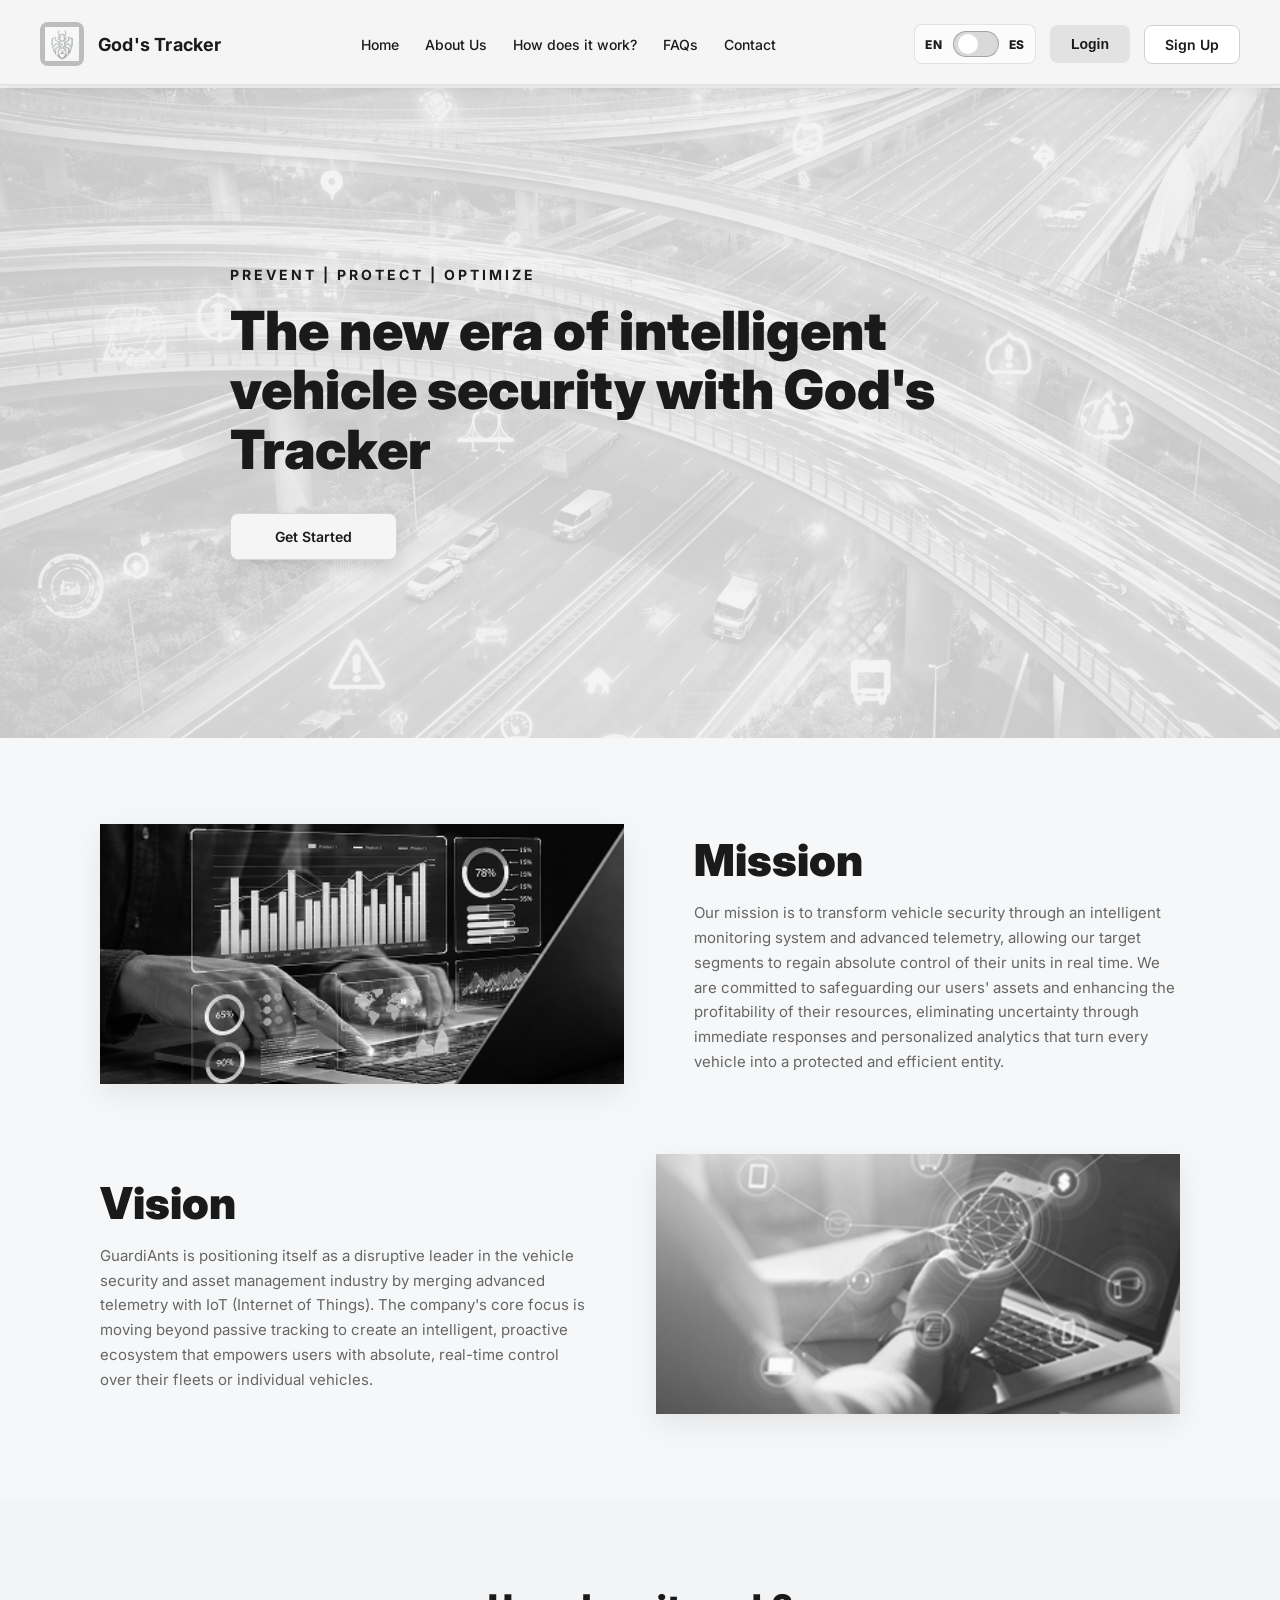
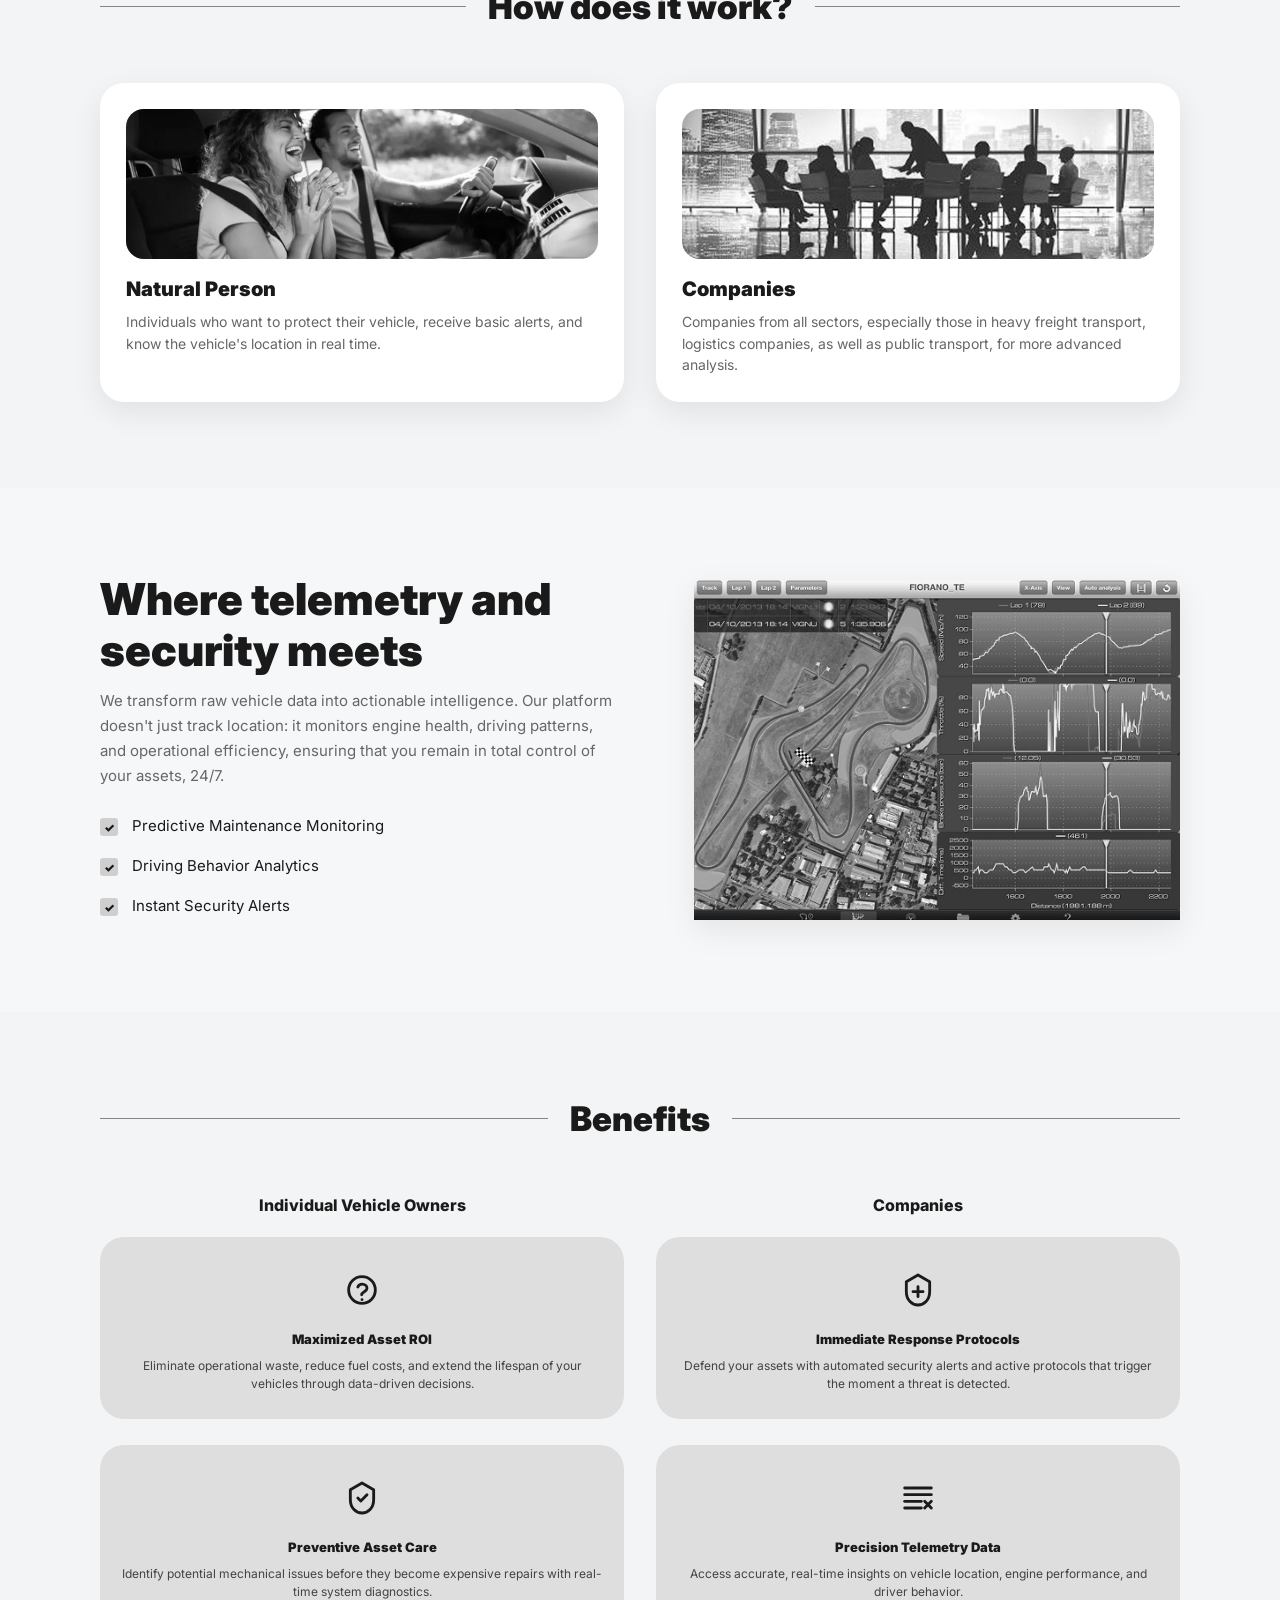
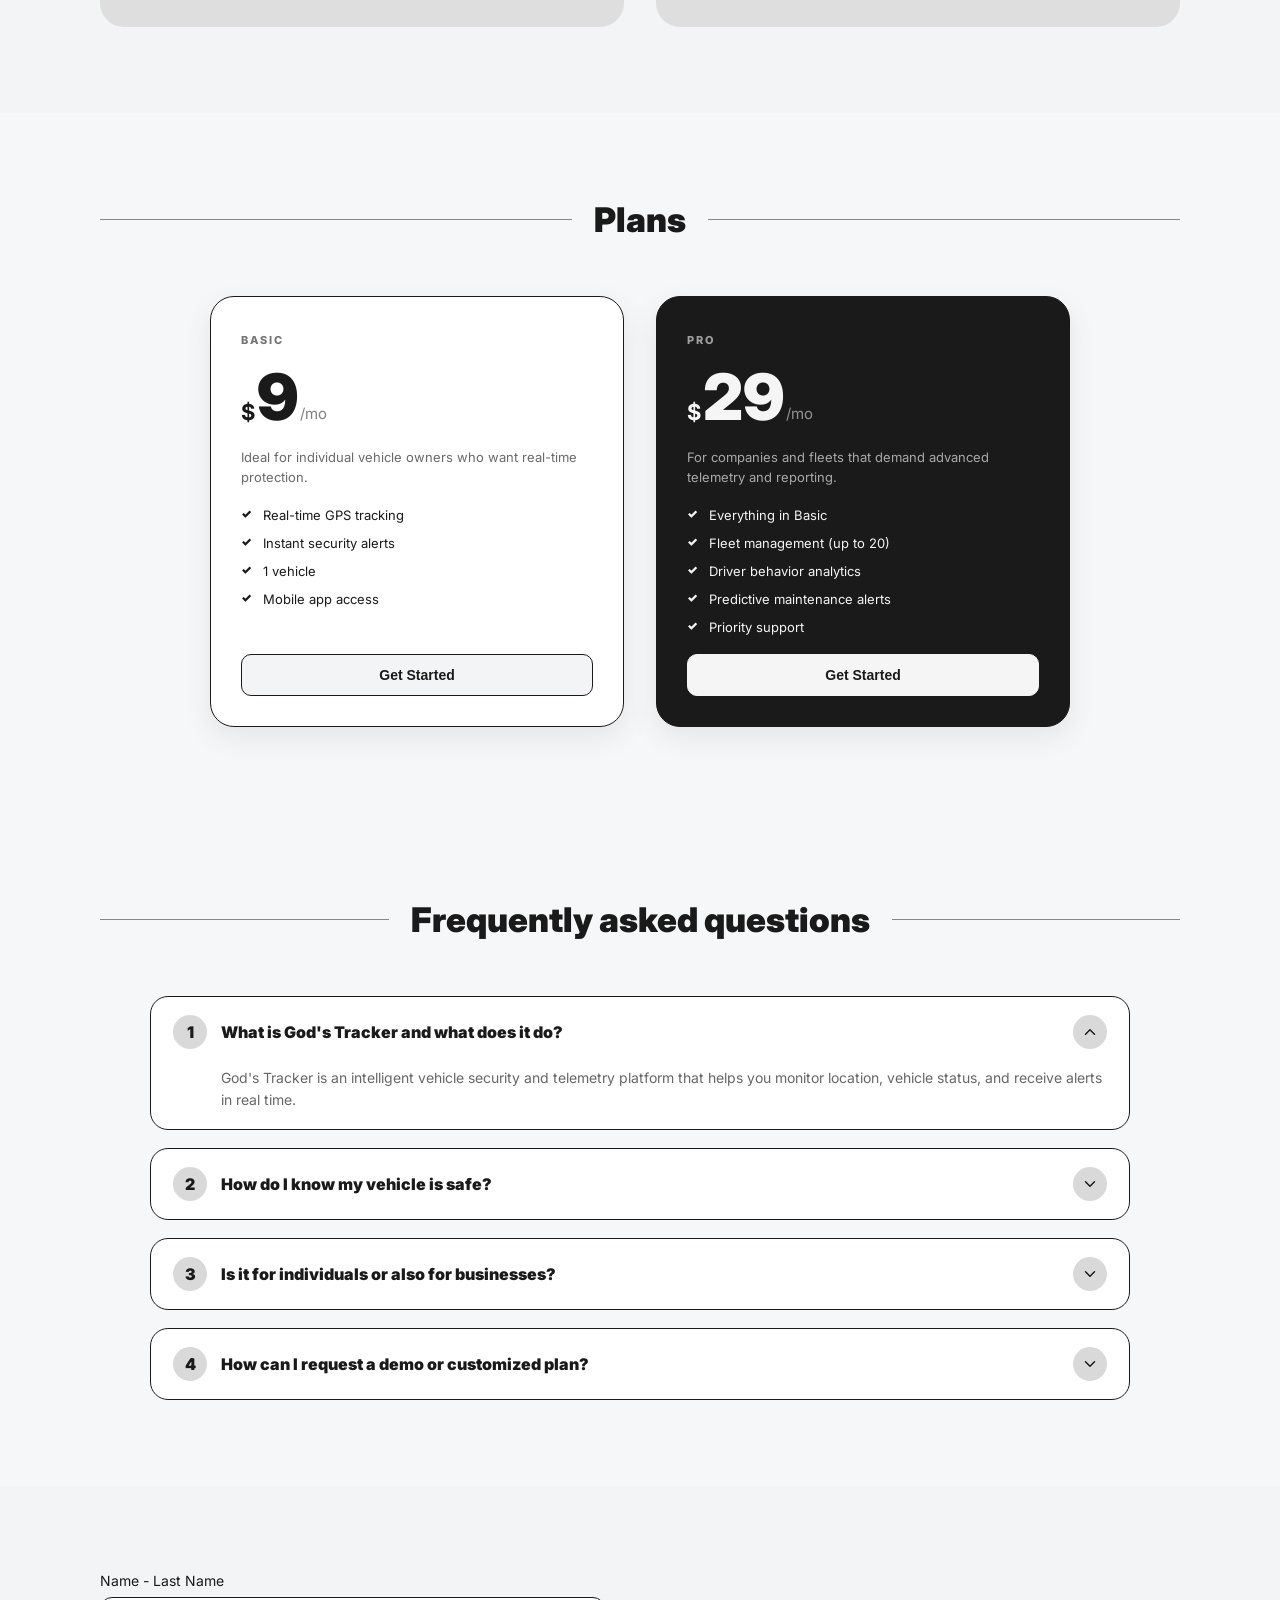
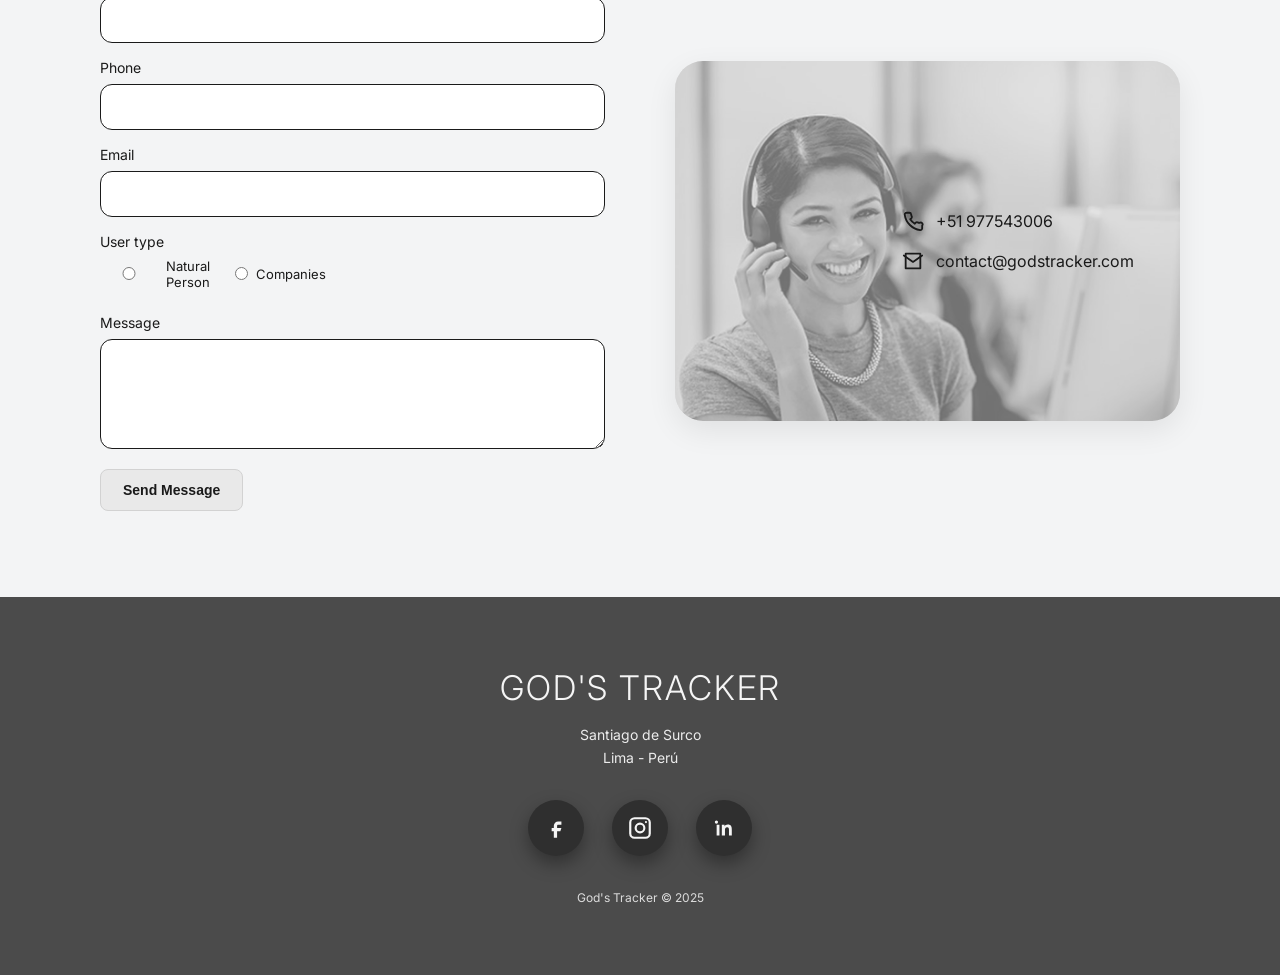
==== commit 6df3fbab: "Merge b96034bb576f3e7590d29dc78c40a83aa82a7685 into 04a0d29401d869dd14cae316c7a457f2061ae6bd" ====
--- a/index.html
+++ b/index.html
@@ -1,20 +1,1289 @@
 <!DOCTYPE html>
 <html lang="en">
+
 <head>
     <meta charset="UTF-8">
     <meta name="viewport" content="width=device-width, initial-scale=1.0">
     <link href="https://fonts.googleapis.com/css2?family=Inter:wght@300;400;500;600;700&display=swap" rel="stylesheet">
-    <link rel="stylesheet" href="style.css">
     <title>God's Tracker - Intelligent Vehicle Security</title>
+    <style>
+        :root {
+            --text: #1a1a1a;
+            --muted: #666;
+            --bg: #f3f4f5;
+            --panel: #fff;
+            --panel-muted: #dedede;
+            --border: #1a1a1a;
+            --shadow: 0 10px 30px rgba(0, 0, 0, 0.08);
+        }
+
+        * {
+            margin: 0;
+            padding: 0;
+            box-sizing: border-box;
+        }
+
+        html {
+            scroll-behavior: smooth;
+        }
+
+        body {
+            font-family: 'Inter', -apple-system, BlinkMacSystemFont, 'Segoe UI', Roboto, Oxygen, Ubuntu, Cantarell, sans-serif;
+            color: var(--text);
+            background-color: var(--bg);
+        }
+
+        a {
+            color: inherit;
+        }
+
+        .container {
+            max-width: 1200px;
+            margin: 0 auto;
+            padding: 0 60px;
+        }
+
+        section[id] {
+            scroll-margin-top: 96px;
+        }
+
+        /* Header fijo — siempre visible al hacer scroll */
+        .site-header {
+            position: fixed;
+            top: 0;
+            left: 0;
+            right: 0;
+            width: 100%;
+            z-index: 50;
+            background: rgba(245, 245, 245, 0.97);
+            border-bottom: 1.5px solid rgba(0, 0, 0, 0.09);
+            backdrop-filter: blur(8px);
+            box-shadow: 0 2px 16px rgba(0,0,0,0.10);
+        }
+
+        /* Compensa la altura del header fijo para que el contenido no quede tapado */
+        body {
+            padding-top: 88px;
+        }
+
+        .header-inner {
+            display: flex;
+            align-items: center;
+            justify-content: space-between;
+            gap: 28px;
+            padding: 22px 0 18px 0;
+            min-height: 80px;
+        }
+
+        .brand {
+            display: flex;
+            align-items: center;
+            gap: 14px;
+            text-decoration: none;
+            flex-shrink: 0;
+        }
+
+        .brand-mark {
+            width: 44px;
+            height: 44px;
+            background: #bdbdbd;
+            border-radius: 8px;
+            display: flex;
+            align-items: center;
+            justify-content: center;
+            overflow: hidden;
+        }
+
+        .brand-mark img {
+            width: 34px;
+            height: auto;
+            display: block;
+        }
+
+        .brand-name {
+            font-size: 18px;
+            font-weight: 700;
+            letter-spacing: 0.2px;
+        }
+
+        .site-nav {
+            display: flex;
+            gap: 26px;
+            align-items: center;
+            justify-content: center;
+            flex: 1;
+        }
+
+        .site-nav a {
+            text-decoration: none;
+            font-size: 14px;
+            font-weight: 500;
+            white-space: nowrap;
+        }
+
+        .site-nav a:hover {
+            opacity: 0.75;
+        }
+
+        .header-actions {
+            display: flex;
+            align-items: center;
+            gap: 14px;
+            flex-shrink: 0;
+        }
+
+        /* Overlay for mobile nav */
+        .nav-overlay {
+            display: none;
+            position: fixed;
+            top: 0; left: 0; right: 0; bottom: 0;
+            background: rgba(0,0,0,0.32);
+            z-index: 49;
+        }
+        .site-header.nav-open + .nav-overlay {
+            display: block;
+        }
+
+        .btn-menu {
+            display: none;
+        }
+
+        .lang-switch {
+            display: inline-flex;
+            align-items: center;
+            gap: 10px;
+            padding: 6px 10px;
+            border-radius: 8px;
+            background: rgba(255, 255, 255, 0.6);
+            border: 1px solid rgba(0, 0, 0, 0.1);
+        }
+
+        .lang-label {
+            font-size: 12px;
+            font-weight: 800;
+            letter-spacing: 0.6px;
+        }
+
+        .switch {
+            position: relative;
+            display: inline-block;
+            width: 46px;
+            height: 26px;
+            flex: 0 0 46px;
+        }
+
+        .switch input {
+            opacity: 0;
+            width: 0;
+            height: 0;
+        }
+
+        .slider {
+            position: absolute;
+            cursor: pointer;
+            top: 0;
+            left: 0;
+            right: 0;
+            bottom: 0;
+            background: #d9d9d9;
+            border: 1px solid rgba(0, 0, 0, 0.25);
+            transition: 0.2s;
+            border-radius: 999px;
+        }
+
+        .slider:before {
+            position: absolute;
+            content: "";
+            height: 20px;
+            width: 20px;
+            left: 3px;
+            top: 50%;
+            transform: translateY(-50%);
+            background: #fff;
+            border: 1px solid rgba(0, 0, 0, 0.15);
+            transition: 0.2s;
+            border-radius: 999px;
+        }
+
+        .switch input:checked + .slider:before {
+            transform: translate(20px, -50%);
+        }
+
+        .switch input:focus-visible + .slider {
+            outline: 2px solid rgba(0, 0, 0, 0.5);
+            outline-offset: 2px;
+        }
+
+        .btn {
+            display: inline-flex;
+            align-items: center;
+            justify-content: center;
+            padding: 10px 20px;
+            border-radius: 8px;
+            border: 1px solid transparent;
+            font-size: 14px;
+            font-weight: 600;
+            cursor: pointer;
+            text-decoration: none;
+            user-select: none;
+            transition: background-color 0.2s ease, transform 0.2s ease;
+        }
+
+        .btn:active {
+            transform: translateY(1px);
+        }
+
+        .btn-login {
+            background: #e2e2e2;
+            color: var(--text);
+        }
+
+        .btn-login:hover {
+            background: #d6d6d6;
+        }
+
+        .btn-signup {
+            background: #fff;
+            border-color: #d0d0d0;
+            color: var(--text);
+        }
+
+        .btn-signup:hover {
+            background: #f2f2f2;
+        }
+
+        /* Hero */
+        .hero {
+            min-height: 650px;
+            display: flex;
+            align-items: center;
+            background-color: #d9d9d9;
+            background-image: linear-gradient(rgba(245, 245, 245, 0.72), rgba(245, 245, 245, 0.72)), url('assets/hero-bg.png');
+            background-size: cover;
+            background-position: center;
+        }
+
+        .hero-inner {
+            padding: 110px 0;
+        }
+
+        .hero-tagline {
+            font-size: 14px;
+            font-weight: 700;
+            letter-spacing: 3px;
+        }
+
+        .hero-title {
+            margin-top: 18px;
+            margin-bottom: 34px;
+            font-size: 54px;
+            font-weight: 900;
+            line-height: 1.1;
+            max-width: 820px;
+        }
+
+        .btn-cta {
+            background: #f5f5f5;
+            border-color: #d6d6d6;
+            padding: 14px 44px;
+            box-shadow: 0 10px 20px rgba(0, 0, 0, 0.12);
+        }
+
+        .btn-cta:hover {
+            background: #ededed;
+        }
+
+        /* Sections */
+        .section {
+            padding: 86px 0;
+            background: var(--bg);
+        }
+
+        .section--white {
+            background: #f6f7f8;
+        }
+
+        .split {
+            display: grid;
+            grid-template-columns: 1.08fr 1fr;
+            gap: 70px;
+            align-items: center;
+        }
+
+        .split + .split {
+            margin-top: 70px;
+        }
+
+        .split--reverse {
+            grid-template-columns: 1fr 1.08fr;
+        }
+
+        .copy h2 {
+            font-size: 44px;
+            font-weight: 900;
+            margin-bottom: 14px;
+        }
+
+        .copy p {
+            font-size: 15px;
+            line-height: 1.65;
+            color: var(--muted);
+            max-width: 560px;
+        }
+
+        .media {
+            border-radius: 0px;
+            overflow: hidden;
+            background: #d3d3d3;
+            box-shadow: var(--shadow);
+            height: 260px;
+        }
+
+        .media--tall {
+            height: 340px;
+        }
+
+        .media img {
+            width: 100%;
+            height: 100%;
+            object-fit: cover;
+            display: block;
+            filter: grayscale(100%);
+        }
+
+        .section-heading {
+            display: flex;
+            align-items: center;
+            gap: 22px;
+            margin-bottom: 56px;
+        }
+
+        .section-heading::before,
+        .section-heading::after {
+            content: '';
+            flex: 1;
+            height: 1px;
+            background: rgba(0, 0, 0, 0.45);
+        }
+
+        .section-heading h2 {
+            font-size: 34px;
+            font-weight: 900;
+            text-align: center;
+        }
+
+        /* How does it work */
+        .how-grid {
+            display: grid;
+            grid-template-columns: repeat(2, 1fr);
+            gap: 32px;
+        }
+
+        .card {
+            background: var(--panel);
+            border-radius: 24px;
+            padding: 26px;
+            box-shadow: var(--shadow);
+        }
+
+        .card-image {
+            border-radius: 18px;
+            overflow: hidden;
+            background: #d3d3d3;
+            height: 150px;
+            margin-bottom: 18px;
+        }
+
+        .card-image img {
+            width: 100%;
+            height: 100%;
+            object-fit: cover;
+            display: block;
+            filter: grayscale(100%);
+        }
+
+        .card h3 {
+            font-size: 20px;
+            font-weight: 900;
+            margin-bottom: 10px;
+        }
+
+        .card p {
+            font-size: 14px;
+            color: var(--muted);
+            line-height: 1.55;
+        }
+
+        /* Telemetry */
+        .telemetry-copy h2 {
+            font-size: 44px;
+            font-weight: 900;
+            line-height: 1.15;
+            margin-bottom: 14px;
+            max-width: 520px;
+        }
+
+        .telemetry-copy p {
+            font-size: 15px;
+            line-height: 1.65;
+            color: var(--muted);
+            margin-bottom: 18px;
+            max-width: 520px;
+        }
+
+        .feature-list {
+            list-style: none;
+        }
+
+        .feature-list li {
+            display: flex;
+            gap: 14px;
+            align-items: flex-start;
+            padding: 10px 0;
+            font-size: 15px;
+            color: var(--text);
+        }
+
+        .feature-list li::before {
+            content: '✓';
+            width: 18px;
+            height: 18px;
+            border-radius: 3px;
+            background: #cfcfcf;
+            display: inline-flex;
+            align-items: center;
+            justify-content: center;
+            font-size: 12px;
+            font-weight: 900;
+            margin-top: 2px;
+            flex: 0 0 18px;
+        }
+
+        /* Benefits */
+        .benefits-columns {
+            display: grid;
+            grid-template-columns: repeat(2, 1fr);
+            gap: 32px;
+        }
+
+        .benefits-column h3 {
+            text-align: center;
+            font-size: 16px;
+            font-weight: 800;
+            margin-bottom: 22px;
+        }
+
+        .benefit-tile {
+            background: var(--panel-muted);
+            border-radius: 24px;
+            padding: 26px 22px;
+            text-align: center;
+        }
+
+        .benefit-tile + .benefit-tile {
+            margin-top: 26px;
+        }
+
+        .benefit-icon {
+            width: 54px;
+            height: 54px;
+            margin: 0 auto 14px;
+            display: flex;
+            align-items: center;
+            justify-content: center;
+            color: var(--text);
+        }
+
+        .benefit-icon svg {
+            width: 40px;
+            height: 40px;
+            display: block;
+        }
+
+        .benefit-title {
+            font-size: 13px;
+            font-weight: 900;
+            margin-bottom: 10px;
+        }
+
+        .benefit-text {
+            font-size: 12px;
+            line-height: 1.5;
+            color: rgba(0, 0, 0, 0.7);
+        }
+
+        /* =============================================
+           PRICING SECTION
+           ============================================= */
+        .pricing-grid {
+            display: grid;
+            grid-template-columns: repeat(2, 1fr);
+            gap: 32px;
+            max-width: 860px;
+            margin: 0 auto;
+        }
+
+        .pricing-card {
+            background: var(--panel);
+            border: 1.5px solid var(--border);
+            border-radius: 24px;
+            padding: 36px 30px 30px;
+            display: flex;
+            flex-direction: column;
+            gap: 18px;
+            box-shadow: var(--shadow);
+            transition: transform 0.2s ease, box-shadow 0.2s ease;
+        }
+
+        .pricing-card:hover {
+            transform: translateY(-4px);
+            box-shadow: 0 18px 40px rgba(0, 0, 0, 0.12);
+        }
+
+        .pricing-card--featured {
+            background: var(--text);
+            color: #f5f5f5;
+            border-color: var(--text);
+        }
+
+        .pricing-badge {
+            font-size: 11px;
+            font-weight: 800;
+            letter-spacing: 2px;
+            text-transform: uppercase;
+            opacity: 0.6;
+        }
+
+        .pricing-price {
+            display: flex;
+            align-items: flex-end;
+            gap: 2px;
+            line-height: 1;
+        }
+
+        .pricing-currency {
+            font-size: 22px;
+            font-weight: 700;
+            margin-bottom: 6px;
+        }
+
+        .pricing-amount {
+            font-size: 64px;
+            font-weight: 900;
+            line-height: 1;
+        }
+
+        .pricing-period {
+            font-size: 15px;
+            opacity: 0.55;
+            margin-bottom: 8px;
+        }
+
+        .pricing-desc {
+            font-size: 13px;
+            line-height: 1.55;
+            opacity: 0.65;
+            margin: 0;
+        }
+
+        .pricing-features {
+            list-style: none;
+            display: flex;
+            flex-direction: column;
+            gap: 10px;
+            flex: 1;
+        }
+
+        .pricing-features li {
+            font-size: 13px;
+            padding-left: 22px;
+            position: relative;
+            line-height: 1.4;
+        }
+
+        .pricing-features li::before {
+            content: '✓';
+            position: absolute;
+            left: 0;
+            font-weight: 900;
+            font-size: 12px;
+        }
+
+        .btn-pricing {
+            background: var(--bg);
+            border: 1.5px solid var(--border);
+            color: var(--text);
+            padding: 12px 20px;
+            border-radius: 10px;
+            font-size: 14px;
+            font-weight: 700;
+            cursor: pointer;
+            text-align: center;
+            transition: background 0.2s ease, transform 0.15s ease;
+            margin-top: auto;
+            text-decoration: none;
+            display: inline-flex;
+            align-items: center;
+            justify-content: center;
+        }
+
+        .btn-pricing:hover {
+            background: #e2e2e2;
+        }
+
+        .btn-pricing:active {
+            transform: translateY(1px);
+        }
+
+        .btn-pricing--dark {
+            background: #f5f5f5;
+            border-color: #f5f5f5;
+            color: #1a1a1a;
+        }
+
+        .btn-pricing--dark:hover {
+            background: #e0e0e0;
+        }
+
+        /* =============================================
+           LOGIN MODAL
+           ============================================= */
+        .modal-overlay {
+            position: fixed;
+            inset: 0;
+            background: rgba(0, 0, 0, 0.45);
+            z-index: 200;
+            display: flex;
+            align-items: center;
+            justify-content: center;
+            padding: 20px;
+            backdrop-filter: blur(4px);
+            animation: modalFadeIn 0.18s ease;
+        }
+
+        .modal-overlay[hidden] {
+            display: none;
+        }
+
+        @keyframes modalFadeIn {
+            from { opacity: 0; }
+            to   { opacity: 1; }
+        }
+
+        .modal-box {
+            background: var(--panel);
+            border: 1.5px solid var(--border);
+            border-radius: 24px;
+            padding: 40px 36px 36px;
+            width: 100%;
+            max-width: 420px;
+            position: relative;
+            box-shadow: 0 24px 60px rgba(0, 0, 0, 0.2);
+            animation: modalSlideUp 0.2s ease;
+        }
+
+        @keyframes modalSlideUp {
+            from { transform: translateY(16px); opacity: 0; }
+            to   { transform: translateY(0);    opacity: 1; }
+        }
+
+        .modal-close {
+            position: absolute;
+            top: 16px;
+            right: 20px;
+            background: none;
+            border: none;
+            font-size: 24px;
+            cursor: pointer;
+            color: var(--muted);
+            line-height: 1;
+            padding: 4px 8px;
+            border-radius: 6px;
+            transition: background 0.15s;
+        }
+
+        .modal-close:hover {
+            background: var(--bg);
+            color: var(--text);
+        }
+
+        .modal-title {
+            font-size: 24px;
+            font-weight: 900;
+            margin-bottom: 22px;
+        }
+
+        .modal-tabs {
+            display: flex;
+            gap: 8px;
+            margin-bottom: 24px;
+            background: var(--bg);
+            border-radius: 10px;
+            padding: 4px;
+        }
+
+        .modal-tab {
+            flex: 1;
+            padding: 9px 14px;
+            border: none;
+            background: transparent;
+            border-radius: 8px;
+            font-size: 13px;
+            font-weight: 600;
+            cursor: pointer;
+            color: var(--muted);
+            transition: background 0.15s, color 0.15s;
+        }
+
+        .modal-tab--active {
+            background: var(--panel);
+            color: var(--text);
+            box-shadow: 0 2px 8px rgba(0, 0, 0, 0.09);
+        }
+
+        .modal-field {
+            margin-bottom: 14px;
+        }
+
+        .modal-field label {
+            display: block;
+            font-size: 13px;
+            font-weight: 600;
+            margin-bottom: 6px;
+        }
+
+        .modal-field input {
+            width: 100%;
+            padding: 12px 14px;
+            border: 1.5px solid #d0d0d0;
+            border-radius: 10px;
+            font-size: 14px;
+            font-family: inherit;
+            background: #fff;
+            outline: none;
+            transition: border-color 0.15s;
+        }
+
+        .modal-field input:focus {
+            border-color: var(--border);
+        }
+
+        .modal-field input.input-error {
+            border-color: #c0392b;
+        }
+
+        .modal-error {
+            background: #fde8e8;
+            border: 1px solid #f5c6c6;
+            border-radius: 10px;
+            color: #c0392b;
+            font-size: 13px;
+            padding: 10px 14px;
+            margin-bottom: 14px;
+        }
+
+        .modal-error[hidden] {
+            display: none;
+        }
+
+        .btn-login-submit {
+            width: 100%;
+            margin-top: 8px;
+            padding: 13px 20px;
+            background: var(--text);
+            color: #f5f5f5;
+            border: none;
+            border-radius: 10px;
+            font-size: 15px;
+            font-weight: 700;
+            cursor: pointer;
+            transition: opacity 0.2s, transform 0.15s;
+            font-family: inherit;
+        }
+
+        .btn-login-submit:hover {
+            opacity: 0.88;
+        }
+
+        .btn-login-submit:active {
+            transform: translateY(1px);
+        }
+
+        /* FAQ */
+        .faq-list {
+            max-width: 980px;
+            margin: 0 auto;
+            display: flex;
+            flex-direction: column;
+            gap: 18px;
+        }
+
+        details.faq-item {
+            border: 1px solid var(--border);
+            border-radius: 18px;
+            background: #fff;
+            overflow: hidden;
+        }
+
+        details.faq-item summary {
+            list-style: none;
+            cursor: pointer;
+            padding: 18px 22px;
+            display: flex;
+            align-items: center;
+            gap: 14px;
+        }
+
+        details.faq-item summary::-webkit-details-marker {
+            display: none;
+        }
+
+        .faq-number {
+            width: 34px;
+            height: 34px;
+            border-radius: 999px;
+            background: #d9d9d9;
+            display: flex;
+            align-items: center;
+            justify-content: center;
+            font-weight: 900;
+            flex: 0 0 34px;
+        }
+
+        .faq-question {
+            font-weight: 900;
+            font-size: 16px;
+            flex: 1;
+        }
+
+        .faq-chevron {
+            width: 34px;
+            height: 34px;
+            border-radius: 999px;
+            background: #d9d9d9;
+            display: flex;
+            align-items: center;
+            justify-content: center;
+            flex: 0 0 34px;
+        }
+
+        .faq-chevron svg {
+            width: 18px;
+            height: 18px;
+            display: block;
+            transition: transform 0.2s ease;
+        }
+
+        details.faq-item[open] .faq-chevron svg {
+            transform: rotate(180deg);
+        }
+
+        .faq-answer {
+            padding: 0 22px 18px 70px;
+            color: var(--muted);
+            font-size: 14px;
+            line-height: 1.55;
+        }
+
+        /* Contact */
+        .contact-grid {
+            display: grid;
+            grid-template-columns: 1fr 1fr;
+            align-items: center;
+            gap: 70px;
+        }
+
+        .contact-form {
+            max-width: 520px;
+        }
+
+        .field {
+            margin-bottom: 16px;
+        }
+
+        .field label,
+        .field .field-label {
+            display: block;
+            font-size: 14px;
+            margin-bottom: 8px;
+        }
+
+        .field input,
+        .field textarea {
+            width: 100%;
+            padding: 14px 16px;
+            border: 1.5px solid var(--border);
+            border-radius: 12px;
+            background: #fff;
+            font-size: 14px;
+            outline: none;
+        }
+
+        .field textarea {
+            min-height: 110px;
+            resize: vertical;
+        }
+
+        .radio-group {
+            display: flex;
+            gap: 22px;
+            align-items: center;
+            flex-wrap: wrap;
+        }
+
+        .radio-group label {
+            display: inline-flex;
+            align-items: center;
+            gap: 8px;
+            font-size: 13px;
+        }
+
+        .btn-send {
+            background: #e9e9e9;
+            border-color: #d2d2d2;
+            color: var(--text);
+            padding: 12px 22px;
+        }
+
+        .btn-send:hover {
+            background: #dedede;
+        }
+
+        .contact-card {
+            position: relative;
+            border-radius: 28px;
+            overflow: hidden;
+            background: #d3d3d3;
+            height: 360px;
+            box-shadow: var(--shadow);
+        }
+
+        .contact-card img {
+            width: 100%;
+            height: 100%;
+            object-fit: cover;
+            display: block;
+            filter: grayscale(100%);
+            opacity: 0.92;
+        }
+
+        .contact-meta {
+            position: absolute;
+            right: 46px;
+            top: 50%;
+            transform: translateY(-50%);
+            display: flex;
+            flex-direction: column;
+            gap: 18px;
+            align-items: flex-start;
+        }
+
+        .meta-item {
+            display: flex;
+            align-items: center;
+            gap: 12px;
+            color: var(--text);
+        }
+
+        .meta-item a {
+            text-decoration: none;
+            font-size: 16px;
+        }
+
+        .meta-item a:hover {
+            text-decoration: underline;
+        }
+
+        .meta-icon {
+            width: 22px;
+            height: 22px;
+            display: inline-flex;
+            align-items: center;
+            justify-content: center;
+            flex: 0 0 22px;
+        }
+
+        .meta-icon svg {
+            width: 22px;
+            height: 22px;
+            display: block;
+        }
+
+        /* Footer */
+        .site-footer {
+            background: #4b4b4b;
+            color: #f5f5f5;
+            padding: 70px 0;
+            text-align: center;
+        }
+
+        .footer-brand {
+            font-size: 34px;
+            letter-spacing: 2px;
+            font-weight: 300;
+            margin-bottom: 18px;
+        }
+
+        .footer-location {
+            font-size: 14px;
+            opacity: 0.95;
+            margin: 6px 0;
+        }
+
+        .footer-social {
+            display: flex;
+            justify-content: center;
+            gap: 28px;
+            margin: 34px 0;
+        }
+
+        .footer-social a {
+            width: 56px;
+            height: 56px;
+            border-radius: 999px;
+            background: #2f2f2f;
+            display: inline-flex;
+            align-items: center;
+            justify-content: center;
+            color: #f5f5f5;
+            text-decoration: none;
+            box-shadow: 0 8px 18px rgba(0, 0, 0, 0.35);
+        }
+
+        .footer-social a:hover {
+            opacity: 0.9;
+        }
+
+        .footer-social svg {
+            width: 26px;
+            height: 26px;
+            display: block;
+        }
+
+        .footer-rights {
+            font-size: 12px;
+            opacity: 0.85;
+            margin-top: 10px;
+        }
+
+        /* =============================================
+           RESPONSIVE — 980px (tablets y abajo)
+           ============================================= */
+        @media (max-width: 980px) {
+            body {
+                padding-top: 92px;
+            }
+            .header-inner {
+                gap: 0;
+                min-height: 84px;
+                padding: 22px 0 18px 0;
+            }
+            .site-header {
+                box-shadow: 0 4px 22px rgba(0,0,0,0.16);
+                border-bottom: 2px solid #e0e0e0;
+                margin-bottom: 12px;
+            }
+            .brand-mark { width: 44px; height: 44px; }
+            .brand-name { font-size: 17px; }
+            .btn-menu { min-width: 52px; min-height: 52px; font-size: 20px; padding: 12px 22px; }
+            .lang-switch { min-height: 48px; font-size: 15px; }
+            .btn-login, .btn-signup { min-height: 48px; font-size: 16px; padding: 12px 18px; }
+            .header-actions { gap: 12px; }
+
+            /* ── Secciones split: pasan a una sola columna ── */
+            .split,
+            .split.split--reverse {
+                grid-template-columns: 1fr;
+                gap: 32px;
+            }
+
+            /* En split--reverse el texto sube antes de la imagen */
+            .split.split--reverse .copy {
+                order: -1;
+            }
+
+            .split + .split {
+                margin-top: 40px;
+            }
+
+            .contact-grid {
+                grid-template-columns: 1fr;
+                gap: 30px;
+            }
+
+            .copy h2,
+            .telemetry-copy h2 {
+                font-size: 34px;
+            }
+
+            .how-grid {
+                grid-template-columns: 1fr;
+            }
+
+            .benefits-columns {
+                grid-template-columns: 1fr;
+            }
+
+            .contact-meta {
+                right: 18px;
+            }
+        }
+
+        /* =============================================
+           RESPONSIVE — 720px (móviles grandes)
+           ============================================= */
+        @media (max-width: 720px) {
+            html, body { overflow-x: hidden; }
+
+            .header-inner {
+                justify-content: space-between;
+                gap: 0;
+            }
+
+            .brand-name { font-size: 16px; }
+
+            .btn-menu {
+                display: inline-flex;
+                z-index: 51;
+            }
+
+            .site-nav {
+                display: flex;
+                flex-direction: column;
+                position: fixed;
+                top: 0;
+                right: -100vw;
+                width: 80vw;
+                max-width: 340px;
+                height: 100vh;
+                background: #fff;
+                box-shadow: -2px 0 16px rgba(0,0,0,0.13);
+                padding: 90px 28px 28px 28px;
+                gap: 28px;
+                align-items: flex-start;
+                transition: right 0.25s cubic-bezier(.4,0,.2,1);
+                z-index: 50;
+            }
+            .site-header.nav-open .site-nav { right: 0; }
+            .site-header:not(.nav-open) .site-nav { pointer-events: none; }
+
+            .site-nav a {
+                font-size: 18px;
+                padding: 12px 0;
+                width: 100%;
+                border-radius: 8px;
+                text-align: left;
+            }
+            .site-nav a:active { background: #f3f3f3; }
+
+            .brand { gap: 8px; }
+            .brand-mark { width: 36px; height: 36px; }
+            .brand-name { font-size: 15px; }
+
+            .header-actions { gap: 8px; }
+            .lang-switch { padding: 4px 8px; }
+
+            .btn { padding: 10px 12px; font-size: 14px; }
+            .btn-login, .btn-signup { min-width: 80px; }
+
+            .btn-menu {
+                position: relative;
+                background: #fff;
+                border: 1.5px solid #d0d0d0;
+                border-radius: 8px;
+                font-size: 16px;
+                font-weight: 700;
+                padding: 8px 18px;
+                margin-left: 6px;
+            }
+            .btn-menu:active { background: #f3f3f3; }
+
+            .site-header { z-index: 52; }
+            .nav-overlay { display: none; }
+            .site-header.nav-open + .nav-overlay { display: block; }
+
+            .header-actions { order: 2; gap: 10px; flex-wrap: wrap; }
+            .btn { padding: 10px 14px; font-size: 13px; }
+
+            .hero { min-height: 520px; }
+            .hero-inner { padding: 70px 0; }
+            .hero-tagline { letter-spacing: 2px; font-size: 12px; }
+            .hero-title { font-size: 34px; margin-bottom: 22px; }
+            .btn-cta { padding: 12px 26px; }
+
+            .section { padding: 64px 0; }
+
+            .section-heading { gap: 14px; margin-bottom: 40px; }
+            .section-heading h2 { font-size: 28px; }
+
+            .copy h2, .telemetry-copy h2 { font-size: 30px; }
+            .copy p, .telemetry-copy p { max-width: none; }
+
+            .media { height: 220px; }
+            .media--tall { height: 260px; }
+
+            .pricing-grid {
+                grid-template-columns: 1fr;
+            }
+            .modal-box {
+                padding: 32px 22px 28px;
+            }
+
+            details.faq-item summary { padding: 16px 16px; }
+            .faq-answer { padding: 0 16px 16px 16px; }
+
+            .contact-card { height: 320px; }
+            .contact-form { max-width: none; }
+
+            .contact-meta {
+                position: static;
+                transform: none;
+                padding: 14px;
+                margin: 14px;
+                border-radius: 18px;
+                background: rgba(245, 245, 245, 0.92);
+            }
+            .meta-item a { font-size: 14px; }
+
+            .footer-social { flex-wrap: wrap; gap: 14px; }
+        }
+
+        /* =============================================
+           RESPONSIVE — 480px (móviles pequeños)
+           ============================================= */
+        @media (max-width: 480px) {
+            body {
+                padding-top: 80px;
+            }
+            .container { padding: 0 16px; }
+
+            section[id] { scroll-margin-top: 170px; }
+
+            .hero { min-height: 460px; }
+            .hero-inner { padding: 60px 0; }
+            .hero-title { font-size: 28px; }
+
+            .copy h2, .telemetry-copy h2 { font-size: 26px; }
+
+            .copy p,
+            .telemetry-copy p,
+            .feature-list li { font-size: 14px; }
+
+            .card { padding: 22px; }
+
+            .footer-brand { font-size: 28px; }
+            .footer-social a { width: 48px; height: 48px; }
+        }
+    </style>
 </head>
 
 <body>
 <header class="site-header">
     <div class="container header-inner">
         <a class="brand" href="#home" aria-label="God's Tracker">
-            <span class="brand-mark">
-                <img src="logo guardiants - short.png" alt="God's Tracker Logo">
-            </span>
+                <span class="brand-mark">
+                    <img src="logo guardiants - short.png" alt="">
+                </span>
             <span class="brand-name">God's Tracker</span>
         </a>
 
@@ -130,6 +1399,7 @@
             <div class="benefits-columns">
                 <div class="benefits-column">
                     <h3 data-i18n="benefits.columns.0.title">Individual Vehicle Owners</h3>
+
                     <div class="benefit-tile">
                         <div class="benefit-icon" aria-hidden="true">
                             <svg viewBox="0 0 24 24" fill="none" stroke="currentColor" stroke-width="1.7" stroke-linecap="round" stroke-linejoin="round">
@@ -156,6 +1426,7 @@
 
                 <div class="benefits-column">
                     <h3 data-i18n="benefits.columns.1.title">Companies</h3>
+
                     <div class="benefit-tile">
                         <div class="benefit-icon" aria-hidden="true">
                             <svg viewBox="0 0 24 24" fill="none" stroke="currentColor" stroke-width="1.7" stroke-linecap="round" stroke-linejoin="round">
@@ -193,6 +1464,7 @@
                 <h2 data-i18n="pricing.title">Plans</h2>
             </div>
             <div class="pricing-grid">
+
                 <div class="pricing-card">
                     <div class="pricing-badge" data-i18n="pricing.basic.badge">Basic</div>
                     <div class="pricing-price">
@@ -200,7 +1472,9 @@
                         <span class="pricing-amount" data-i18n="pricing.basic.price">9</span>
                         <span class="pricing-period" data-i18n="pricing.basic.period">/mo</span>
                     </div>
-                    <p class="pricing-desc" data-i18n="pricing.basic.desc">Ideal for individual vehicle owners who want real-time protection.</p>
+                    <p class="pricing-desc" data-i18n="pricing.basic.desc">
+                        Ideal for individual vehicle owners who want real-time protection.
+                    </p>
                     <ul class="pricing-features">
                         <li data-i18n="pricing.basic.f1">Real-time GPS tracking</li>
                         <li data-i18n="pricing.basic.f2">Instant security alerts</li>
@@ -217,7 +1491,9 @@
                         <span class="pricing-amount" data-i18n="pricing.pro.price">29</span>
                         <span class="pricing-period" data-i18n="pricing.pro.period">/mo</span>
                     </div>
-                    <p class="pricing-desc" data-i18n="pricing.pro.desc">For companies and fleets that demand advanced telemetry and reporting.</p>
+                    <p class="pricing-desc" data-i18n="pricing.pro.desc">
+                        For companies and fleets that demand advanced telemetry and reporting.
+                    </p>
                     <ul class="pricing-features">
                         <li data-i18n="pricing.pro.f1">Everything in Basic</li>
                         <li data-i18n="pricing.pro.f2">Fleet management (up to 20)</li>
@@ -227,6 +1503,7 @@
                     </ul>
                     <button class="btn btn-pricing btn-pricing--dark" data-i18n="pricing.cta" data-plan="pro">Get Started</button>
                 </div>
+
             </div>
         </div>
     </section>
@@ -243,10 +1520,10 @@
                         <span class="faq-number">1</span>
                         <span class="faq-question" data-i18n="faq.items.0.question">What is God's Tracker?</span>
                         <span class="faq-chevron" aria-hidden="true">
-                            <svg viewBox="0 0 24 24" fill="none" stroke="currentColor" stroke-width="2" stroke-linecap="round" stroke-linejoin="round">
-                                <path d="M6 9l6 6 6-6"></path>
-                            </svg>
-                        </span>
+                                <svg viewBox="0 0 24 24" fill="none" stroke="currentColor" stroke-width="2" stroke-linecap="round" stroke-linejoin="round">
+                                    <path d="M6 9l6 6 6-6"></path>
+                                </svg>
+                            </span>
                     </summary>
                     <div class="faq-answer" data-i18n="faq.items.0.answer">A revolutionary app made to transform vehicle security through an intelligent monitoring system and advanced telemetry.</div>
                 </details>
@@ -256,10 +1533,10 @@
                         <span class="faq-number">2</span>
                         <span class="faq-question" data-i18n="faq.items.1.question">What is God's Tracker?</span>
                         <span class="faq-chevron" aria-hidden="true">
-                            <svg viewBox="0 0 24 24" fill="none" stroke="currentColor" stroke-width="2" stroke-linecap="round" stroke-linejoin="round">
-                                <path d="M6 9l6 6 6-6"></path>
-                            </svg>
-                        </span>
+                                <svg viewBox="0 0 24 24" fill="none" stroke="currentColor" stroke-width="2" stroke-linecap="round" stroke-linejoin="round">
+                                    <path d="M6 9l6 6 6-6"></path>
+                                </svg>
+                            </span>
                     </summary>
                     <div class="faq-answer" data-i18n="faq.items.1.answer">God's Tracker provides real-time alerts, location visibility, and telemetry insights to keep you in control.</div>
                 </details>
@@ -269,10 +1546,10 @@
                         <span class="faq-number">3</span>
                         <span class="faq-question" data-i18n="faq.items.2.question">What is God's Tracker?</span>
                         <span class="faq-chevron" aria-hidden="true">
-                            <svg viewBox="0 0 24 24" fill="none" stroke="currentColor" stroke-width="2" stroke-linecap="round" stroke-linejoin="round">
-                                <path d="M6 9l6 6 6-6"></path>
-                            </svg>
-                        </span>
+                                <svg viewBox="0 0 24 24" fill="none" stroke="currentColor" stroke-width="2" stroke-linecap="round" stroke-linejoin="round">
+                                    <path d="M6 9l6 6 6-6"></path>
+                                </svg>
+                            </span>
                     </summary>
                     <div class="faq-answer" data-i18n="faq.items.2.answer">Designed for individuals, companies, and public-sector use cases that require reliable monitoring.</div>
                 </details>
@@ -282,10 +1559,10 @@
                         <span class="faq-number">4</span>
                         <span class="faq-question" data-i18n="faq.items.3.question">What is God's Tracker?</span>
                         <span class="faq-chevron" aria-hidden="true">
-                            <svg viewBox="0 0 24 24" fill="none" stroke="currentColor" stroke-width="2" stroke-linecap="round" stroke-linejoin="round">
-                                <path d="M6 9l6 6 6-6"></path>
-                            </svg>
-                        </span>
+                                <svg viewBox="0 0 24 24" fill="none" stroke="currentColor" stroke-width="2" stroke-linecap="round" stroke-linejoin="round">
+                                    <path d="M6 9l6 6 6-6"></path>
+                                </svg>
+                            </span>
                     </summary>
                     <div class="faq-answer" data-i18n="faq.items.3.answer">If you need a tailored deployment, contact us and we can help you plan the right setup.</div>
                 </details>
@@ -338,21 +1615,21 @@
                     <img src="assets/contact.png" alt="Contact" loading="lazy" onerror="this.style.display='none'">
                     <div class="contact-meta">
                         <div class="meta-item">
-                            <span class="meta-icon" aria-hidden="true">
-                                <svg viewBox="0 0 24 24" fill="none" stroke="currentColor" stroke-width="2" stroke-linecap="round" stroke-linejoin="round">
-                                    <path d="M22 16.9v3a2 2 0 0 1-2.2 2A19.7 19.7 0 0 1 3 5.2 2 2 0 0 1 5 3h3a2 2 0 0 1 2 1.7c.1.8.3 1.6.6 2.3a2 2 0 0 1-.5 2.1L9 10a16 16 0 0 0 5 5l.9-1.1a2 2 0 0 1 2.1-.5c.7.3 1.5.5 2.3.6A2 2 0 0 1 22 16.9z"></path>
-                                </svg>
-                            </span>
+                                <span class="meta-icon" aria-hidden="true">
+                                    <svg viewBox="0 0 24 24" fill="none" stroke="currentColor" stroke-width="2" stroke-linecap="round" stroke-linejoin="round">
+                                        <path d="M22 16.9v3a2 2 0 0 1-2.2 2A19.7 19.7 0 0 1 3 5.2 2 2 0 0 1 5 3h3a2 2 0 0 1 2 1.7c.1.8.3 1.6.6 2.3a2 2 0 0 1-.5 2.1L9 10a16 16 0 0 0 5 5l.9-1.1a2 2 0 0 1 2.1-.5c.7.3 1.5.5 2.3.6A2 2 0 0 1 22 16.9z"></path>
+                                    </svg>
+                                </span>
                             <a href="tel:+51977543006" data-i18n="contact.info.phone">+51 977543006</a>
                         </div>
 
                         <div class="meta-item">
-                            <span class="meta-icon" aria-hidden="true">
-                                <svg viewBox="0 0 24 24" fill="none" stroke="currentColor" stroke-width="2" stroke-linecap="round" stroke-linejoin="round">
-                                    <path d="M4 4h16v16H4z"></path>
-                                    <path d="M22 6 12 13 2 6"></path>
-                                </svg>
-                            </span>
+                                <span class="meta-icon" aria-hidden="true">
+                                    <svg viewBox="0 0 24 24" fill="none" stroke="currentColor" stroke-width="2" stroke-linecap="round" stroke-linejoin="round">
+                                        <path d="M4 4h16v16H4z"></path>
+                                        <path d="M22 6 12 13 2 6"></path>
+                                    </svg>
+                                </span>
                             <a href="mailto:contact@godstracker.com" data-i18n="contact.info.email">contact@godstracker.com</a>
                         </div>
                     </div>
@@ -395,12 +1672,20 @@
 <div id="loginModal" class="modal-overlay" role="dialog" aria-modal="true" aria-labelledby="modalTitle" hidden>
     <div class="modal-box">
         <button class="modal-close" id="modalClose" aria-label="Close">&times;</button>
+
         <h2 class="modal-title" id="modalTitle" data-i18n="login.title">Sign In</h2>
+
         <div class="modal-tabs">
-            <button class="modal-tab modal-tab--active" data-tab="natural" data-i18n="login.tabNatural">Natural Person</button>
-            <button class="modal-tab" data-tab="company" data-i18n="login.tabCompany">Company</button>
+            <button class="modal-tab modal-tab--active" data-tab="natural" data-i18n="login.tabNatural">
+                Natural Person
+            </button>
+            <button class="modal-tab" data-tab="company" data-i18n="login.tabCompany">
+                Company
+            </button>
         </div>
+
         <div id="loginError" class="modal-error" hidden></div>
+
         <div class="modal-field">
             <label for="loginEmail" data-i18n="login.emailLabel">Email</label>
             <input id="loginEmail" type="email" autocomplete="email" placeholder="you@example.com">
@@ -409,6 +1694,7 @@
             <label for="loginPassword" data-i18n="login.passwordLabel">Password</label>
             <input id="loginPassword" type="password" autocomplete="current-password" placeholder="••••••••">
         </div>
+
         <button class="btn btn-login-submit" id="loginSubmit" data-i18n="login.submit">Sign In</button>
     </div>
 </div>
@@ -518,7 +1804,7 @@
        MODAL — Login
        ============================================= */
     (function () {
-        const APP_URL = 'https://godstracker.netlify.app/login';
+        const APP_URL = 'https://godstracker.netlify.app/login';        // Referencias al DOM
         const modal       = document.getElementById('loginModal');
         const loginBtn    = document.getElementById('loginBtn');
         const closeBtn    = document.getElementById('modalClose');
@@ -528,8 +1814,9 @@
         const errorBox    = document.getElementById('loginError');
         const tabs        = document.querySelectorAll('.modal-tab');
 
-        let activeProfile = 'natural';
-
+        let activeProfile = 'natural'; // 'natural' | 'company'
+
+        // Abrir / cerrar modal
         function openModal() {
             modal.hidden = false;
             document.body.style.overflow = 'hidden';
@@ -544,6 +1831,7 @@
             passInput.value  = '';
         }
 
+        // Mostrar error
         function showError(msg) {
             errorBox.textContent = msg;
             errorBox.hidden = false;
@@ -555,16 +1843,19 @@
             passInput.classList.remove('input-error');
         }
 
+        // Validación básica
         function validate() {
             clearErrors();
             const email = emailInput.value.trim();
             const pass  = passInput.value;
             const lang  = document.documentElement.lang || 'en';
+
             const msgs = {
                 en: { email: 'Please enter a valid email.', pass: 'Password must be at least 6 characters.' },
                 es: { email: 'Por favor ingresa un email válido.', pass: 'La contraseña debe tener al menos 6 caracteres.' }
             };
             const m = msgs[lang] || msgs.en;
+
             const emailOk = /^[^\s@]+@[^\s@]+\.[^\s@]+$/.test(email);
             if (!emailOk) {
                 emailInput.classList.add('input-error');
@@ -579,15 +1870,20 @@
             return true;
         }
 
+        // Simulación de login + redirección
         function handleLogin() {
             if (!validate()) return;
+
             submitBtn.disabled   = true;
             submitBtn.textContent = '...';
+
+            // Simula latencia de red (800 ms) y redirige
             setTimeout(() => {
                 window.location.href = APP_URL;
             }, 800);
         }
 
+        // Tabs de perfil
         tabs.forEach(tab => {
             tab.addEventListener('click', () => {
                 tabs.forEach(t => t.classList.remove('modal-tab--active'));
@@ -596,13 +1892,16 @@
             });
         });
 
+        // Eventos
         loginBtn?.addEventListener('click',  openModal);
         closeBtn?.addEventListener('click',  closeModal);
         submitBtn?.addEventListener('click', handleLogin);
 
+        // Cerrar con Escape o clic en overlay
         modal?.addEventListener('click', e => { if (e.target === modal) closeModal(); });
         document.addEventListener('keydown', e => { if (e.key === 'Escape' && !modal.hidden) closeModal(); });
 
+        // Botones de pricing → abren el modal
         document.querySelectorAll('.btn-pricing').forEach(btn => {
             btn.addEventListener('click', (e) => {
                 e.preventDefault();
